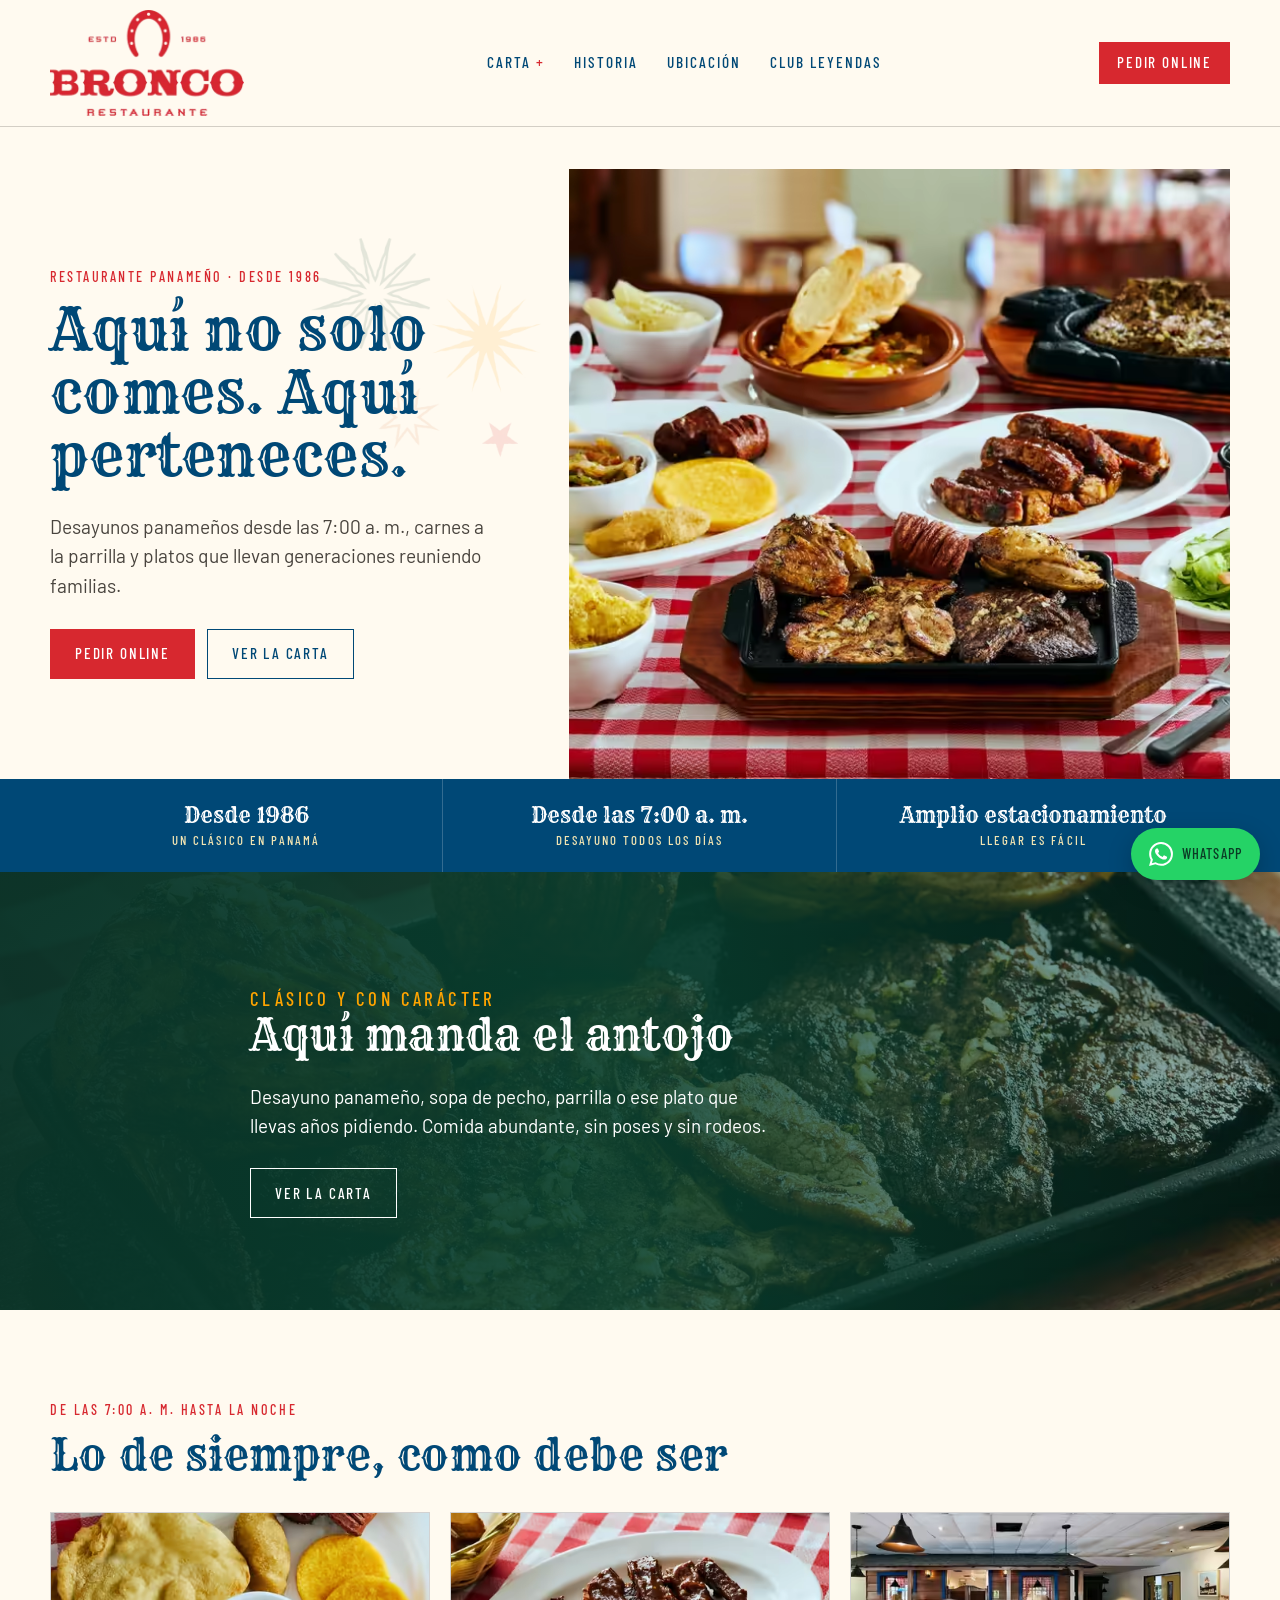
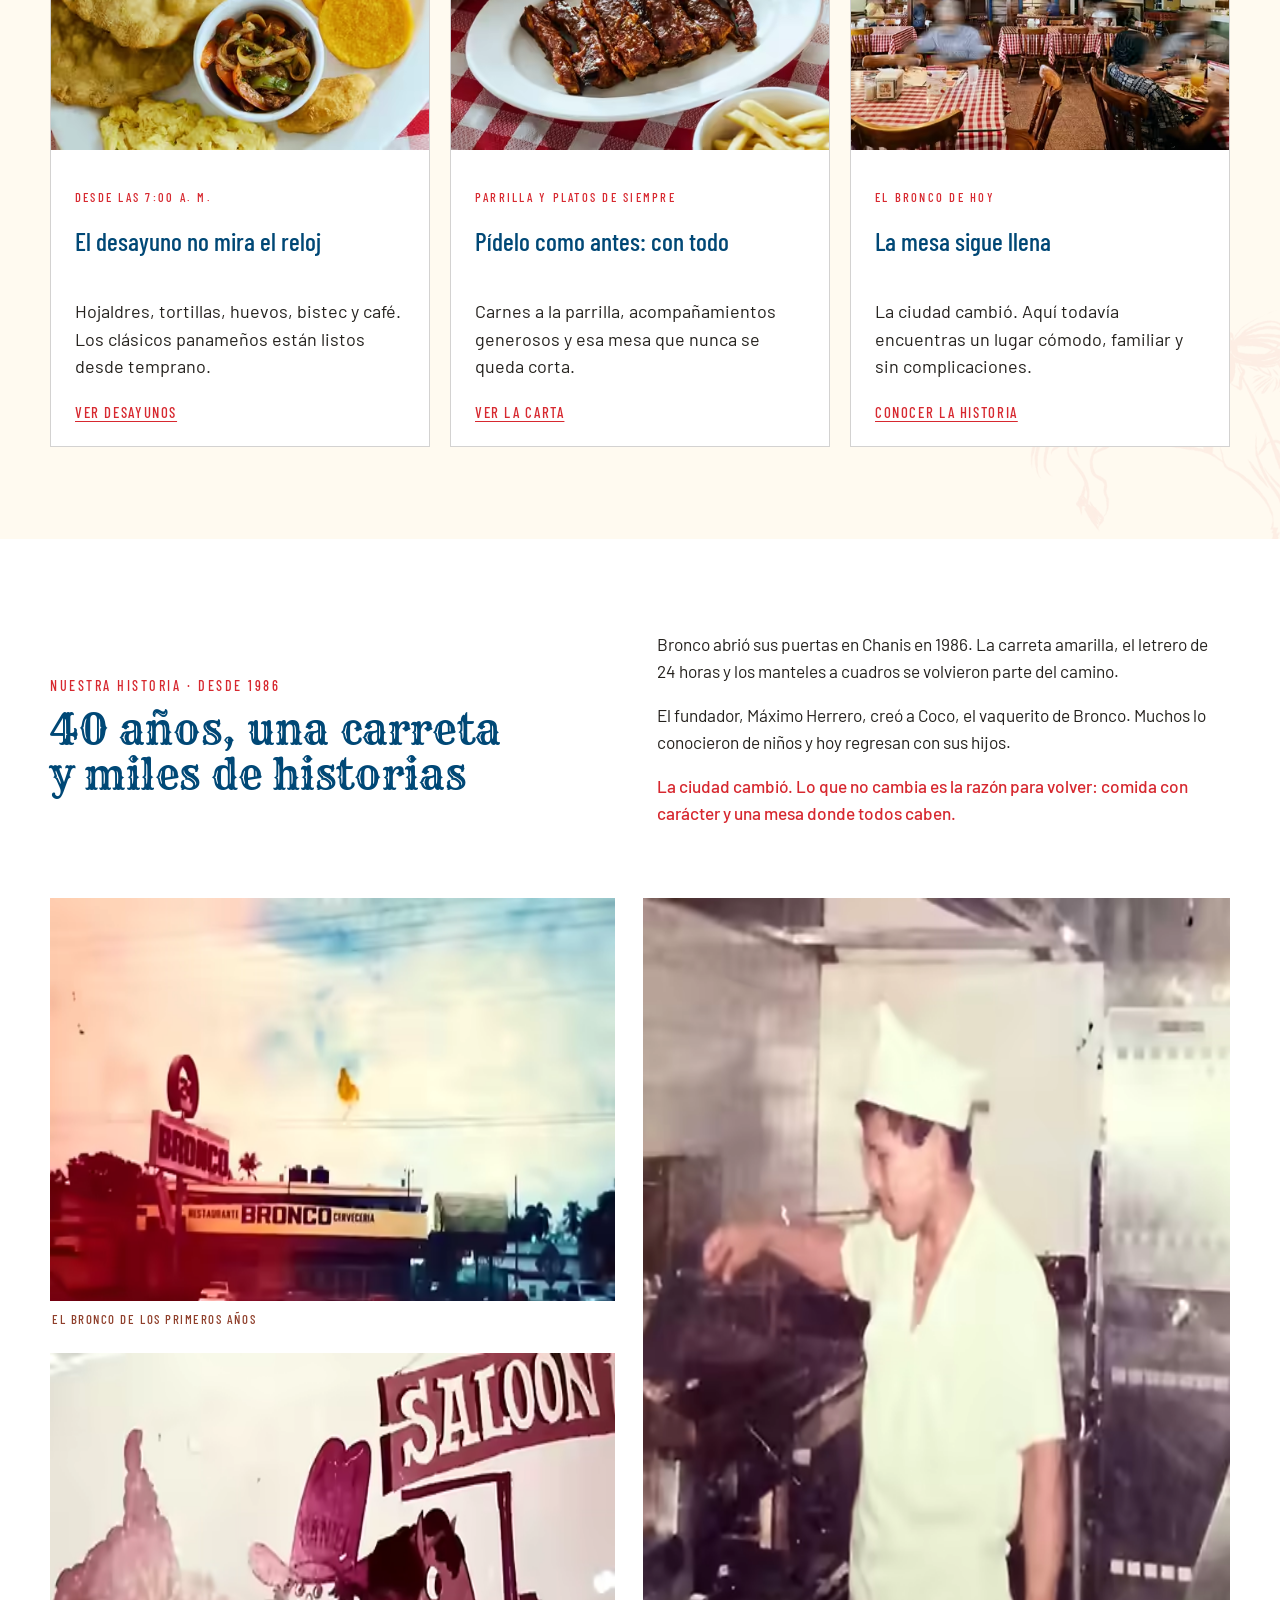
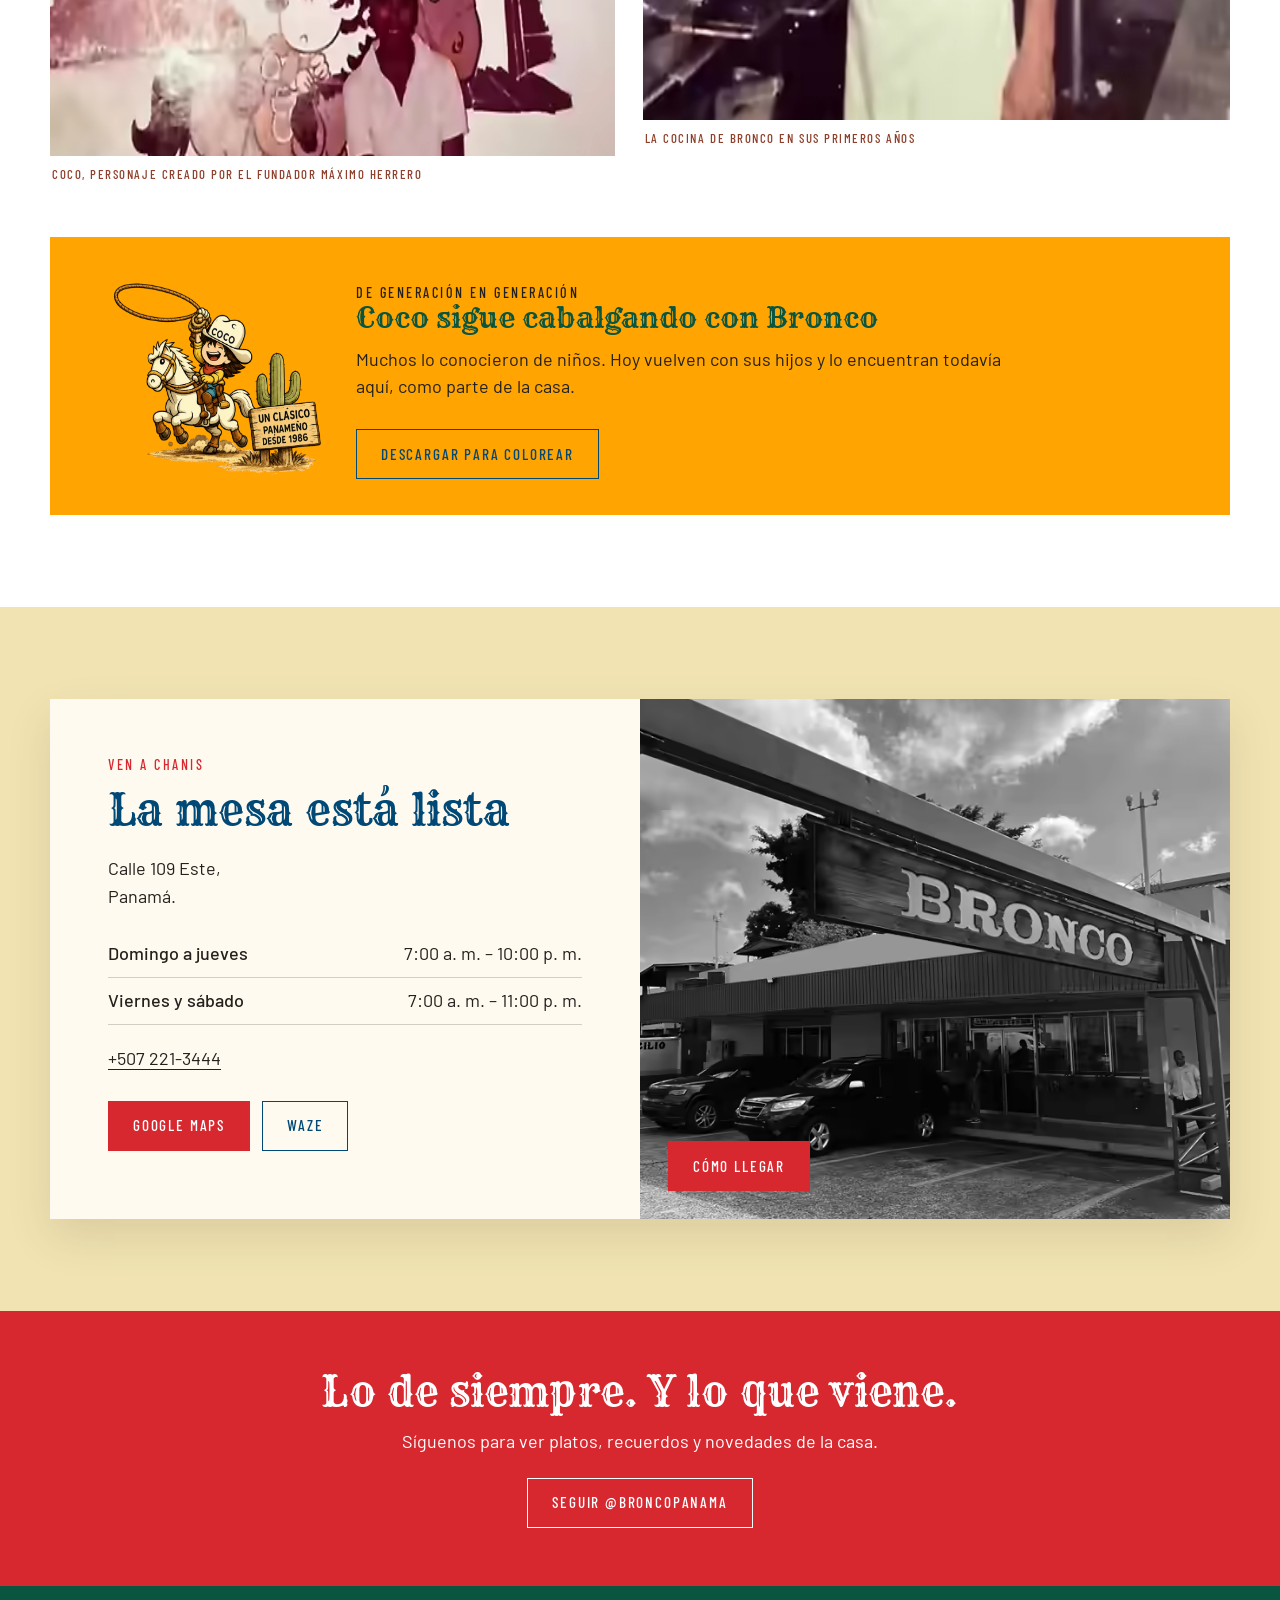
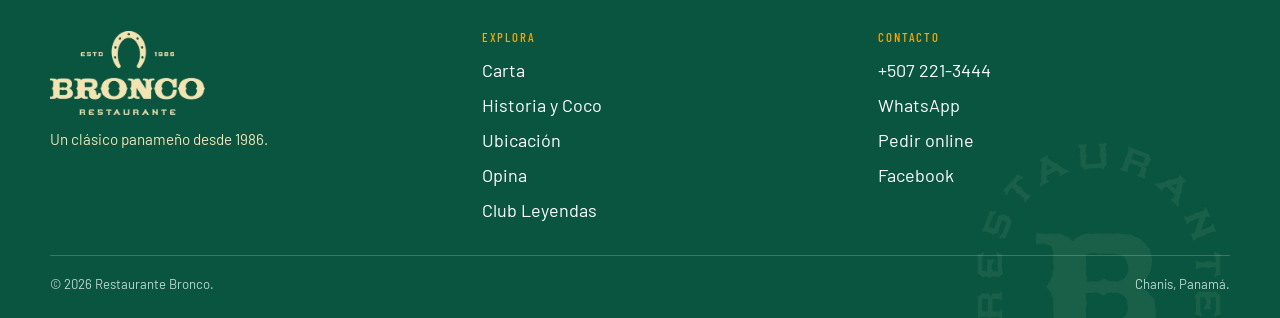
==== index.html @ 227a2999 "Update link text for Club to Club Leyendas" ====
<!doctype html>
<html lang="es">
<head>
  <meta charset="utf-8">
  <meta name="viewport" content="width=device-width,initial-scale=1">
  <title>Bronco | Restaurante panameño en Chanis desde 1986</title>
  <meta name="description" content="Desayunos panameños, carnes a la parrilla y platos de siempre en Chanis, Ciudad de Panamá. Bronco reúne generaciones desde 1986.">
  <link rel="canonical" href="https://restaurantebronco.com/">
  <meta name="theme-color" content="#d7282f">
  <meta property="og:type" content="website">
  <meta property="og:locale" content="es_PA">
  <meta property="og:title" content="Bronco | Aquí no solo comes, aquí perteneces">
  <meta property="og:description" content="Desayunos panameños, parrilla y platos de siempre en Chanis desde 1986.">
  <meta property="og:url" content="https://restaurantebronco.com/">
  <meta property="og:image" content="https://restaurantebronco.com/assets/images/og-bronco.jpg">
  <meta property="og:image:width" content="1200">
  <meta property="og:image:height" content="630">
  <meta property="og:image:alt" content="Mesa de Bronco con desayuno panameño, carnes y platos para compartir">
  <meta name="twitter:card" content="summary_large_image">
  <meta name="twitter:title" content="Bronco | Un clásico panameño desde 1986">
  <meta name="twitter:description" content="Desayunos desde temprano, carnes a la parrilla y platos de siempre en Chanis.">
  <meta name="twitter:image" content="https://restaurantebronco.com/assets/images/og-bronco.jpg">
  <meta name="twitter:image:alt" content="Mesa de Bronco con carnes, acompañamientos y platos para compartir">
  <link rel="icon" href="/favicon.ico" sizes="any">
  <link rel="icon" type="image/png" sizes="32x32" href="/assets/images/favicon.png">
  <link rel="apple-touch-icon" href="/assets/images/apple-touch-icon.png">
  <link rel="manifest" href="/site.webmanifest">
  <link rel="preload" href="/assets/fonts/barlow-400-latin.woff2" as="font" type="font/woff2" crossorigin>
  <link rel="preload" href="/assets/fonts/rye-400-latin.woff2" as="font" type="font/woff2" crossorigin><link rel="preload" href="/assets/fonts/barlow-500-latin.woff2" as="font" type="font/woff2" crossorigin><link rel="preload" href="/assets/fonts/barlow-condensed-500-latin.woff2" as="font" type="font/woff2" crossorigin>
  <link rel="stylesheet" href="/assets/style.css" media="print" onload="this.media='all'"><noscript><link rel="stylesheet" href="/assets/style.css"></noscript>
  <script type="application/ld+json">
  {
    "@context":"https://schema.org",
    "@graph":[
      {
        "@type":"Restaurant",
        "@id":"https://restaurantebronco.com/#restaurant",
        "name":"Restaurante Bronco",
        "alternateName":"Bronco",
        "url":"https://restaurantebronco.com/",
        "logo":"https://restaurantebronco.com/assets/images/logo-bronco-principal.png",
        "image":"https://restaurantebronco.com/assets/images/og-bronco.jpg",
        "description":"Restaurante panameño en Chanis con desayunos, carnes a la parrilla y platos de siempre desde 1986.",
        "servesCuisine":["Panameña","Parrillada","Desayunos"],
        "priceRange":"$$",
        "telephone":"+507 221-3444",
        "address":{
          "@type":"PostalAddress",
          "streetAddress":"Calle 109 Este",
          "addressLocality":"Panamá",
          "addressCountry":"PA"
        },
        "geo":{"@type":"GeoCoordinates","latitude":9.02522,"longitude":-79.48493},
        "hasMap":"https://www.google.com/maps/search/?api=1&query=Restaurante+Bronco+Steaks+Chanis+Panama",
        "hasMenu":"https://restaurantebronco.com/carta/",
        "openingHoursSpecification":[
          {"@type":"OpeningHoursSpecification","dayOfWeek":["Monday","Tuesday","Wednesday","Thursday"],"opens":"07:00","closes":"22:00"},
          {"@type":"OpeningHoursSpecification","dayOfWeek":["Friday","Saturday"],"opens":"07:00","closes":"23:00"},
          {"@type":"OpeningHoursSpecification","dayOfWeek":"Sunday","opens":"07:00","closes":"22:00"}
        ],
        "sameAs":["https://www.instagram.com/broncopanama/","https://www.facebook.com/broncopanama/","https://linktr.ee/broncopanama"]
      },
      {
        "@type":"WebSite",
        "@id":"https://restaurantebronco.com/#website",
        "url":"https://restaurantebronco.com/",
        "name":"Restaurante Bronco",
        "inLanguage":"es-PA",
        "publisher":{"@id":"https://restaurantebronco.com/#restaurant"}
      }
    ]
  }
  </script>
<script>window.dataLayer=window.dataLayer||[];function gtag(){dataLayer.push(arguments);}gtag('js',new Date());gtag('config','G-4363RZ4Z4T');window.addEventListener('load',function(){var s=document.createElement('script');s.async=true;s.src='https://www.googletagmanager.com/gtag/js?id=G-4363RZ4Z4T';document.head.appendChild(s);});</script></head>
<body>
  <a class="skip-link" href="#contenido">Saltar al contenido</a>
  <header class="site-header">
    <div class="shell header-inner">
      <a class="brand" href="/" aria-label="Bronco, inicio"><img src="/assets/images/logo-bronco-principal.webp" width="400" height="218" alt="Restaurante Bronco"></a>
      <button class="nav-toggle" type="button" aria-expanded="false" aria-controls="nav-principal" data-nav-toggle>Menú</button>
      <nav class="site-nav" id="nav-principal" aria-label="Navegación principal" data-site-nav>
        <details data-nav-dropdown>
          <summary>Carta</summary>
          <div class="nav-menu">
            <a href="/carta/#desayunos">Desayunos</a>
            <a href="/carta/#almuerzo-cena">Almuerzo y cena</a>
            <a href="/carta/#postres">Postres</a>
            <a href="/carta/#bebidas">Bebidas</a>
          </div>
        </details>
        <a href="/#historia">Historia</a>
        <a href="/ubicacion/">Ubicación</a>
        <a href="/club-leyendas/">Club Leyendas</a>
      </nav>
      <a class="button button-primary button-small header-cta" href="https://linktr.ee/broncopanama" target="_blank" rel="noopener">Pedir online</a>
    </div>
  </header>

  <main id="contenido">
    <section class="hero">
      <div class="shell hero-grid">
        <div class="hero-copy">
          <p class="eyebrow">Restaurante panameño · Desde 1986</p>
          <h1>Aquí no solo comes. Aquí perteneces.</h1>
          <p class="lede">Desayunos panameños desde las 7:00 a. m., carnes a la parrilla y platos que llevan generaciones reuniendo familias.</p>
          <div class="button-row">
            <a class="button button-primary" href="https://linktr.ee/broncopanama" target="_blank" rel="noopener">Pedir online</a>
            <a class="button" href="/carta/">Ver la carta</a>
          </div>
        </div>
        <div class="hero-media">
          <picture>
            <source type="image/avif" srcset="/assets/images/bronco-mesa-compartir-480.avif 480w, /assets/images/bronco-mesa-compartir-800.avif 800w, /assets/images/bronco-mesa-compartir-1600.avif 1600w" sizes="(max-width:820px) 100vw, 56vw">
            <source type="image/webp" srcset="/assets/images/bronco-mesa-compartir-480.webp 480w, /assets/images/bronco-mesa-compartir-800.webp 800w, /assets/images/bronco-mesa-compartir-1600.webp 1600w" sizes="(max-width:820px) 100vw, 56vw">
            <img src="/assets/images/bronco-mesa-compartir-800.webp" width="800" height="600" alt="Mesa de Bronco con desayuno panameño, carnes y platos para compartir" fetchpriority="high">
          </picture>
        </div>
      </div>
    </section>

    <section class="fact-strip" aria-label="Datos de Bronco">
      <div class="shell fact-grid">
        <div class="fact"><strong>Desde 1986</strong><span>Un clásico en Panamá</span></div>
        <div class="fact"><strong>Desde las 7:00 a. m.</strong><span>Desayuno todos los días</span></div>
        <div class="fact"><strong>Amplio estacionamiento</strong><span>Llegar es fácil</span></div>
      </div>
    </section>

    <section class="story-banner">
      <picture class="story-backdrop" aria-hidden="true">
        <source type="image/avif" srcset="/assets/images/bronco-parrilla-clasica-480.avif 480w, /assets/images/bronco-parrilla-clasica-800.avif 800w, /assets/images/bronco-parrilla-clasica-1600.avif 1600w" sizes="100vw">
        <source type="image/webp" srcset="/assets/images/bronco-parrilla-clasica-480.webp 480w, /assets/images/bronco-parrilla-clasica-800.webp 800w, /assets/images/bronco-parrilla-clasica-1600.webp 1600w" sizes="100vw">
        <img src="/assets/images/bronco-parrilla-clasica-1600.webp" width="1600" height="900" alt="">
      </picture>
      <div class="shell story-inner">
        <p class="eyebrow">Clásico y con carácter</p>
        <h2>Aquí manda el antojo</h2>
        <p>Desayuno panameño, sopa de pecho, parrilla o ese plato que llevas años pidiendo. Comida abundante, sin poses y sin rodeos.</p>
        <div class="button-row"><a class="button button-light" href="/carta/">Ver la carta</a></div>
      </div>
    </section>

    <section class="section features-branded">
      <div class="shell">
        <div class="section-heading">
          <p class="eyebrow">De las 7:00 a. m. hasta la noche</p>
          <h2>Lo de siempre, como debe ser</h2>
        </div>
        <div class="feature-grid">
          <article class="feature-card">
            <picture>
              <source type="image/avif" srcset="/assets/images/bronco-desayuno-panameno-480.avif 480w, /assets/images/bronco-desayuno-panameno-800.avif 800w" sizes="(max-width:820px) 100vw, 33vw">
              <source type="image/webp" srcset="/assets/images/bronco-desayuno-panameno-480.webp 480w, /assets/images/bronco-desayuno-panameno-800.webp 800w" sizes="(max-width:820px) 100vw, 33vw">
              <img src="/assets/images/bronco-desayuno-panameno-480.webp" width="480" height="300" loading="lazy" alt="Desayuno panameño con hojaldres, tortillas, huevos y bistec en Bronco">
            </picture>
            <div class="feature-body">
              <p class="eyebrow">Desde las 7:00 a. m.</p>
              <h3>El desayuno no mira el reloj</h3>
              <p>Hojaldres, tortillas, huevos, bistec y café. Los clásicos panameños están listos desde temprano.</p>
              <a class="text-link" href="/carta/#desayunos">Ver desayunos</a>
            </div>
          </article>
          <article class="feature-card">
            <picture>
              <source type="image/avif" srcset="/assets/images/bronco-costillas-parrilla-480.avif 480w, /assets/images/bronco-costillas-parrilla-800.avif 800w" sizes="(max-width:820px) 100vw, 33vw">
              <source type="image/webp" srcset="/assets/images/bronco-costillas-parrilla-480.webp 480w, /assets/images/bronco-costillas-parrilla-800.webp 800w" sizes="(max-width:820px) 100vw, 33vw">
              <img src="/assets/images/bronco-costillas-parrilla-480.webp" width="480" height="300" loading="lazy" alt="Costillas servidas con papas en Restaurante Bronco">
            </picture>
            <div class="feature-body">
              <p class="eyebrow">Parrilla y platos de siempre</p>
              <h3>Pídelo como antes: con todo</h3>
              <p>Carnes a la parrilla, acompañamientos generosos y esa mesa que nunca se queda corta.</p>
              <a class="text-link" href="/carta/#almuerzo-cena">Ver la carta</a>
            </div>
          </article>
          <article class="feature-card">
            <picture>
              <source type="image/avif" srcset="/assets/images/bronco-salon-familiar-480.avif 480w, /assets/images/bronco-salon-familiar-800.avif 800w" sizes="(max-width:820px) 100vw, 33vw">
              <source type="image/webp" srcset="/assets/images/bronco-salon-familiar-480.webp 480w, /assets/images/bronco-salon-familiar-800.webp 800w" sizes="(max-width:820px) 100vw, 33vw">
              <img src="/assets/images/bronco-salon-familiar-480.webp" width="480" height="300" loading="lazy" alt="Salón familiar de Restaurante Bronco">
            </picture>
            <div class="feature-body">
              <p class="eyebrow">El Bronco de hoy</p>
              <h3>La mesa sigue llena</h3>
              <p>La ciudad cambió. Aquí todavía encuentras un lugar cómodo, familiar y sin complicaciones.</p>
              <a class="text-link" href="/#historia">Conocer la historia</a>
            </div>
          </article>
        </div>
      </div>
    </section>

    <section class="section history-section" id="historia">
      <div class="shell">
        <div class="history-intro">
          <div>
            <p class="eyebrow">Nuestra historia · Desde 1986</p>
            <h2>40 años, una carreta y miles de historias</h2>
          </div>
          <div class="history-copy">
            <p>Bronco abrió sus puertas en Chanis en 1986. La carreta amarilla, el letrero de 24 horas y los manteles a cuadros se volvieron parte del camino.</p>
            <p>El fundador, Máximo Herrero, creó a Coco, el vaquerito de Bronco. Muchos lo conocieron de niños y hoy regresan con sus hijos.</p>
            <p class="history-closing">La ciudad cambió. Lo que no cambia es la razón para volver: comida con carácter y una mesa donde todos caben.</p>
          </div>
        </div>
        <div class="history-gallery">
          <figure>
            <picture>
              <source type="image/avif" srcset="/assets/images/bronco-fachada-historica-480.avif 480w, /assets/images/bronco-fachada-historica-800.avif 800w" sizes="(max-width:820px) 100vw, 33vw">
              <source type="image/webp" srcset="/assets/images/bronco-fachada-historica-480.webp 480w, /assets/images/bronco-fachada-historica-800.webp 800w" sizes="(max-width:820px) 100vw, 33vw">
              <img src="/assets/images/bronco-fachada-historica-800.webp" width="800" height="572" loading="lazy" alt="Fachada histórica y carreta del Restaurante Bronco">
            </picture>
            <figcaption>El Bronco de los primeros años</figcaption>
          </figure>
          <figure>
            <picture>
              <source type="image/avif" srcset="/assets/images/bronco-coco-historia-480.avif 480w, /assets/images/bronco-coco-historia-800.avif 800w" sizes="(max-width:820px) 100vw, 33vw">
              <source type="image/webp" srcset="/assets/images/bronco-coco-historia-480.webp 480w, /assets/images/bronco-coco-historia-800.webp 800w" sizes="(max-width:820px) 100vw, 33vw">
              <img src="/assets/images/bronco-coco-historia-800.webp" width="800" height="572" loading="lazy" alt="Fotografía histórica junto al mural de Coco en Restaurante Bronco">
            </picture>
            <figcaption>Coco, personaje creado por el fundador Máximo Herrero</figcaption>
          </figure>
          <figure>
            <picture>
              <source type="image/avif" srcset="/assets/images/bronco-cocina-historia-480.avif 480w, /assets/images/bronco-cocina-historia-800.avif 800w" sizes="(max-width:820px) 100vw, 33vw">
              <source type="image/webp" srcset="/assets/images/bronco-cocina-historia-480.webp 480w, /assets/images/bronco-cocina-historia-800.webp 800w" sizes="(max-width:820px) 100vw, 33vw">
              <img src="/assets/images/bronco-cocina-historia-800.webp" width="800" height="1120" loading="lazy" alt="Cocinero de Restaurante Bronco trabajando durante sus primeros años">
            </picture>
            <figcaption>La cocina de Bronco en sus primeros años</figcaption>
          </figure>
        </div>
        <div class="coco-story" id="coco">
          <img src="/assets/images/bronco-coco-800.webp" width="800" height="619" loading="lazy" alt="Coco, mascota de Restaurante Bronco">
          <div>
            <p class="eyebrow">De generación en generación</p>
            <h3>Coco sigue cabalgando con Bronco</h3>
            <p>Muchos lo conocieron de niños. Hoy vuelven con sus hijos y lo encuentran todavía aquí, como parte de la casa.</p>
            <div class="button-row"><a class="button" href="/assets/colorea-a-coco.pdf" download>Descargar para colorear</a></div>
          </div>
        </div>
      </div>
    </section>

    <section class="section location-home">
      <div class="shell location-grid">
        <div class="location-copy">
          <p class="eyebrow">Ven a Chanis</p>
          <h2>La mesa está lista</h2>
          <address class="address">Calle 109 Este,<br>Panamá.</address>
          <ul class="hours">
            <li><strong>Domingo a jueves</strong><span>7:00 a. m. – 10:00 p. m.</span></li>
            <li><strong>Viernes y sábado</strong><span>7:00 a. m. – 11:00 p. m.</span></li>
          </ul>
          <p><a href="tel:+5072213444">+507 221-3444</a></p>
          <div class="button-row">
            <a class="button button-primary" href="https://www.google.com/maps/search/?api=1&query=Restaurante+Bronco+Steaks+Chanis+Panama" target="_blank" rel="noopener">Google Maps</a>
            <a class="button" href="https://www.waze.com/ul?q=Restaurante%20Bronco%20Steaks%20Chanis%20Panama&navigate=yes" target="_blank" rel="noopener">Waze</a>
          </div>
        </div>
        <div class="location-media">
          <picture>
            <source type="image/avif" srcset="/assets/images/bronco-fachada-480.avif 480w, /assets/images/bronco-fachada-800.avif 800w, /assets/images/bronco-fachada-1600.avif 1600w" sizes="(max-width:820px) 100vw, 50vw">
            <source type="image/webp" srcset="/assets/images/bronco-fachada-480.webp 480w, /assets/images/bronco-fachada-800.webp 800w, /assets/images/bronco-fachada-1600.webp 1600w" sizes="(max-width:820px) 100vw, 50vw">
            <img src="/assets/images/bronco-fachada-800.webp" width="800" height="600" loading="lazy" alt="Entrada y letrero de Restaurante Bronco en Chanis">
          </picture>
          <div class="location-overlay"><a class="button button-primary" href="/ubicacion/">Cómo llegar</a></div>
        </div>
      </div>
    </section>

    <section class="social-cta">
      <div class="shell social-inner">
        <h2>Lo de siempre. Y lo que viene.</h2>
        <p>Síguenos para ver platos, recuerdos y novedades de la casa.</p>
        <a class="button button-light" href="https://www.instagram.com/broncopanama/" target="_blank" rel="noopener">Seguir @broncopanama</a>
      </div>
    </section>
  </main>

  <footer class="site-footer">
    <div class="shell">
      <div class="footer-grid">
        <div><img class="footer-logo" src="/assets/images/logo-bronco-simplificado-crema.png" width="760" height="415" alt="Bronco Restaurante"><p class="footer-tagline">Un clásico panameño desde 1986.</p></div>
        <div><span class="footer-title">Explora</span><div class="footer-links"><a href="/carta/">Carta</a><a href="/#historia">Historia y Coco</a><a href="/ubicacion/">Ubicación</a><a href="/opina/">Opina</a><a href="/club-leyendas/">Club Leyendas</a></div></div>
        <div><span class="footer-title">Contacto</span><div class="footer-links"><a href="tel:+5072213444">+507 221-3444</a><a href="https://wa.me/50763975964?text=Hola%20Bronco%2C%20quisiera%20informaci%C3%B3n." target="_blank" rel="noopener">WhatsApp</a><a href="https://linktr.ee/broncopanama" target="_blank" rel="noopener">Pedir online</a><a href="https://www.facebook.com/broncopanama/" target="_blank" rel="noopener">Facebook</a></div></div>
      </div>
      <div class="footer-bottom"><span>© 2026 Restaurante Bronco.</span><span>Chanis, Panamá.</span></div>
    </div>
  </footer>
  <a class="whatsapp" href="https://wa.me/50763975964?text=Hola%20Bronco%2C%20quisiera%20informaci%C3%B3n." target="_blank" rel="noopener" aria-label="Escribir a Bronco por WhatsApp"><svg viewBox="0 0 24 24" aria-hidden="true"><path fill="currentColor" d="M17.472 14.382c-.297-.149-1.758-.867-2.03-.967-.273-.099-.471-.148-.67.15-.197.297-.767.966-.94 1.164-.173.199-.347.223-.644.075-.297-.15-1.255-.463-2.39-1.475-.883-.788-1.48-1.761-1.653-2.059-.173-.297-.018-.458.13-.606.134-.133.298-.347.446-.52.149-.174.198-.298.298-.497.099-.198.05-.371-.025-.52-.075-.149-.669-1.612-.916-2.207-.242-.579-.487-.5-.669-.51-.173-.009-.371-.011-.57-.011-.198 0-.52.074-.792.372-.272.297-1.04 1.016-1.04 2.479s1.065 2.875 1.213 3.074c.149.198 2.095 3.2 5.076 4.487.709.306 1.262.489 1.693.625.712.226 1.36.194 1.872.118.571-.085 1.758-.719 2.006-1.413.248-.694.248-1.289.173-1.413-.074-.124-.272-.198-.57-.347m-5.421 7.403h-.004a9.87 9.87 0 0 1-5.031-1.378l-.361-.214-3.741.982.998-3.648-.235-.374a9.86 9.86 0 0 1-1.51-5.26C2.168 6.443 6.603 2.01 12.055 2.01a9.82 9.82 0 0 1 7.02 2.91 9.82 9.82 0 0 1 2.898 7.025c-.002 5.45-4.437 9.884-9.888 9.884m8.413-18.297A11.82 11.82 0 0 0 12.05 0C5.495 0 .16 5.335.157 11.892c0 2.096.547 4.142 1.588 5.945L.057 24l6.305-1.654a11.9 11.9 0 0 0 5.683 1.448h.005c6.554 0 11.89-5.335 11.893-11.893a11.82 11.82 0 0 0-3.48-8.413Z"/></svg><span>WhatsApp</span></a>
  <script src="/assets/site.js" defer></script>
</body>
</html>
---- assets/style.css ----
@font-face{font-family:Barlow;src:url('/assets/fonts/barlow-400-latin-ext.woff2') format('woff2');font-style:normal;font-weight:400;font-display:swap;unicode-range:U+0100-02BA,U+02BD-02C5,U+02C7-02CC,U+02CE-02D7,U+02DD-02FF,U+0304,U+0308,U+0329,U+1D00-1DBF,U+1E00-1E9F,U+1EF2-1EFF,U+2020,U+20A0-20AB,U+20AD-20C0,U+2113,U+2C60-2C7F,U+A720-A7FF}
@font-face{font-family:Barlow;src:url('/assets/fonts/barlow-400-latin.woff2') format('woff2');font-style:normal;font-weight:400;font-display:swap}
@font-face{font-family:Barlow;src:url('/assets/fonts/barlow-500-latin.woff2') format('woff2');font-style:normal;font-weight:500;font-display:swap}
@font-face{font-family:'Barlow Condensed';src:url('/assets/fonts/barlow-condensed-500-latin-ext.woff2') format('woff2');font-style:normal;font-weight:500;font-display:swap;unicode-range:U+0100-02BA,U+02BD-02C5,U+02C7-02CC,U+02CE-02D7,U+02DD-02FF,U+0304,U+0308,U+0329,U+1D00-1DBF,U+1E00-1E9F,U+1EF2-1EFF,U+2020,U+20A0-20AB,U+20AD-20C0,U+2113,U+2C60-2C7F,U+A720-A7FF}
@font-face{font-family:'Barlow Condensed';src:url('/assets/fonts/barlow-condensed-500-latin.woff2') format('woff2');font-style:normal;font-weight:500;font-display:swap}
@font-face{font-family:Rye;src:url('/assets/fonts/rye-400-latin.woff2') format('woff2');font-style:normal;font-weight:400;font-display:swap}
:root{--red:#d7282f;--brown:#8f3f2b;--orange:#df854f;--mustard:#ffa400;--cream:#f1e4b2;--paper:#fffaf0;--navy:#004876;--teal:#00afaa;--green:#095540;--tan:#c8a977;--ink:#24211d;--line:rgba(36,33,29,.2);--header-h:116px;--shadow:0 18px 42px rgba(64,34,22,.12)}
*{box-sizing:border-box}html{scroll-behavior:smooth;background:var(--paper)}body{margin:0;color:var(--ink);background:var(--paper);font:400 18px/1.55 Barlow,Arial,sans-serif;text-rendering:optimizeLegibility}img{display:block;max-width:100%}a{color:inherit;text-decoration-thickness:1px;text-underline-offset:.22em}button,summary{font:inherit}[id]{scroll-margin-top:calc(var(--header-h) + 24px)}
.skip-link{position:fixed;left:16px;top:-80px;z-index:1000;padding:10px 14px;background:#fff;color:#000}.skip-link:focus{top:16px}.shell{width:min(1180px,calc(100% - 40px));margin-inline:auto}.section{padding:92px 0}.section-compact{padding:64px 0}
.eyebrow{margin:0 0 12px;color:var(--red);font:500 .88rem/1.2 'Barlow Condensed',sans-serif;letter-spacing:.18em;text-transform:uppercase}h1,h2{font-family:Rye,Georgia,serif;font-weight:400;line-height:1.1;margin:0;color:var(--navy)}h3{font:500 clamp(1.45rem,2vw,1.85rem)/1.08 'Barlow Condensed',Arial,sans-serif;margin:0;color:var(--navy)}h1{font-size:clamp(2.45rem,4.5vw,4.25rem);letter-spacing:.005em}h2{font-size:clamp(2rem,3.35vw,3.1rem);letter-spacing:.005em}p{margin:0 0 1em}.lede{font-size:clamp(1.06rem,1.5vw,1.25rem);max-width:680px;color:#49443e}
.button{display:inline-flex;min-height:50px;align-items:center;justify-content:center;padding:12px 24px;border:1px solid currentColor;background:transparent;color:var(--navy);font:500 .95rem/1 'Barlow Condensed',sans-serif;letter-spacing:.12em;text-decoration:none;text-transform:uppercase;transition:background .2s,color .2s,transform .2s}.button:hover{transform:translateY(-1px)}.button-primary{border-color:var(--red);background:var(--red);color:#fff}.button-primary:hover{background:#b71e25}.button-light{color:#fff}.button-small{min-height:42px;padding:10px 17px}.button-row{display:flex;flex-wrap:wrap;gap:12px;margin-top:28px}.text-link{color:var(--red);font:500 .92rem/1.3 'Barlow Condensed',sans-serif;letter-spacing:.11em;text-transform:uppercase}
.site-header{position:sticky;top:0;z-index:100;background:rgba(255,250,240,.97);border-bottom:1px solid var(--line);backdrop-filter:blur(10px)}.header-inner{min-height:var(--header-h);display:grid;grid-template-columns:220px 1fr auto;gap:28px;align-items:center}.brand{display:inline-flex;align-items:center;padding:10px 0}.brand img{width:194px;height:auto}.nav-toggle{display:none;border:1px solid var(--navy);background:transparent;color:var(--navy);padding:9px 12px;font:500 .92rem/1 'Barlow Condensed',sans-serif;letter-spacing:.12em;text-transform:uppercase}
.site-nav{display:flex;justify-content:center;align-items:center;gap:29px}.site-nav>a,.site-nav summary{color:var(--navy);font:500 .96rem/1 'Barlow Condensed',sans-serif;letter-spacing:.13em;text-decoration:none;text-transform:uppercase;cursor:pointer;list-style:none}.site-nav summary::-webkit-details-marker{display:none}.site-nav details{position:relative}.site-nav summary::after{content:' +';color:var(--red)}.nav-menu{position:absolute;top:calc(100% + 18px);left:50%;min-width:210px;padding:9px;background:var(--paper);border:1px solid var(--line);box-shadow:var(--shadow);transform:translateX(-50%)}.nav-menu a{display:block;padding:10px 12px;color:var(--navy);font:500 .9rem/1.2 'Barlow Condensed',sans-serif;letter-spacing:.1em;text-decoration:none;text-transform:uppercase}.nav-menu a:hover{background:var(--cream)}
.hero{padding:42px 0 0}.hero-grid{display:grid;grid-template-columns:minmax(0,.88fr) minmax(480px,1.12fr);align-items:center;min-height:610px}.hero-copy{position:relative;isolation:isolate;padding:54px 72px 54px 0}.hero-copy::after{content:'';position:absolute;z-index:0;width:230px;aspect-ratio:1;right:28px;top:18px;background:url('/assets/images/elemento-estrellas.webp') center/contain no-repeat;opacity:.12;pointer-events:none}.hero-copy>*{position:relative;z-index:1}.hero-copy .lede{margin-top:24px}.hero-media{height:100%;min-height:610px;background:var(--cream)}.hero-media picture,.hero-media img{width:100%;height:100%}.hero-media img{object-fit:cover}
.fact-strip{background:var(--navy);color:#fff}.fact-grid{display:grid;grid-template-columns:repeat(3,1fr)}.fact{padding:24px 28px;text-align:center;border-right:1px solid rgba(255,255,255,.2)}.fact:last-child{border-right:0}.fact strong{display:block;font:400 1.3rem/1.2 Rye,Georgia,serif}.fact span{display:block;margin-top:5px;color:var(--cream);font:500 .8rem/1.2 'Barlow Condensed',sans-serif;letter-spacing:.16em;text-transform:uppercase}
.story-banner{position:relative;isolation:isolate;overflow:hidden;background:var(--green);color:#fff}.story-backdrop{position:absolute;inset:0;z-index:-2}.story-backdrop img{width:100%;height:100%;object-fit:cover}.story-banner::before{content:'';position:absolute;inset:0;background:linear-gradient(90deg,rgba(9,52,40,.97) 0%,rgba(9,65,48,.9) 48%,rgba(9,65,48,.34) 100%);z-index:-1}.story-inner{position:relative;max-width:780px;padding:92px 0}.story-banner h2{color:#fff}.story-banner .eyebrow{color:var(--mustard)}.story-banner p{font-size:1.18rem;margin:24px 0 0;max-width:650px;text-wrap:balance}
.features-branded{position:relative;overflow:hidden}.features-branded::after{content:'';position:absolute;right:-90px;bottom:-45px;width:390px;aspect-ratio:1;background:url('/assets/images/elemento-jinete.webp') center/contain no-repeat;opacity:.055;pointer-events:none}.features-branded .shell{position:relative;z-index:1}.section-heading{margin-bottom:34px}.section-heading h2{max-width:830px}.feature-grid{display:grid;grid-template-columns:repeat(3,1fr);gap:20px}.feature-card{display:flex;flex-direction:column;background:#fff;border:1px solid var(--line);min-width:0}.feature-card picture,.feature-card>img{aspect-ratio:8/5;overflow:hidden}.feature-card img{width:100%;height:100%;object-fit:cover}.feature-body{display:flex;flex:1;flex-direction:column;padding:24px}.feature-body .eyebrow{font-size:.78rem}.feature-body h3{min-height:2.15em}.feature-body p{margin:16px 0 22px}.feature-body .text-link{margin-top:auto;align-self:flex-start}
.history-section{background:#fff}.history-intro{display:grid;grid-template-columns:minmax(0,1fr) minmax(0,1.08fr);gap:clamp(42px,6vw,82px);align-items:center}.history-intro h2{max-width:540px;font-size:clamp(2.05rem,3.2vw,3.05rem);text-wrap:balance}.history-copy{max-width:620px}.history-copy p{font-size:1.08rem}.history-closing{color:var(--red);font-weight:500}.history-gallery{display:grid;grid-template-columns:minmax(0,1fr) minmax(0,1.04fr);gap:24px 28px;margin-top:54px;align-items:start}.history-gallery figure{margin:0;min-width:0}.history-gallery figure:nth-child(1){grid-column:1;grid-row:1}.history-gallery figure:nth-child(2){grid-column:1;grid-row:2}.history-gallery figure:nth-child(3){grid-column:2;grid-row:1/span 2}.history-gallery picture{display:grid;place-items:center;width:100%;overflow:hidden;background:#f3ead6}.history-gallery figure:nth-child(-n+2) picture{aspect-ratio:7/5}.history-gallery figure:nth-child(3) picture{aspect-ratio:5/7}.history-galhlery img{width:100%;height:100%;object-fit:contain;filter:saturate(.82) contrast(1.04)}.history-gallery figcaption{padding:10px 2px 0;color:var(--brown);font:500 .8rem/1.35 'Barlow Condensed',sans-serif;letter-spacing:.12em;text-transform:uppercase}.coco-story{display:grid;grid-template-columns:230px 1fr;gap:34px;align-items:center;margin-top:54px;padding:34px 42px;background:var(--mustard);overflow:hidden}.coco-story img{max-height:210px;width:auto;margin-inline:auto}.coco-story h3{color:var(--green);font-family:Rye,Georgia,serif;font-size:clamp(1.5rem,2.3vw,2rem)}.coco-story p{max-width:680px;margin:12px 0 0}.coco-story .eyebrow{color:var(--ink)}
.location-home{background:var(--cream)}.location-grid{display:grid;grid-template-columns:1fr 1fr;background:var(--paper);box-shadow:var(--shadow)}.location-copy{padding:58px}.location-copy h2{margin-bottom:22px}.address{font-style:normal;margin-bottom:18px}.hours{padding:0;margin:20px 0;list-style:none}.hours li{display:flex;justify-content:space-between;gap:20px;padding:9px 0;border-bottom:1px solid var(--line)}.hours strong{font-weight:500}.location-media{position:relative;min-height:520px}.location-media picture,.location-media img{width:100%;height:100%}.location-media img{object-fit:cover;filter:grayscale(1)}.location-overlay{position:absolute;inset:auto 28px 28px;display:flex;flex-wrap:wrap;gap:10px}
.social-cta{text-align:center;background:var(--red);color:#fff;padding:58px 20px}.social-inner{display:grid;justify-items:center}.social-cta h2{max-width:760px;color:#fff;font-size:clamp(1.8rem,3.2vw,3rem);text-wrap:balance}.social-cta p{max-width:620px;margin:14px auto 22px}.social-cta .button{width:auto;max-width:100%;text-align:center;white-space:normal}
.site-footer{position:relative;isolation:isolate;overflow:hidden;padding:44px 0 24px;background:var(--green);color:#fff}.site-footer::after{content:'';position:absolute;z-index:-1;right:4vw;bottom:-85px;width:260px;aspect-ratio:1;background:url('/assets/images/sello-bronco-b-crema.png') center/contain no-repeat;opacity:.075}.footer-grid{display:grid;grid-template-columns:1.1fr 1fr 1fr;gap:45px;align-items:start}.footer-logo{width:155px;max-height:86px;object-fit:contain;object-position:left center}.footer-tagline{margin:12px 0 0;color:var(--cream);font-size:.95rem}.footer-title{display:block;margin-bottom:12px;color:var(--mustard);font:500 .8rem/1.2 'Barlow Condensed',sans-serif;letter-spacing:.14em;text-transform:uppercase}.footer-links{display:grid;gap:7px}.footer-links a{color:#fff;text-decoration:none}.footer-bottom{display:flex;justify-content:space-between;gap:20px;margin-top:30px;padding-top:18px;border-top:1px solid rgba(255,255,255,.2);font-size:.82rem;color:rgba(255,255,255,.75)}.whatsapp{position:fixed;right:20px;bottom:20px;z-index:90;display:inline-flex;align-items:center;gap:9px;min-height:52px;padding:0 18px;border-radius:30px;background:#25d366;color:#0b3b25;box-shadow:0 8px 24px rgba(0,0,0,.22);font:500 .9rem/1 'Barlow Condensed',sans-serif;letter-spacing:.08em;text-decoration:none;text-transform:uppercase}.whatsapp svg{width:24px;height:24px;color:#fff}.whatsapp:hover{background:#20bd5a}
.page-hero{padding:70px 0 52px;background:var(--cream);border-bottom:1px solid var(--line)}.page-hero .lede{margin-top:18px}.breadcrumbs{margin:0 0 18px;font:500 .8rem/1.2 'Barlow Condensed',sans-serif;letter-spacing:.1em;text-transform:uppercase}.breadcrumbs a{color:var(--red)}.template-note{padding:16px 20px;background:#fff;border-left:5px solid var(--mustard);font-size:.95rem;margin-top:28px;max-width:790px}
.menu-tabs-wrap{position:sticky;top:var(--header-h);z-index:70;background:var(--paper);border-bottom:1px solid var(--line)}.menu-tabs{display:flex;gap:4px;overflow-x:auto;padding:12px 0;scrollbar-width:thin}.menu-tabs a{flex:none;padding:10px 17px;background:var(--cream);color:var(--navy);font:500 .82rem/1 'Barlow Condensed',sans-serif;letter-spacing:.1em;text-decoration:none;text-transform:uppercase}.menu-tabs a:hover{background:var(--navy);color:#fff}.menu-page{padding:50px 0 90px}.menu-section{padding:44px 0;scroll-margin-top:calc(var(--header-h) + 68px);border-bottom:1px solid var(--line)}.menu-section:first-child{padding-top:12px}.menu-heading{display:grid;grid-template-columns:.5fr 1.5fr;gap:40px;margin-bottom:26px}.menu-heading p{max-width:600px}.menu-list{display:grid;grid-template-columns:1fr 1fr;gap:0 55px}.menu-item{display:grid;grid-template-columns:1fr auto;gap:6px 18px;padding:18px 0;border-top:1px solid var(--line)}.menu-item h3{font-family:Barlow,sans-serif;font-size:1.18rem;font-weight:500;color:var(--ink)}.menu-item p{grid-column:1/-1;margin:0;color:#615b54;font-size:.95rem}.menu-price{font-weight:500;color:var(--red)}.menu-subhead{grid-column:1/-1;margin:28px 0 2px;padding-top:16px;border-top:2px solid var(--red);font:500 1rem/1 'Barlow Condensed',sans-serif;letter-spacing:.09em;text-transform:uppercase;color:var(--red)}.menu-list>.menu-subhead:first-child{margin-top:0;padding-top:0;border-top:0}.menu-cta{margin-top:50px;padding:34px;background:var(--navy);color:#fff;text-align:center}.menu-cta h2{font-family:Rye,Georgia,serif;font-weight:400;color:#fff;font-size:2rem}.menu-cta p{margin:12px auto 20px}
.location-page-grid{display:grid;grid-template-columns:.9fr 1.1fr;gap:58px;align-items:start}.location-page-media{position:sticky;top:calc(var(--header-h) + 30px)}.location-page-media picture,.location-page-media img{width:100%;aspect-ratio:4/3}.location-page-media img{object-fit:cover;filter:grayscale(1)}.location-cards{display:grid;gap:14px;margin-top:28px}.location-card{padding:20px;border:1px solid var(--line);background:#fff}.location-card h3{font-family:Barlow,sans-serif;font-weight:500;font-size:1.15rem}.location-card p{margin:7px 0 0}
.review-main{display:grid;place-items:center;min-height:calc(100vh - var(--header-h) - 250px);padding:90px 20px;text-align:center}.review-inner{max-width:720px}.review-inner h1{font-size:clamp(2.5rem,5vw,4.8rem)}.review-inner .lede{margin:22px auto}.review-options{display:flex;justify-content:center;flex-wrap:wrap;gap:12px;margin-top:28px}.not-found{display:grid;place-items:center;min-height:calc(100vh - var(--header-h));padding:80px 20px;text-align:center;background:var(--cream)}.not-found img{width:110px;margin:0 auto 20px}.not-found p{max-width:540px;margin:20px auto}
@media(max-width:1040px){.header-inner{grid-template-columns:185px 1fr auto;gap:16px}.brand img{width:170px}.site-nav{gap:18px}.hero-grid{grid-template-columns:1fr 1fr}.hero-copy{padding-right:36px}.history-intro{gap:42px}.location-copy{padding:40px}}
@media(max-width:820px){:root{--header-h:86px}.shell{width:min(100% - 28px,680px)}.section{padding:64px 0}.header-inner{min-height:var(--header-h);grid-template-columns:1fr auto}.brand{padding:7px 0}.brand img{width:145px}.nav-toggle{display:block}.header-cta{display:none}.site-nav{display:none;position:absolute;left:0;right:0;top:100%;align-items:stretch;flex-direction:column;gap:0;padding:16px 20px 22px;background:var(--paper);border-bottom:1px solid var(--line);box-shadow:var(--shadow)}.site-nav.is-open{display:flex}.site-nav>a,.site-nav summary{display:block;padding:12px 4px}.nav-menu{position:static;transform:none;box-shadow:none;margin:0 0 6px;padding:0 0 0 15px;border:0;background:transparent}.nav-menu a{padding:9px}.hero{padding-top:0}.hero-grid{grid-template-columns:1fr}.hero-copy{padding:48px 0 38px}.hero-copy::after{width:160px;right:-15px;top:18px;opacity:.09}.hero-media{min-height:0;aspect-ratio:4/3}.fact-grid{grid-template-columns:1fr}.fact{border-right:0;border-bottom:1px solid rgba(255,255,255,.2);padding:17px}.fact:last-child{border-bottom:0}.story-banner::before{background:linear-gradient(90deg,rgba(9,52,40,.95),rgba(9,65,48,.68))}.feature-grid{grid-template-columns:1fr}.feature-body h3{min-height:0}.history-intro,.location-page-grid{grid-template-columns:1fr}.history-intro h2{max-width:620px}.history-copy{max-width:620px}.history-gallery{grid-template-columns:1fr;gap:30px;margin-top:42px}.history-gallery figure:nth-child(n){grid-column:auto;grid-row:auto}.history-gallery figure:nth-child(3){width:min(100%,430px);margin-inline:auto}.coco-story{grid-template-columns:170px 1fr;padding:28px}.location-grid{grid-template-columns:1fr}.location-media{min-height:410px}.location-copy{padding:34px 24px}.menu-heading{grid-template-columns:1fr;gap:12px}.menu-list{grid-template-columns:1fr}.location-page-media{position:static}.footer-grid{grid-template-columns:1fr 1fr}.footer-grid>div:first-child{grid-column:1/-1}.whatsapp{right:12px;bottom:12px}.page-hero{padding:54px 0 40px}}
@media(max-width:520px){body{font-size:17px}.shell{width:calc(100% - 24px)}h1{font-size:2.38rem}h2{font-size:1.92rem}.button{width:100%}.button-row{display:grid}.history-intro{gap:24px}.history-intro h2{font-size:2rem}.history-gallery figure:nth-child(3){width:min(100%,360px)}.history-gallery figcaption{font-size:.75rem}.coco-story{grid-template-columns:1fr;text-align:center;padding:28px 22px}.coco-story img{max-height:180px}.coco-story .button-row{justify-items:center}.hours li{display:grid;gap:0}.location-overlay{inset:auto 14px 14px}.location-overlay .button{width:auto}.social-cta{padding:48px 12px}.social-cta .shell{width:100%}.social-cta .button{width:auto;min-width:min(100%,250px);padding-inline:18px}.footer-grid{grid-template-columns:1fr;gap:28px}.footer-grid>div:first-child{grid-column:auto}.footer-bottom{display:grid}.menu-tabs{margin-inline:-12px;padding-inline:12px}.review-options{display:grid}.review-options .button{width:100%}.whatsapp{width:52px;padding:0;justify-content:center}.whatsapp span{position:absolute;width:1px;height:1px;overflow:hidden;clip:rect(0 0 0 0);white-space:nowrap}}
@media(prefers-reduced-motion:reduce){html{scroll-behavior:auto}*,*::before,*::after{animation-duration:.01ms!important;transition-duration:.01ms!important}}.map-shell{background:var(--navy);min-height:380px;overflow:hidden;position:relative}.map-poster{inset:0;position:absolute}.map-poster,.map-poster img{height:100%;width:100%}.map-poster img{object-fit:cover}.map-shell::after{background:linear-gradient(90deg,rgba(8,42,74,.88),rgba(8,42,74,.38));content:'';inset:0;pointer-events:none;position:absolute}.map-poster-overlay{align-items:flex-start;display:flex;flex-direction:column;inset:0;justify-content:center;padding:clamp(1.5rem,5vw,3.25rem);position:absolute;z-index:1}.map-poster-overlay .eyebrow,.map-poster-overlay p{color:#fff}.map-poster-overlay h3{color:#fff;font-size:clamp(2rem,4vw,3rem);max-width:420px}.map-poster-overlay .button{margin-top:.35rem}.map-shell>.map{inset:0;position:absolute;z-index:2}
---- assets/style.css ----
@font-face{font-family:Barlow;src:url('/assets/fonts/barlow-400-latin-ext.woff2') format('woff2');font-style:normal;font-weight:400;font-display:swap;unicode-range:U+0100-02BA,U+02BD-02C5,U+02C7-02CC,U+02CE-02D7,U+02DD-02FF,U+0304,U+0308,U+0329,U+1D00-1DBF,U+1E00-1E9F,U+1EF2-1EFF,U+2020,U+20A0-20AB,U+20AD-20C0,U+2113,U+2C60-2C7F,U+A720-A7FF}
@font-face{font-family:Barlow;src:url('/assets/fonts/barlow-400-latin.woff2') format('woff2');font-style:normal;font-weight:400;font-display:swap}
@font-face{font-family:Barlow;src:url('/assets/fonts/barlow-500-latin.woff2') format('woff2');font-style:normal;font-weight:500;font-display:swap}
@font-face{font-family:'Barlow Condensed';src:url('/assets/fonts/barlow-condensed-500-latin-ext.woff2') format('woff2');font-style:normal;font-weight:500;font-display:swap;unicode-range:U+0100-02BA,U+02BD-02C5,U+02C7-02CC,U+02CE-02D7,U+02DD-02FF,U+0304,U+0308,U+0329,U+1D00-1DBF,U+1E00-1E9F,U+1EF2-1EFF,U+2020,U+20A0-20AB,U+20AD-20C0,U+2113,U+2C60-2C7F,U+A720-A7FF}
@font-face{font-family:'Barlow Condensed';src:url('/assets/fonts/barlow-condensed-500-latin.woff2') format('woff2');font-style:normal;font-weight:500;font-display:swap}
@font-face{font-family:Rye;src:url('/assets/fonts/rye-400-latin.woff2') format('woff2');font-style:normal;font-weight:400;font-display:swap}
:root{--red:#d7282f;--brown:#8f3f2b;--orange:#df854f;--mustard:#ffa400;--cream:#f1e4b2;--paper:#fffaf0;--navy:#004876;--teal:#00afaa;--green:#095540;--tan:#c8a977;--ink:#24211d;--line:rgba(36,33,29,.2);--header-h:116px;--shadow:0 18px 42px rgba(64,34,22,.12)}
*{box-sizing:border-box}html{scroll-behavior:smooth;background:var(--paper)}body{margin:0;color:var(--ink);background:var(--paper);font:400 18px/1.55 Barlow,Arial,sans-serif;text-rendering:optimizeLegibility}img{display:block;max-width:100%}a{color:inherit;text-decoration-thickness:1px;text-underline-offset:.22em}button,summary{font:inherit}[id]{scroll-margin-top:calc(var(--header-h) + 24px)}
.skip-link{position:fixed;left:16px;top:-80px;z-index:1000;padding:10px 14px;background:#fff;color:#000}.skip-link:focus{top:16px}.shell{width:min(1180px,calc(100% - 40px));margin-inline:auto}.section{padding:92px 0}.section-compact{padding:64px 0}
.eyebrow{margin:0 0 12px;color:var(--red);font:500 .88rem/1.2 'Barlow Condensed',sans-serif;letter-spacing:.18em;text-transform:uppercase}h1,h2{font-family:Rye,Georgia,serif;font-weight:400;line-height:1.1;margin:0;color:var(--navy)}h3{font:500 clamp(1.45rem,2vw,1.85rem)/1.08 'Barlow Condensed',Arial,sans-serif;margin:0;color:var(--navy)}h1{font-size:clamp(2.45rem,4.5vw,4.25rem);letter-spacing:.005em}h2{font-size:clamp(2rem,3.35vw,3.1rem);letter-spacing:.005em}p{margin:0 0 1em}.lede{font-size:clamp(1.06rem,1.5vw,1.25rem);max-width:680px;color:#49443e}
.button{display:inline-flex;min-height:50px;align-items:center;justify-content:center;padding:12px 24px;border:1px solid currentColor;background:transparent;color:var(--navy);font:500 .95rem/1 'Barlow Condensed',sans-serif;letter-spacing:.12em;text-decoration:none;text-transform:uppercase;transition:background .2s,color .2s,transform .2s}.button:hover{transform:translateY(-1px)}.button-primary{border-color:var(--red);background:var(--red);color:#fff}.button-primary:hover{background:#b71e25}.button-light{color:#fff}.button-small{min-height:42px;padding:10px 17px}.button-row{display:flex;flex-wrap:wrap;gap:12px;margin-top:28px}.text-link{color:var(--red);font:500 .92rem/1.3 'Barlow Condensed',sans-serif;letter-spacing:.11em;text-transform:uppercase}
.site-header{position:sticky;top:0;z-index:100;background:rgba(255,250,240,.97);border-bottom:1px solid var(--line);backdrop-filter:blur(10px)}.header-inner{min-height:var(--header-h);display:grid;grid-template-columns:220px 1fr auto;gap:28px;align-items:center}.brand{display:inline-flex;align-items:center;padding:10px 0}.brand img{width:194px;height:auto}.nav-toggle{display:none;border:1px solid var(--navy);background:transparent;color:var(--navy);padding:9px 12px;font:500 .92rem/1 'Barlow Condensed',sans-serif;letter-spacing:.12em;text-transform:uppercase}
.site-nav{display:flex;justify-content:center;align-items:center;gap:29px}.site-nav>a,.site-nav summary{color:var(--navy);font:500 .96rem/1 'Barlow Condensed',sans-serif;letter-spacing:.13em;text-decoration:none;text-transform:uppercase;cursor:pointer;list-style:none}.site-nav summary::-webkit-details-marker{display:none}.site-nav details{position:relative}.site-nav summary::after{content:' +';color:var(--red)}.nav-menu{position:absolute;top:calc(100% + 18px);left:50%;min-width:210px;padding:9px;background:var(--paper);border:1px solid var(--line);box-shadow:var(--shadow);transform:translateX(-50%)}.nav-menu a{display:block;padding:10px 12px;color:var(--navy);font:500 .9rem/1.2 'Barlow Condensed',sans-serif;letter-spacing:.1em;text-decoration:none;text-transform:uppercase}.nav-menu a:hover{background:var(--cream)}
.hero{padding:42px 0 0}.hero-grid{display:grid;grid-template-columns:minmax(0,.88fr) minmax(480px,1.12fr);align-items:center;min-height:610px}.hero-copy{position:relative;isolation:isolate;padding:54px 72px 54px 0}.hero-copy::after{content:'';position:absolute;z-index:0;width:230px;aspect-ratio:1;right:28px;top:18px;background:url('/assets/images/elemento-estrellas.webp') center/contain no-repeat;opacity:.12;pointer-events:none}.hero-copy>*{position:relative;z-index:1}.hero-copy .lede{margin-top:24px}.hero-media{height:100%;min-height:610px;background:var(--cream)}.hero-media picture,.hero-media img{width:100%;height:100%}.hero-media img{object-fit:cover}
.fact-strip{background:var(--navy);color:#fff}.fact-grid{display:grid;grid-template-columns:repeat(3,1fr)}.fact{padding:24px 28px;text-align:center;border-right:1px solid rgba(255,255,255,.2)}.fact:last-child{border-right:0}.fact strong{display:block;font:400 1.3rem/1.2 Rye,Georgia,serif}.fact span{display:block;margin-top:5px;color:var(--cream);font:500 .8rem/1.2 'Barlow Condensed',sans-serif;letter-spacing:.16em;text-transform:uppercase}
.story-banner{position:relative;isolation:isolate;overflow:hidden;background:var(--green);color:#fff}.story-backdrop{position:absolute;inset:0;z-index:-2}.story-backdrop img{width:100%;height:100%;object-fit:cover}.story-banner::before{content:'';position:absolute;inset:0;background:linear-gradient(90deg,rgba(9,52,40,.97) 0%,rgba(9,65,48,.9) 48%,rgba(9,65,48,.34) 100%);z-index:-1}.story-inner{position:relative;max-width:780px;padding:92px 0}.story-banner h2{color:#fff}.story-banner .eyebrow{color:var(--mustard)}.story-banner p{font-size:1.18rem;margin:24px 0 0;max-width:650px;text-wrap:balance}
.features-branded{position:relative;overflow:hidden}.features-branded::after{content:'';position:absolute;right:-90px;bottom:-45px;width:390px;aspect-ratio:1;background:url('/assets/images/elemento-jinete.webp') center/contain no-repeat;opacity:.055;pointer-events:none}.features-branded .shell{position:relative;z-index:1}.section-heading{margin-bottom:34px}.section-heading h2{max-width:830px}.feature-grid{display:grid;grid-template-columns:repeat(3,1fr);gap:20px}.feature-card{display:flex;flex-direction:column;background:#fff;border:1px solid var(--line);min-width:0}.feature-card picture,.feature-card>img{aspect-ratio:8/5;overflow:hidden}.feature-card img{width:100%;height:100%;object-fit:cover}.feature-body{display:flex;flex:1;flex-direction:column;padding:24px}.feature-body .eyebrow{font-size:.78rem}.feature-body h3{min-height:2.15em}.feature-body p{margin:16px 0 22px}.feature-body .text-link{margin-top:auto;align-self:flex-start}
.history-section{background:#fff}.history-intro{display:grid;grid-template-columns:minmax(0,1fr) minmax(0,1.08fr);gap:clamp(42px,6vw,82px);align-items:center}.history-intro h2{max-width:540px;font-size:clamp(2.05rem,3.2vw,3.05rem);text-wrap:balance}.history-copy{max-width:620px}.history-copy p{font-size:1.08rem}.history-closing{color:var(--red);font-weight:500}.history-gallery{display:grid;grid-template-columns:minmax(0,1fr) minmax(0,1.04fr);gap:24px 28px;margin-top:54px;align-items:start}.history-gallery figure{margin:0;min-width:0}.history-gallery figure:nth-child(1){grid-column:1;grid-row:1}.history-gallery figure:nth-child(2){grid-column:1;grid-row:2}.history-gallery figure:nth-child(3){grid-column:2;grid-row:1/span 2}.history-gallery picture{display:grid;place-items:center;width:100%;overflow:hidden;background:#f3ead6}.history-gallery figure:nth-child(-n+2) picture{aspect-ratio:7/5}.history-gallery figure:nth-child(3) picture{aspect-ratio:5/7}.history-galhlery img{width:100%;height:100%;object-fit:contain;filter:saturate(.82) contrast(1.04)}.history-gallery figcaption{padding:10px 2px 0;color:var(--brown);font:500 .8rem/1.35 'Barlow Condensed',sans-serif;letter-spacing:.12em;text-transform:uppercase}.coco-story{display:grid;grid-template-columns:230px 1fr;gap:34px;align-items:center;margin-top:54px;padding:34px 42px;background:var(--mustard);overflow:hidden}.coco-story img{max-height:210px;width:auto;margin-inline:auto}.coco-story h3{color:var(--green);font-family:Rye,Georgia,serif;font-size:clamp(1.5rem,2.3vw,2rem)}.coco-story p{max-width:680px;margin:12px 0 0}.coco-story .eyebrow{color:var(--ink)}
.location-home{background:var(--cream)}.location-grid{display:grid;grid-template-columns:1fr 1fr;background:var(--paper);box-shadow:var(--shadow)}.location-copy{padding:58px}.location-copy h2{margin-bottom:22px}.address{font-style:normal;margin-bottom:18px}.hours{padding:0;margin:20px 0;list-style:none}.hours li{display:flex;justify-content:space-between;gap:20px;padding:9px 0;border-bottom:1px solid var(--line)}.hours strong{font-weight:500}.location-media{position:relative;min-height:520px}.location-media picture,.location-media img{width:100%;height:100%}.location-media img{object-fit:cover;filter:grayscale(1)}.location-overlay{position:absolute;inset:auto 28px 28px;display:flex;flex-wrap:wrap;gap:10px}
.social-cta{text-align:center;background:var(--red);color:#fff;padding:58px 20px}.social-inner{display:grid;justify-items:center}.social-cta h2{max-width:760px;color:#fff;font-size:clamp(1.8rem,3.2vw,3rem);text-wrap:balance}.social-cta p{max-width:620px;margin:14px auto 22px}.social-cta .button{width:auto;max-width:100%;text-align:center;white-space:normal}
.site-footer{position:relative;isolation:isolate;overflow:hidden;padding:44px 0 24px;background:var(--green);color:#fff}.site-footer::after{content:'';position:absolute;z-index:-1;right:4vw;bottom:-85px;width:260px;aspect-ratio:1;background:url('/assets/images/sello-bronco-b-crema.png') center/contain no-repeat;opacity:.075}.footer-grid{display:grid;grid-template-columns:1.1fr 1fr 1fr;gap:45px;align-items:start}.footer-logo{width:155px;max-height:86px;object-fit:contain;object-position:left center}.footer-tagline{margin:12px 0 0;color:var(--cream);font-size:.95rem}.footer-title{display:block;margin-bottom:12px;color:var(--mustard);font:500 .8rem/1.2 'Barlow Condensed',sans-serif;letter-spacing:.14em;text-transform:uppercase}.footer-links{display:grid;gap:7px}.footer-links a{color:#fff;text-decoration:none}.footer-bottom{display:flex;justify-content:space-between;gap:20px;margin-top:30px;padding-top:18px;border-top:1px solid rgba(255,255,255,.2);font-size:.82rem;color:rgba(255,255,255,.75)}.whatsapp{position:fixed;right:20px;bottom:20px;z-index:90;display:inline-flex;align-items:center;gap:9px;min-height:52px;padding:0 18px;border-radius:30px;background:#25d366;color:#0b3b25;box-shadow:0 8px 24px rgba(0,0,0,.22);font:500 .9rem/1 'Barlow Condensed',sans-serif;letter-spacing:.08em;text-decoration:none;text-transform:uppercase}.whatsapp svg{width:24px;height:24px;color:#fff}.whatsapp:hover{background:#20bd5a}
.page-hero{padding:70px 0 52px;background:var(--cream);border-bottom:1px solid var(--line)}.page-hero .lede{margin-top:18px}.breadcrumbs{margin:0 0 18px;font:500 .8rem/1.2 'Barlow Condensed',sans-serif;letter-spacing:.1em;text-transform:uppercase}.breadcrumbs a{color:var(--red)}.template-note{padding:16px 20px;background:#fff;border-left:5px solid var(--mustard);font-size:.95rem;margin-top:28px;max-width:790px}
.menu-tabs-wrap{position:sticky;top:var(--header-h);z-index:70;background:var(--paper);border-bottom:1px solid var(--line)}.menu-tabs{display:flex;gap:4px;overflow-x:auto;padding:12px 0;scrollbar-width:thin}.menu-tabs a{flex:none;padding:10px 17px;background:var(--cream);color:var(--navy);font:500 .82rem/1 'Barlow Condensed',sans-serif;letter-spacing:.1em;text-decoration:none;text-transform:uppercase}.menu-tabs a:hover{background:var(--navy);color:#fff}.menu-page{padding:50px 0 90px}.menu-section{padding:44px 0;scroll-margin-top:calc(var(--header-h) + 68px);border-bottom:1px solid var(--line)}.menu-section:first-child{padding-top:12px}.menu-heading{display:grid;grid-template-columns:.5fr 1.5fr;gap:40px;margin-bottom:26px}.menu-heading p{max-width:600px}.menu-list{display:grid;grid-template-columns:1fr 1fr;gap:0 55px}.menu-item{display:grid;grid-template-columns:1fr auto;gap:6px 18px;padding:18px 0;border-top:1px solid var(--line)}.menu-item h3{font-family:Barlow,sans-serif;font-size:1.18rem;font-weight:500;color:var(--ink)}.menu-item p{grid-column:1/-1;margin:0;color:#615b54;font-size:.95rem}.menu-price{font-weight:500;color:var(--red)}.menu-subhead{grid-column:1/-1;margin:28px 0 2px;padding-top:16px;border-top:2px solid var(--red);font:500 1rem/1 'Barlow Condensed',sans-serif;letter-spacing:.09em;text-transform:uppercase;color:var(--red)}.menu-list>.menu-subhead:first-child{margin-top:0;padding-top:0;border-top:0}.menu-cta{margin-top:50px;padding:34px;background:var(--navy);color:#fff;text-align:center}.menu-cta h2{font-family:Rye,Georgia,serif;font-weight:400;color:#fff;font-size:2rem}.menu-cta p{margin:12px auto 20px}
.location-page-grid{display:grid;grid-template-columns:.9fr 1.1fr;gap:58px;align-items:start}.location-page-media{position:sticky;top:calc(var(--header-h) + 30px)}.location-page-media picture,.location-page-media img{width:100%;aspect-ratio:4/3}.location-page-media img{object-fit:cover;filter:grayscale(1)}.location-cards{display:grid;gap:14px;margin-top:28px}.location-card{padding:20px;border:1px solid var(--line);background:#fff}.location-card h3{font-family:Barlow,sans-serif;font-weight:500;font-size:1.15rem}.location-card p{margin:7px 0 0}
.review-main{display:grid;place-items:center;min-height:calc(100vh - var(--header-h) - 250px);padding:90px 20px;text-align:center}.review-inner{max-width:720px}.review-inner h1{font-size:clamp(2.5rem,5vw,4.8rem)}.review-inner .lede{margin:22px auto}.review-options{display:flex;justify-content:center;flex-wrap:wrap;gap:12px;margin-top:28px}.not-found{display:grid;place-items:center;min-height:calc(100vh - var(--header-h));padding:80px 20px;text-align:center;background:var(--cream)}.not-found img{width:110px;margin:0 auto 20px}.not-found p{max-width:540px;margin:20px auto}
@media(max-width:1040px){.header-inner{grid-template-columns:185px 1fr auto;gap:16px}.brand img{width:170px}.site-nav{gap:18px}.hero-grid{grid-template-columns:1fr 1fr}.hero-copy{padding-right:36px}.history-intro{gap:42px}.location-copy{padding:40px}}
@media(max-width:820px){:root{--header-h:86px}.shell{width:min(100% - 28px,680px)}.section{padding:64px 0}.header-inner{min-height:var(--header-h);grid-template-columns:1fr auto}.brand{padding:7px 0}.brand img{width:145px}.nav-toggle{display:block}.header-cta{display:none}.site-nav{display:none;position:absolute;left:0;right:0;top:100%;align-items:stretch;flex-direction:column;gap:0;padding:16px 20px 22px;background:var(--paper);border-bottom:1px solid var(--line);box-shadow:var(--shadow)}.site-nav.is-open{display:flex}.site-nav>a,.site-nav summary{display:block;padding:12px 4px}.nav-menu{position:static;transform:none;box-shadow:none;margin:0 0 6px;padding:0 0 0 15px;border:0;background:transparent}.nav-menu a{padding:9px}.hero{padding-top:0}.hero-grid{grid-template-columns:1fr}.hero-copy{padding:48px 0 38px}.hero-copy::after{width:160px;right:-15px;top:18px;opacity:.09}.hero-media{min-height:0;aspect-ratio:4/3}.fact-grid{grid-template-columns:1fr}.fact{border-right:0;border-bottom:1px solid rgba(255,255,255,.2);padding:17px}.fact:last-child{border-bottom:0}.story-banner::before{background:linear-gradient(90deg,rgba(9,52,40,.95),rgba(9,65,48,.68))}.feature-grid{grid-template-columns:1fr}.feature-body h3{min-height:0}.history-intro,.location-page-grid{grid-template-columns:1fr}.history-intro h2{max-width:620px}.history-copy{max-width:620px}.history-gallery{grid-template-columns:1fr;gap:30px;margin-top:42px}.history-gallery figure:nth-child(n){grid-column:auto;grid-row:auto}.history-gallery figure:nth-child(3){width:min(100%,430px);margin-inline:auto}.coco-story{grid-template-columns:170px 1fr;padding:28px}.location-grid{grid-template-columns:1fr}.location-media{min-height:410px}.location-copy{padding:34px 24px}.menu-heading{grid-template-columns:1fr;gap:12px}.menu-list{grid-template-columns:1fr}.location-page-media{position:static}.footer-grid{grid-template-columns:1fr 1fr}.footer-grid>div:first-child{grid-column:1/-1}.whatsapp{right:12px;bottom:12px}.page-hero{padding:54px 0 40px}}
@media(max-width:520px){body{font-size:17px}.shell{width:calc(100% - 24px)}h1{font-size:2.38rem}h2{font-size:1.92rem}.button{width:100%}.button-row{display:grid}.history-intro{gap:24px}.history-intro h2{font-size:2rem}.history-gallery figure:nth-child(3){width:min(100%,360px)}.history-gallery figcaption{font-size:.75rem}.coco-story{grid-template-columns:1fr;text-align:center;padding:28px 22px}.coco-story img{max-height:180px}.coco-story .button-row{justify-items:center}.hours li{display:grid;gap:0}.location-overlay{inset:auto 14px 14px}.location-overlay .button{width:auto}.social-cta{padding:48px 12px}.social-cta .shell{width:100%}.social-cta .button{width:auto;min-width:min(100%,250px);padding-inline:18px}.footer-grid{grid-template-columns:1fr;gap:28px}.footer-grid>div:first-child{grid-column:auto}.footer-bottom{display:grid}.menu-tabs{margin-inline:-12px;padding-inline:12px}.review-options{display:grid}.review-options .button{width:100%}.whatsapp{width:52px;padding:0;justify-content:center}.whatsapp span{position:absolute;width:1px;height:1px;overflow:hidden;clip:rect(0 0 0 0);white-space:nowrap}}
@media(prefers-reduced-motion:reduce){html{scroll-behavior:auto}*,*::before,*::after{animation-duration:.01ms!important;transition-duration:.01ms!important}}.map-shell{background:var(--navy);min-height:380px;overflow:hidden;position:relative}.map-poster{inset:0;position:absolute}.map-poster,.map-poster img{height:100%;width:100%}.map-poster img{object-fit:cover}.map-shell::after{background:linear-gradient(90deg,rgba(8,42,74,.88),rgba(8,42,74,.38));content:'';inset:0;pointer-events:none;position:absolute}.map-poster-overlay{align-items:flex-start;display:flex;flex-direction:column;inset:0;justify-content:center;padding:clamp(1.5rem,5vw,3.25rem);position:absolute;z-index:1}.map-poster-overlay .eyebrow,.map-poster-overlay p{color:#fff}.map-poster-overlay h3{color:#fff;font-size:clamp(2rem,4vw,3rem);max-width:420px}.map-poster-overlay .button{margin-top:.35rem}.map-shell>.map{inset:0;position:absolute;z-index:2}
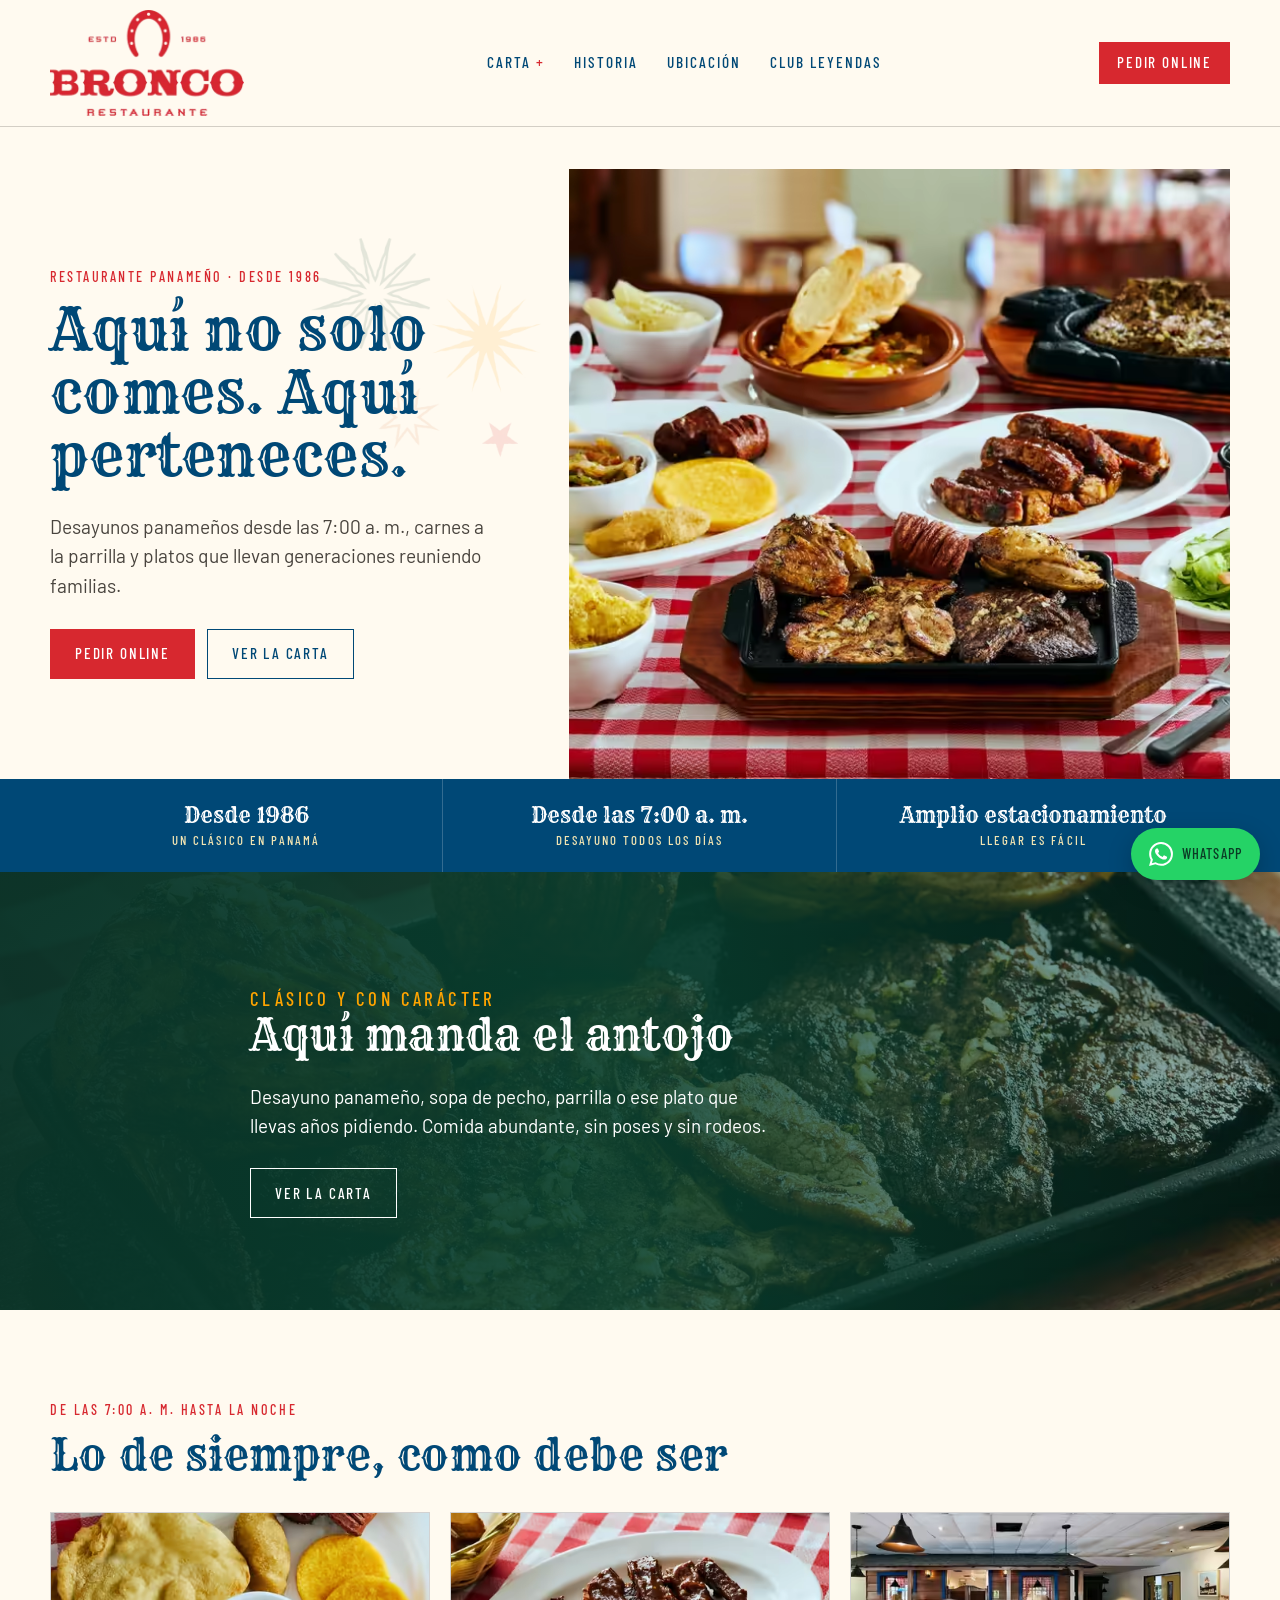
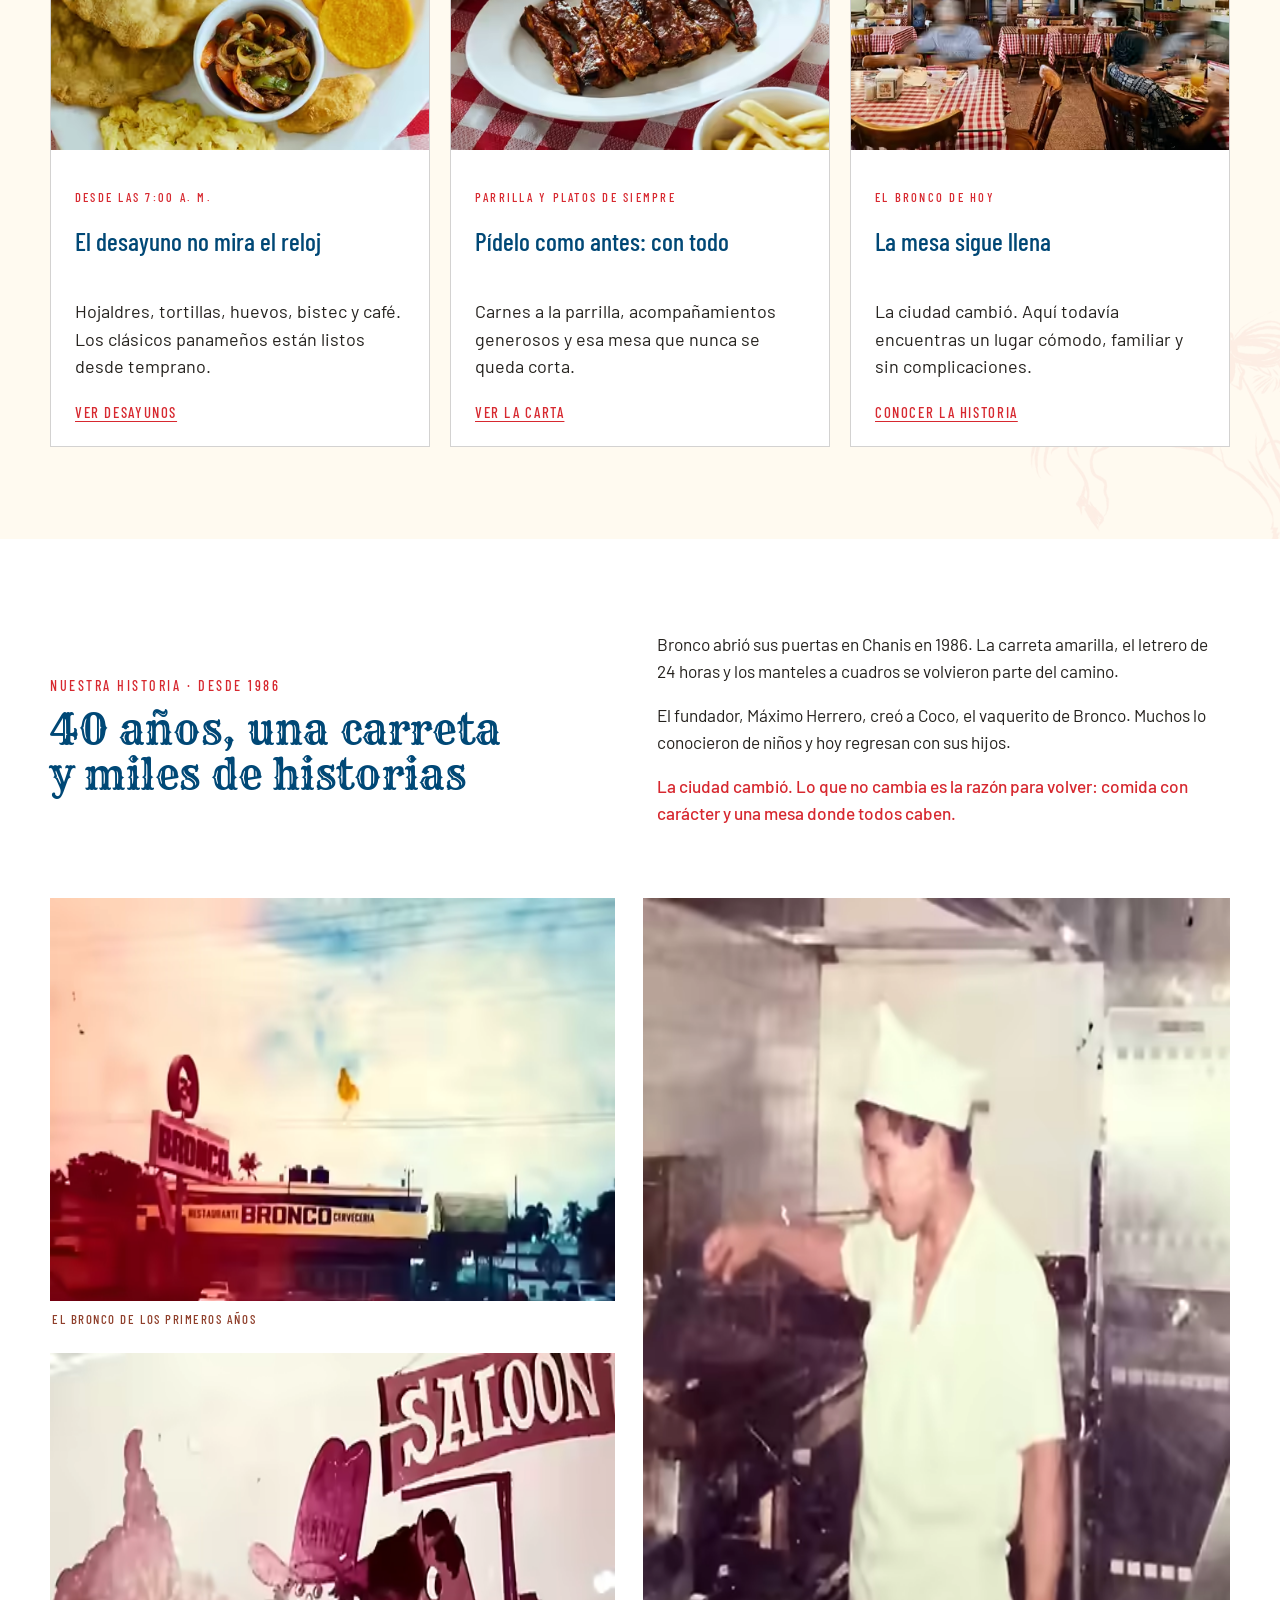
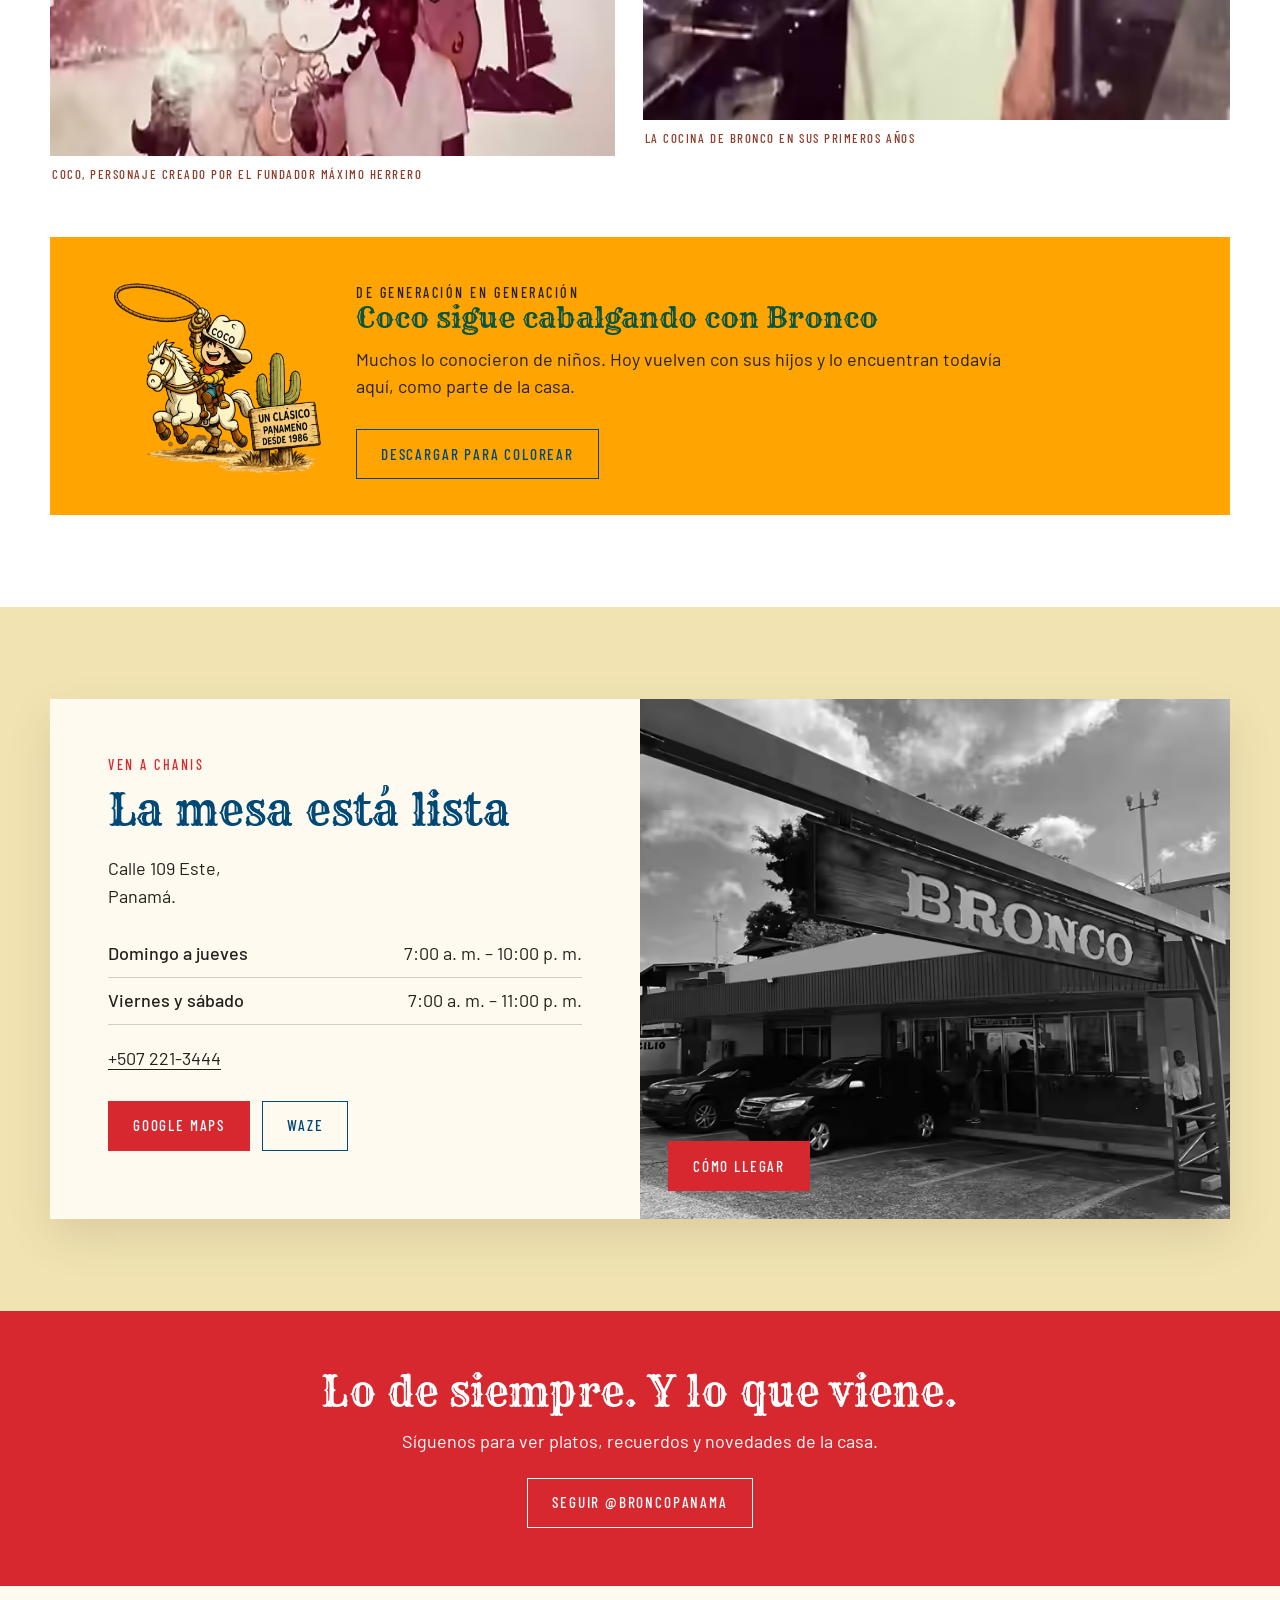
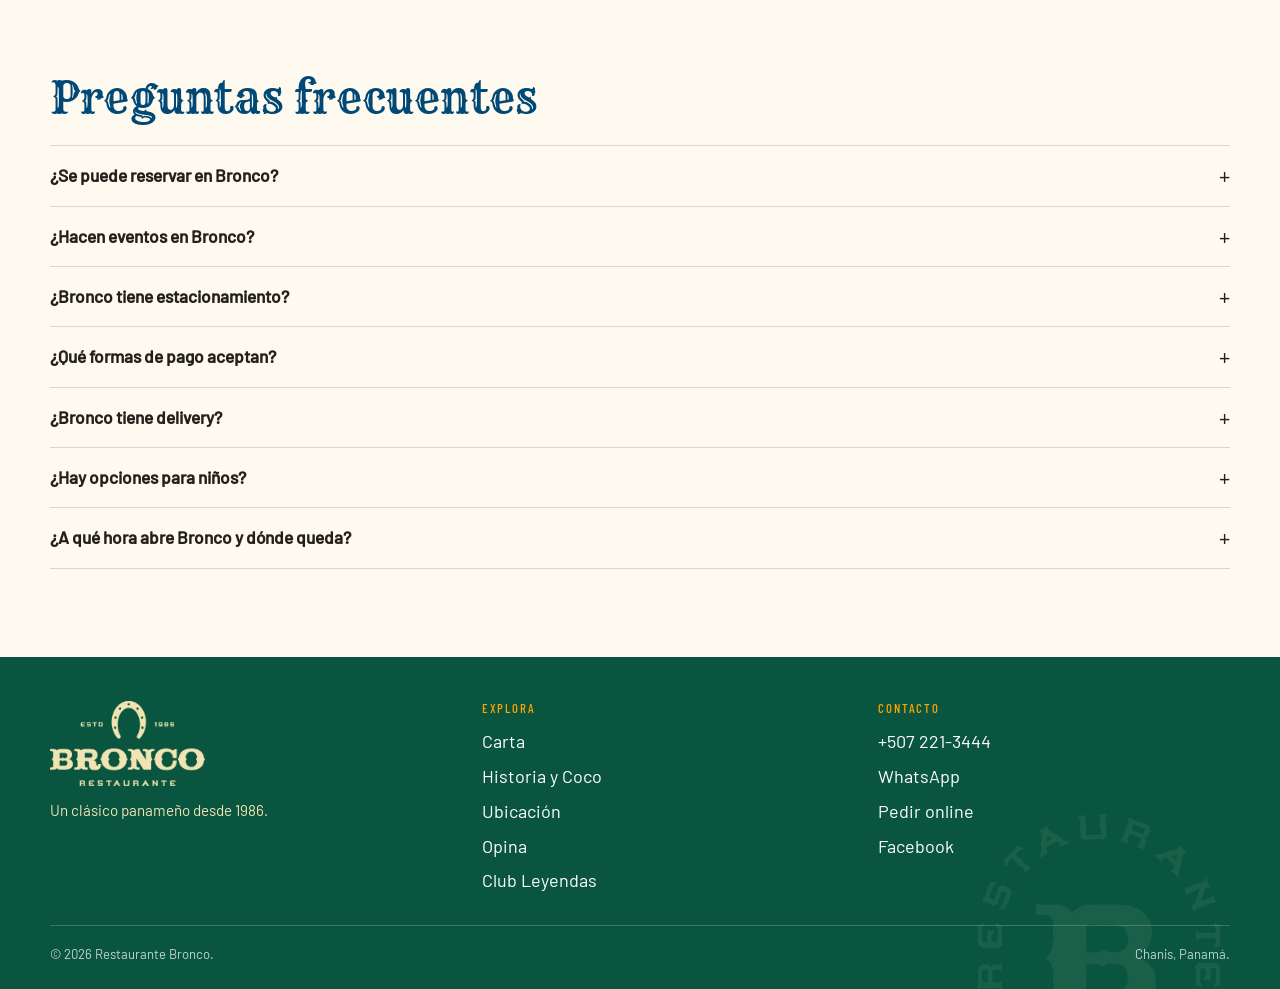
==== commit c77cead1: "AEO: preguntas frecuentes con schema FAQPage en la portada" ====
--- a/index.html
+++ b/index.html
@@ -38,6 +38,7 @@
         "name":"Restaurante Bronco",
         "alternateName":"Bronco",
         "url":"https://restaurantebronco.com/",
+        "foundingDate":"1986",
         "logo":"https://restaurantebronco.com/assets/images/logo-bronco-principal.png",
         "image":"https://restaurantebronco.com/assets/images/og-bronco.jpg",
         "description":"Restaurante panameño en Chanis con desayunos, carnes a la parrilla y platos de siempre desde 1986.",
@@ -51,14 +52,15 @@
           "addressCountry":"PA"
         },
         "geo":{"@type":"GeoCoordinates","latitude":9.02522,"longitude":-79.48493},
-        "hasMap":"https://www.google.com/maps/search/?api=1&query=Restaurante+Bronco+Steaks+Chanis+Panama",
+        "hasMap":"https://maps.google.com/maps?cid=11656737389368719343",
         "hasMenu":"https://restaurantebronco.com/carta/",
         "openingHoursSpecification":[
           {"@type":"OpeningHoursSpecification","dayOfWeek":["Monday","Tuesday","Wednesday","Thursday"],"opens":"07:00","closes":"22:00"},
           {"@type":"OpeningHoursSpecification","dayOfWeek":["Friday","Saturday"],"opens":"07:00","closes":"23:00"},
           {"@type":"OpeningHoursSpecification","dayOfWeek":"Sunday","opens":"07:00","closes":"22:00"}
         ],
-        "sameAs":["https://www.instagram.com/broncopanama/","https://www.facebook.com/broncopanama/","https://linktr.ee/broncopanama"]
+        "sameAs":["https://www.instagram.com/broncopanama/","https://www.facebook.com/broncopanama/","https://linktr.ee/broncopanama","https://maps.google.com/maps?cid=11656737389368719343"],
+        "parentOrganization":{"@type":"Organization","name":"Grupo Herrero"}
       },
       {
         "@type":"WebSite",
@@ -100,8 +102,7 @@
     <section class="hero">
       <div class="shell hero-grid">
         <div class="hero-copy">
-          <p class="eyebrow">Restaurante panameño · Desde 1986</p>
-          <h1>Aquí no solo comes. Aquí perteneces.</h1>
+          <h1><span class="eyebrow" style="display:block">Restaurante panameño · Desde 1986</span>Aquí no solo comes. Aquí perteneces.</h1>
           <p class="lede">Desayunos panameños desde las 7:00 a. m., carnes a la parrilla y platos que llevan generaciones reuniendo familias.</p>
           <div class="button-row">
             <a class="button button-primary" href="https://linktr.ee/broncopanama" target="_blank" rel="noopener">Pedir online</a>
@@ -275,6 +276,7 @@
         <a class="button button-light" href="https://www.instagram.com/broncopanama/" target="_blank" rel="noopener">Seguir @broncopanama</a>
       </div>
     </section>
+  <!-- FAQ --><style>.faq-gh{padding:clamp(48px,7vw,88px) 0}.faq-gh h2{margin:0 0 24px}.faq-gh details{border-top:1px solid rgba(0,0,0,.14);padding:18px 0}.faq-gh details:last-of-type{border-bottom:1px solid rgba(0,0,0,.14)}.faq-gh summary{cursor:pointer;font-weight:700;font-size:1.08rem;line-height:1.35;list-style:none;display:flex;justify-content:space-between;gap:20px}.faq-gh summary::-webkit-details-marker{display:none}.faq-gh summary::after{content:"+";font-weight:400;font-size:1.4rem;line-height:1}.faq-gh details[open] summary::after{content:"\2013"}.faq-gh details p{margin:12px 0 0;max-width:780px}</style><section class="faq-gh" id="preguntas-frecuentes" aria-labelledby="faq-title"><div class="shell"><h2 id="faq-title">Preguntas frecuentes</h2><details><summary>¿Se puede reservar en Bronco?</summary><p>Por lo general no tomamos reservas. Si es para una ocasión especial, escríbenos por WhatsApp al +507 6397-5964. <a href="https://wa.me/50763975964" target="_blank" rel="noopener">Escribir por WhatsApp</a></p></details><details><summary>¿Hacen eventos en Bronco?</summary><p>Sí. Tenemos un salón semicerrado para eventos, con menús especiales para este tipo de celebraciones.</p></details><details><summary>¿Bronco tiene estacionamiento?</summary><p>Sí, tenemos estacionamientos en el local.</p></details><details><summary>¿Qué formas de pago aceptan?</summary><p>Aceptamos Visa, Mastercard, American Express, Yappy y efectivo.</p></details><details><summary>¿Bronco tiene delivery?</summary><p>Sí. Puedes pedir Bronco por PedidosYa y Uber Eats. <a href="https://linktr.ee/broncopanama" target="_blank" rel="noopener">Pedir online</a></p></details><details><summary>¿Hay opciones para niños?</summary><p>No tenemos un menú infantil como tal, pero en la carta hay platos para niños, como los tenders de pollo y los deditos de corvina. <a href="/carta/">Ver la carta</a></p></details><details><summary>¿A qué hora abre Bronco y dónde queda?</summary><p>Abrimos todos los días desde las 7:00 a. m. con desayunos panameños. Cerramos a las 10:00 p. m. de domingo a jueves y a las 11:00 p. m. viernes y sábado. Estamos en la Calle 109 Este, Chanis, Ciudad de Panamá. <a href="/ubicacion/">Cómo llegar</a></p></details></div><script type="application/ld+json">{"@context":"https://schema.org","@type":"FAQPage","mainEntity":[{"@type":"Question","name":"¿Se puede reservar en Bronco?","acceptedAnswer":{"@type":"Answer","text":"Por lo general no tomamos reservas. Si es para una ocasión especial, escríbenos por WhatsApp al +507 6397-5964."}},{"@type":"Question","name":"¿Hacen eventos en Bronco?","acceptedAnswer":{"@type":"Answer","text":"Sí. Tenemos un salón semicerrado para eventos, con menús especiales para este tipo de celebraciones."}},{"@type":"Question","name":"¿Bronco tiene estacionamiento?","acceptedAnswer":{"@type":"Answer","text":"Sí, tenemos estacionamientos en el local."}},{"@type":"Question","name":"¿Qué formas de pago aceptan?","acceptedAnswer":{"@type":"Answer","text":"Aceptamos Visa, Mastercard, American Express, Yappy y efectivo."}},{"@type":"Question","name":"¿Bronco tiene delivery?","acceptedAnswer":{"@type":"Answer","text":"Sí. Puedes pedir Bronco por PedidosYa y Uber Eats."}},{"@type":"Question","name":"¿Hay opciones para niños?","acceptedAnswer":{"@type":"Answer","text":"No tenemos un menú infantil como tal, pero en la carta hay platos para niños, como los tenders de pollo y los deditos de corvina."}},{"@type":"Question","name":"¿A qué hora abre Bronco y dónde queda?","acceptedAnswer":{"@type":"Answer","text":"Abrimos todos los días desde las 7:00 a. m. con desayunos panameños. Cerramos a las 10:00 p. m. de domingo a jueves y a las 11:00 p. m. viernes y sábado. Estamos en la Calle 109 Este, Chanis, Ciudad de Panamá."}}]}</script></section><!-- /FAQ -->
   </main>
 
   <footer class="site-footer">
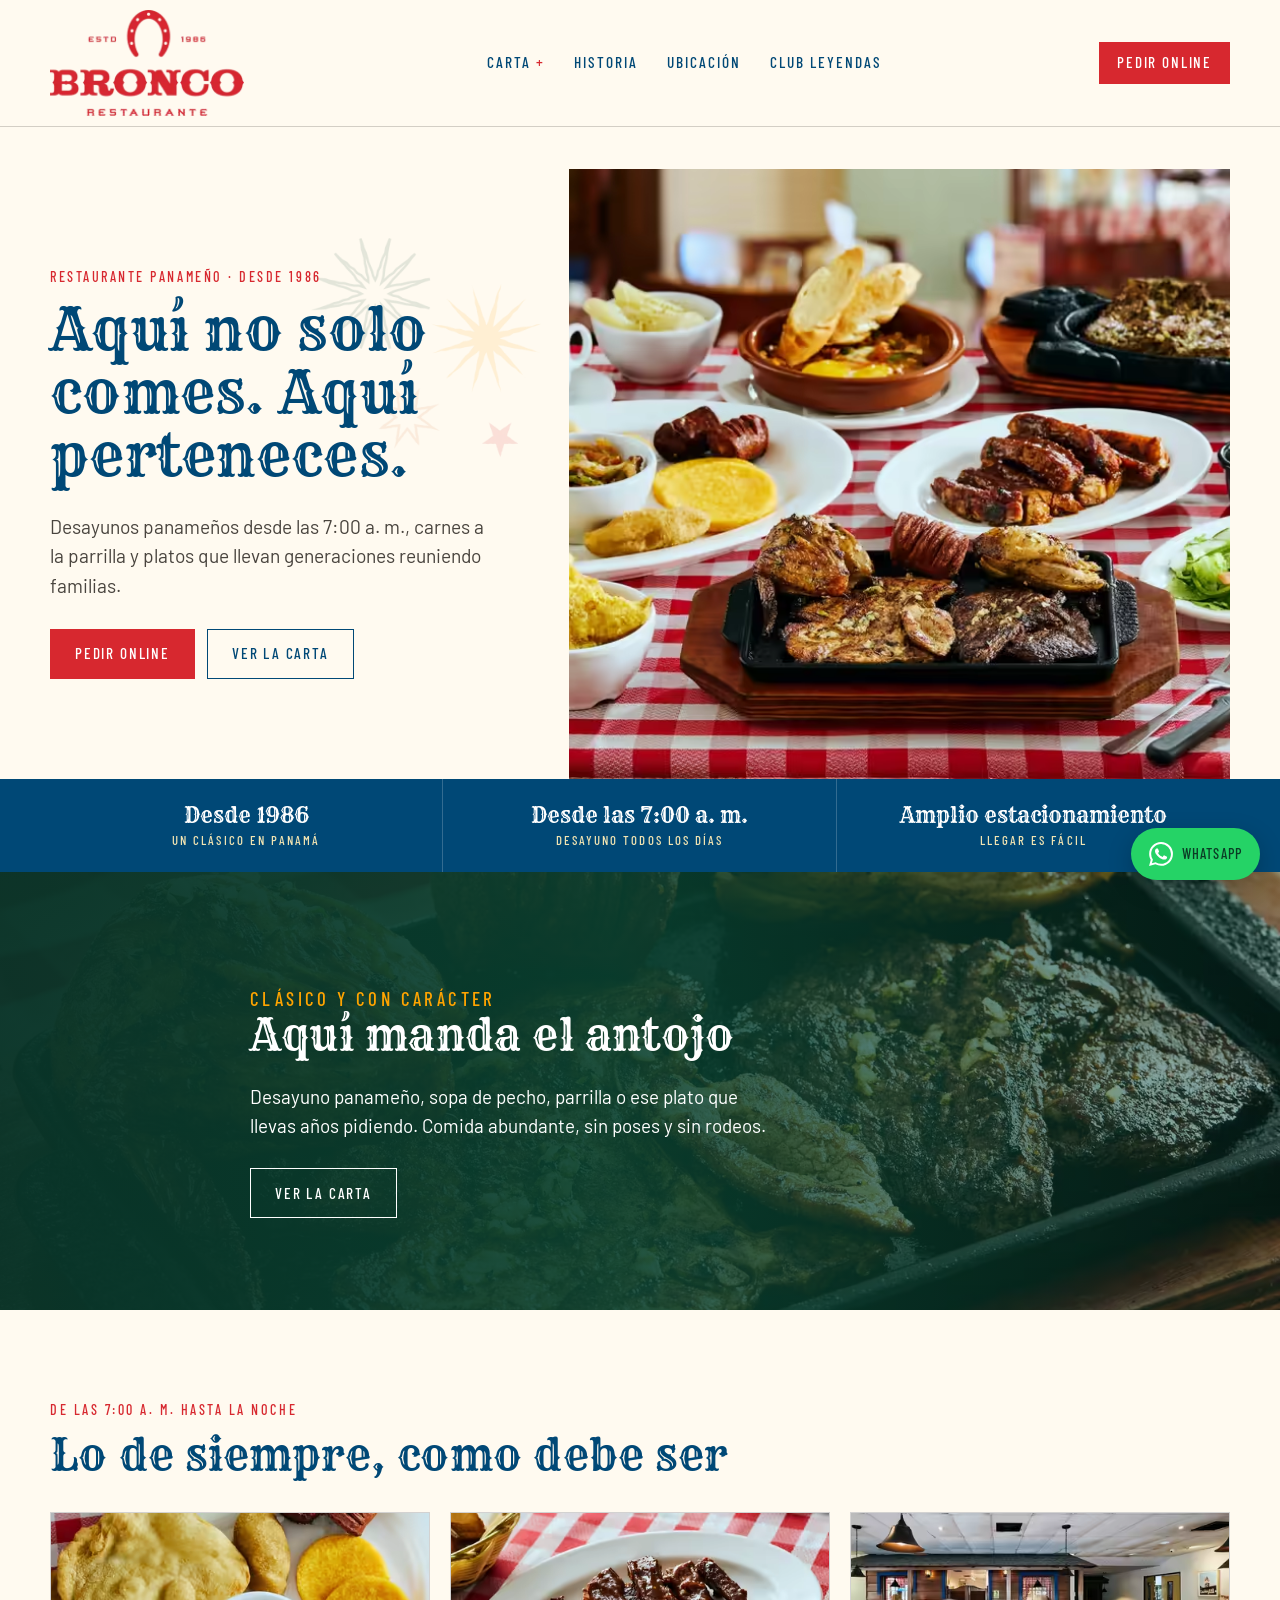
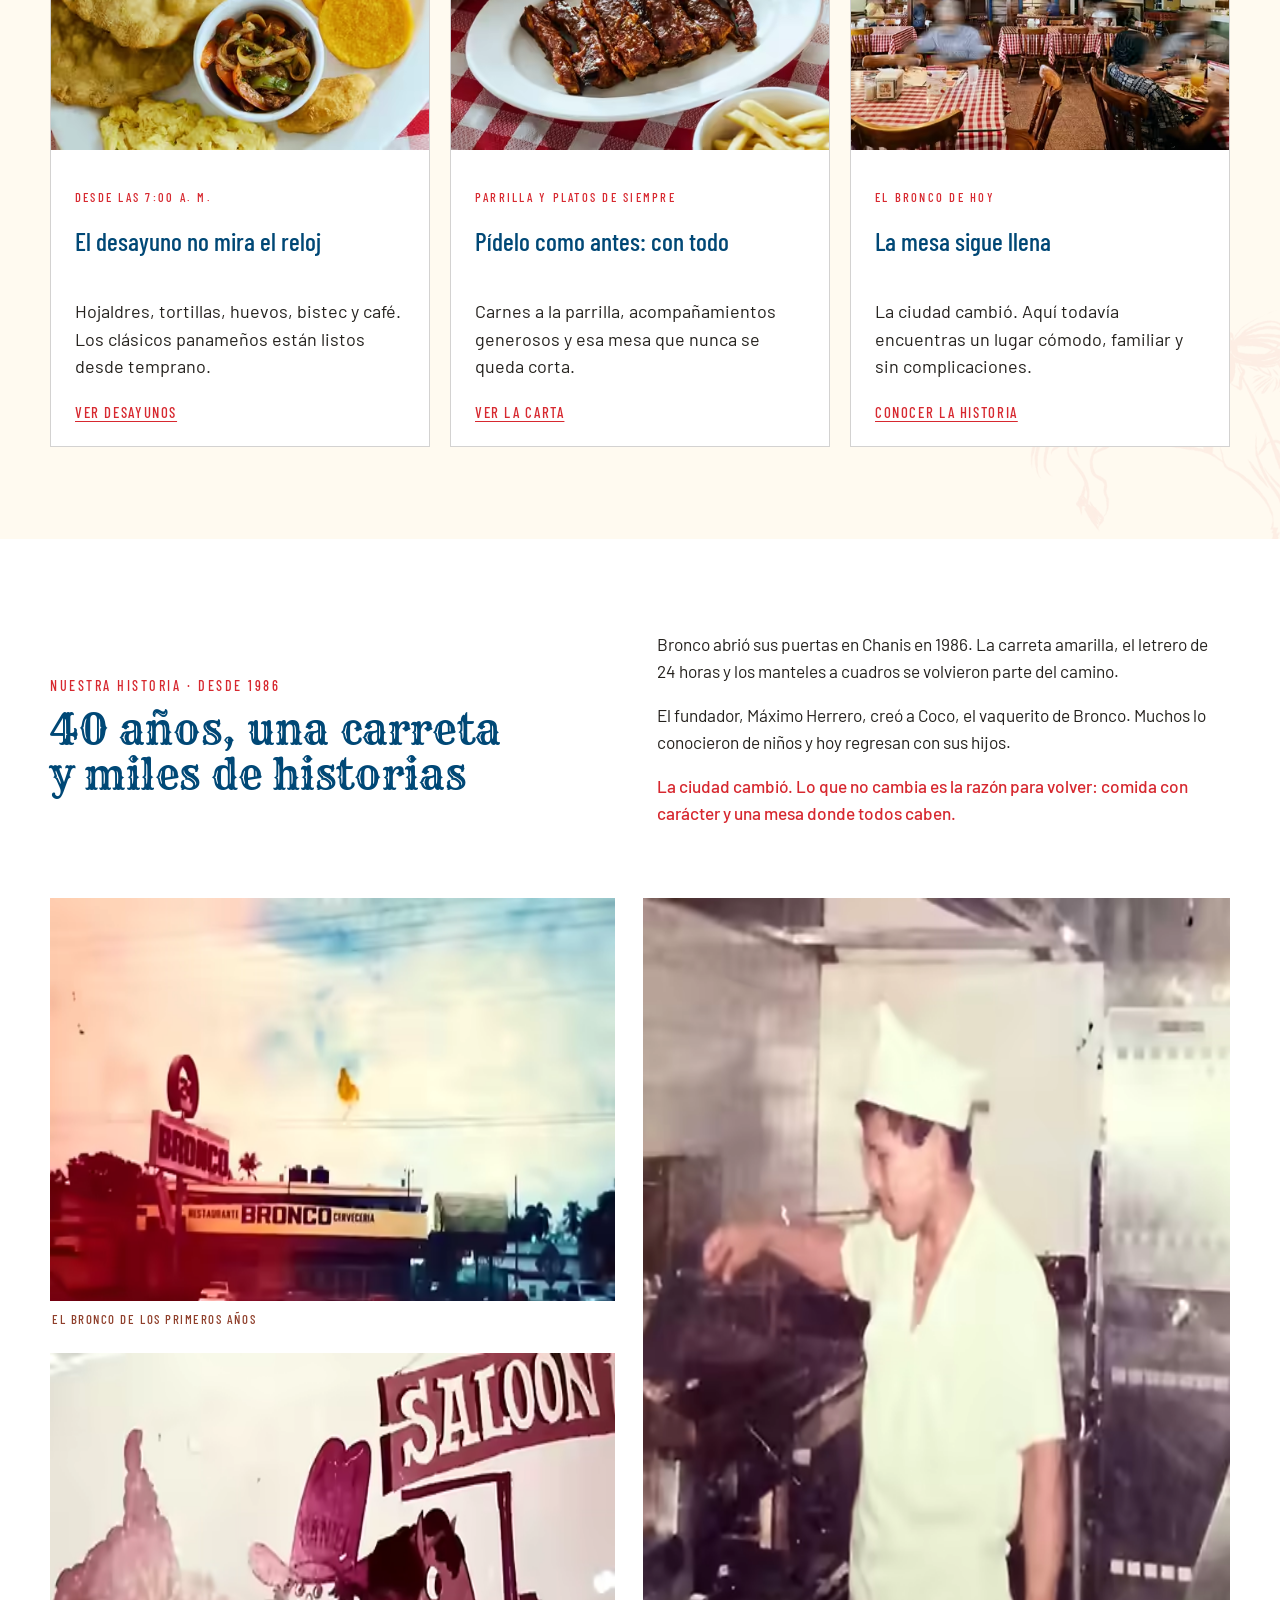
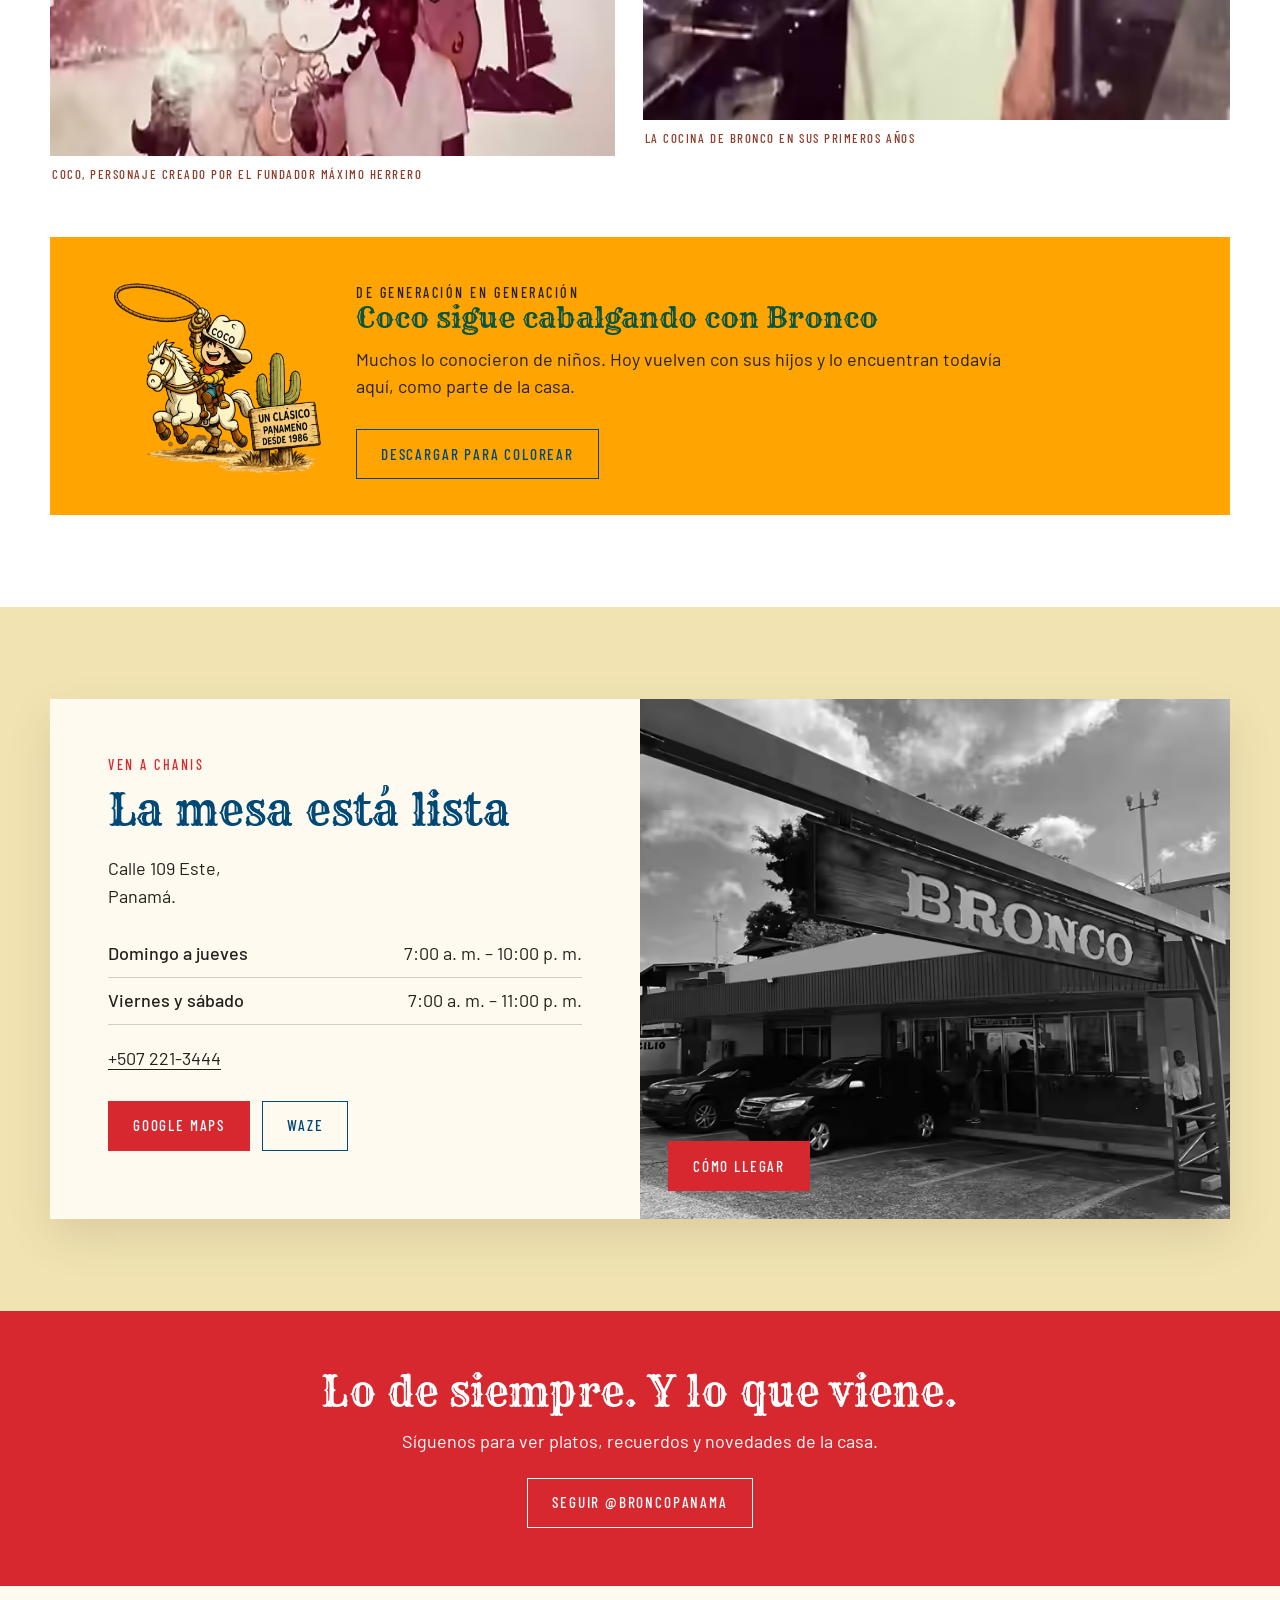
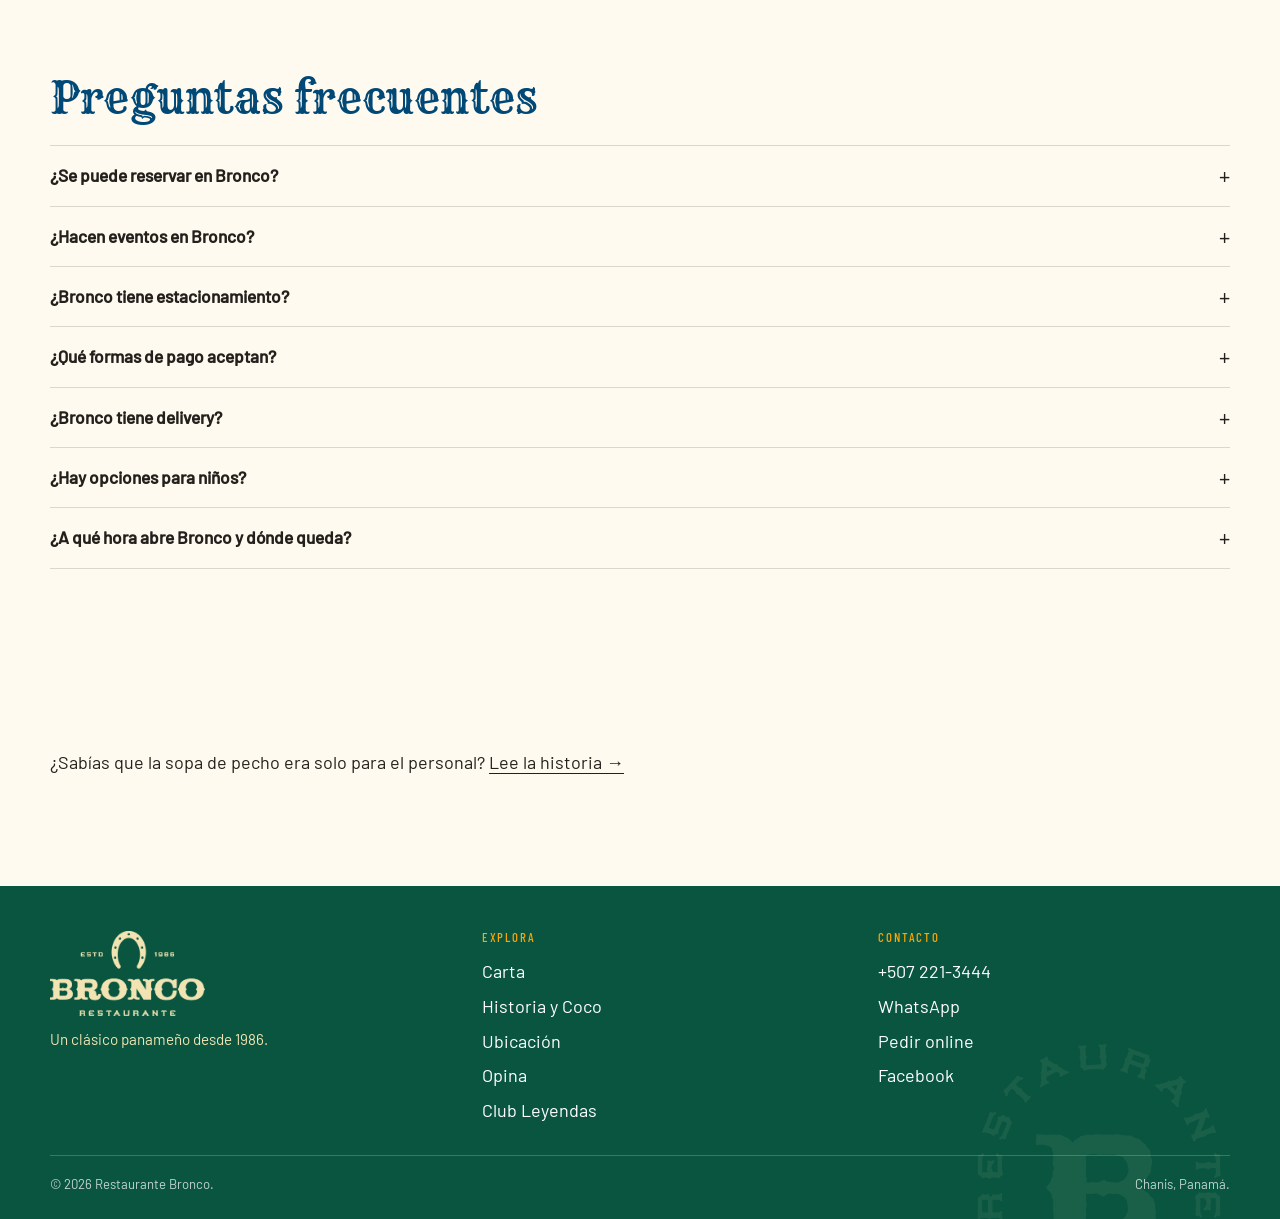
==== commit 4181defc: "Contenido: enlace, sitemap y llms.txt de la sopa de pecho" ====
--- a/index.html
+++ b/index.html
@@ -27,7 +27,7 @@
   <link rel="manifest" href="/site.webmanifest">
   <link rel="preload" href="/assets/fonts/barlow-400-latin.woff2" as="font" type="font/woff2" crossorigin>
   <link rel="preload" href="/assets/fonts/rye-400-latin.woff2" as="font" type="font/woff2" crossorigin><link rel="preload" href="/assets/fonts/barlow-500-latin.woff2" as="font" type="font/woff2" crossorigin><link rel="preload" href="/assets/fonts/barlow-condensed-500-latin.woff2" as="font" type="font/woff2" crossorigin>
-  <link rel="stylesheet" href="/assets/style.css" media="print" onload="this.media='all'"><noscript><link rel="stylesheet" href="/assets/style.css"></noscript>
+  <link rel="stylesheet" href="/assets/style.css">
   <script type="application/ld+json">
   {
     "@context":"https://schema.org",
@@ -276,7 +276,7 @@
         <a class="button button-light" href="https://www.instagram.com/broncopanama/" target="_blank" rel="noopener">Seguir @broncopanama</a>
       </div>
     </section>
-  <!-- FAQ --><style>.faq-gh{padding:clamp(48px,7vw,88px) 0}.faq-gh h2{margin:0 0 24px}.faq-gh details{border-top:1px solid rgba(0,0,0,.14);padding:18px 0}.faq-gh details:last-of-type{border-bottom:1px solid rgba(0,0,0,.14)}.faq-gh summary{cursor:pointer;font-weight:700;font-size:1.08rem;line-height:1.35;list-style:none;display:flex;justify-content:space-between;gap:20px}.faq-gh summary::-webkit-details-marker{display:none}.faq-gh summary::after{content:"+";font-weight:400;font-size:1.4rem;line-height:1}.faq-gh details[open] summary::after{content:"\2013"}.faq-gh details p{margin:12px 0 0;max-width:780px}</style><section class="faq-gh" id="preguntas-frecuentes" aria-labelledby="faq-title"><div class="shell"><h2 id="faq-title">Preguntas frecuentes</h2><details><summary>¿Se puede reservar en Bronco?</summary><p>Por lo general no tomamos reservas. Si es para una ocasión especial, escríbenos por WhatsApp al +507 6397-5964. <a href="https://wa.me/50763975964" target="_blank" rel="noopener">Escribir por WhatsApp</a></p></details><details><summary>¿Hacen eventos en Bronco?</summary><p>Sí. Tenemos un salón semicerrado para eventos, con menús especiales para este tipo de celebraciones.</p></details><details><summary>¿Bronco tiene estacionamiento?</summary><p>Sí, tenemos estacionamientos en el local.</p></details><details><summary>¿Qué formas de pago aceptan?</summary><p>Aceptamos Visa, Mastercard, American Express, Yappy y efectivo.</p></details><details><summary>¿Bronco tiene delivery?</summary><p>Sí. Puedes pedir Bronco por PedidosYa y Uber Eats. <a href="https://linktr.ee/broncopanama" target="_blank" rel="noopener">Pedir online</a></p></details><details><summary>¿Hay opciones para niños?</summary><p>No tenemos un menú infantil como tal, pero en la carta hay platos para niños, como los tenders de pollo y los deditos de corvina. <a href="/carta/">Ver la carta</a></p></details><details><summary>¿A qué hora abre Bronco y dónde queda?</summary><p>Abrimos todos los días desde las 7:00 a. m. con desayunos panameños. Cerramos a las 10:00 p. m. de domingo a jueves y a las 11:00 p. m. viernes y sábado. Estamos en la Calle 109 Este, Chanis, Ciudad de Panamá. <a href="/ubicacion/">Cómo llegar</a></p></details></div><script type="application/ld+json">{"@context":"https://schema.org","@type":"FAQPage","mainEntity":[{"@type":"Question","name":"¿Se puede reservar en Bronco?","acceptedAnswer":{"@type":"Answer","text":"Por lo general no tomamos reservas. Si es para una ocasión especial, escríbenos por WhatsApp al +507 6397-5964."}},{"@type":"Question","name":"¿Hacen eventos en Bronco?","acceptedAnswer":{"@type":"Answer","text":"Sí. Tenemos un salón semicerrado para eventos, con menús especiales para este tipo de celebraciones."}},{"@type":"Question","name":"¿Bronco tiene estacionamiento?","acceptedAnswer":{"@type":"Answer","text":"Sí, tenemos estacionamientos en el local."}},{"@type":"Question","name":"¿Qué formas de pago aceptan?","acceptedAnswer":{"@type":"Answer","text":"Aceptamos Visa, Mastercard, American Express, Yappy y efectivo."}},{"@type":"Question","name":"¿Bronco tiene delivery?","acceptedAnswer":{"@type":"Answer","text":"Sí. Puedes pedir Bronco por PedidosYa y Uber Eats."}},{"@type":"Question","name":"¿Hay opciones para niños?","acceptedAnswer":{"@type":"Answer","text":"No tenemos un menú infantil como tal, pero en la carta hay platos para niños, como los tenders de pollo y los deditos de corvina."}},{"@type":"Question","name":"¿A qué hora abre Bronco y dónde queda?","acceptedAnswer":{"@type":"Answer","text":"Abrimos todos los días desde las 7:00 a. m. con desayunos panameños. Cerramos a las 10:00 p. m. de domingo a jueves y a las 11:00 p. m. viernes y sábado. Estamos en la Calle 109 Este, Chanis, Ciudad de Panamá."}}]}</script></section><!-- /FAQ -->
+  <!-- FAQ --><style>.faq-gh{padding:clamp(48px,7vw,88px) 0}.faq-gh h2{margin:0 0 24px}.faq-gh details{border-top:1px solid rgba(0,0,0,.14);padding:18px 0}.faq-gh details:last-of-type{border-bottom:1px solid rgba(0,0,0,.14)}.faq-gh summary{cursor:pointer;font-weight:700;font-size:1.08rem;line-height:1.35;list-style:none;display:flex;justify-content:space-between;gap:20px}.faq-gh summary::-webkit-details-marker{display:none}.faq-gh summary::after{content:"+";font-weight:400;font-size:1.4rem;line-height:1}.faq-gh details[open] summary::after{content:"\2013"}.faq-gh details p{margin:12px 0 0;max-width:780px}</style><section class="faq-gh" id="preguntas-frecuentes" aria-labelledby="faq-title"><div class="shell"><h2 id="faq-title">Preguntas frecuentes</h2><details><summary>¿Se puede reservar en Bronco?</summary><p>Por lo general no tomamos reservas. Si es para una ocasión especial, escríbenos por WhatsApp al +507 6397-5964. <a href="https://wa.me/50763975964" target="_blank" rel="noopener">Escribir por WhatsApp</a></p></details><details><summary>¿Hacen eventos en Bronco?</summary><p>Sí. Tenemos un salón semicerrado para eventos, con menús especiales para este tipo de celebraciones.</p></details><details><summary>¿Bronco tiene estacionamiento?</summary><p>Sí, tenemos estacionamientos en el local.</p></details><details><summary>¿Qué formas de pago aceptan?</summary><p>Aceptamos Visa, Mastercard, American Express, Yappy y efectivo.</p></details><details><summary>¿Bronco tiene delivery?</summary><p>Sí. Puedes pedir Bronco por PedidosYa y Uber Eats. <a href="https://linktr.ee/broncopanama" target="_blank" rel="noopener">Pedir online</a></p></details><details><summary>¿Hay opciones para niños?</summary><p>No tenemos un menú infantil como tal, pero en la carta hay platos para niños, como los tenders de pollo y los deditos de corvina. <a href="/carta/">Ver la carta</a></p></details><details><summary>¿A qué hora abre Bronco y dónde queda?</summary><p>Abrimos todos los días desde las 7:00 a. m. con desayunos panameños. Cerramos a las 10:00 p. m. de domingo a jueves y a las 11:00 p. m. viernes y sábado. Estamos en la Calle 109 Este, Chanis, Ciudad de Panamá. <a href="/ubicacion/">Cómo llegar</a></p></details></div><script type="application/ld+json">{"@context":"https://schema.org","@type":"FAQPage","mainEntity":[{"@type":"Question","name":"¿Se puede reservar en Bronco?","acceptedAnswer":{"@type":"Answer","text":"Por lo general no tomamos reservas. Si es para una ocasión especial, escríbenos por WhatsApp al +507 6397-5964."}},{"@type":"Question","name":"¿Hacen eventos en Bronco?","acceptedAnswer":{"@type":"Answer","text":"Sí. Tenemos un salón semicerrado para eventos, con menús especiales para este tipo de celebraciones."}},{"@type":"Question","name":"¿Bronco tiene estacionamiento?","acceptedAnswer":{"@type":"Answer","text":"Sí, tenemos estacionamientos en el local."}},{"@type":"Question","name":"¿Qué formas de pago aceptan?","acceptedAnswer":{"@type":"Answer","text":"Aceptamos Visa, Mastercard, American Express, Yappy y efectivo."}},{"@type":"Question","name":"¿Bronco tiene delivery?","acceptedAnswer":{"@type":"Answer","text":"Sí. Puedes pedir Bronco por PedidosYa y Uber Eats."}},{"@type":"Question","name":"¿Hay opciones para niños?","acceptedAnswer":{"@type":"Answer","text":"No tenemos un menú infantil como tal, pero en la carta hay platos para niños, como los tenders de pollo y los deditos de corvina."}},{"@type":"Question","name":"¿A qué hora abre Bronco y dónde queda?","acceptedAnswer":{"@type":"Answer","text":"Abrimos todos los días desde las 7:00 a. m. con desayunos panameños. Cerramos a las 10:00 p. m. de domingo a jueves y a las 11:00 p. m. viernes y sábado. Estamos en la Calle 109 Este, Chanis, Ciudad de Panamá."}}]}</script></section><!-- /FAQ --><section class="section"><div class="shell"><p>¿Sabías que la sopa de pecho era solo para el personal? <a href="/sopa-de-pecho/">Lee la historia →</a></p></div></section>
   </main>
 
   <footer class="site-footer">
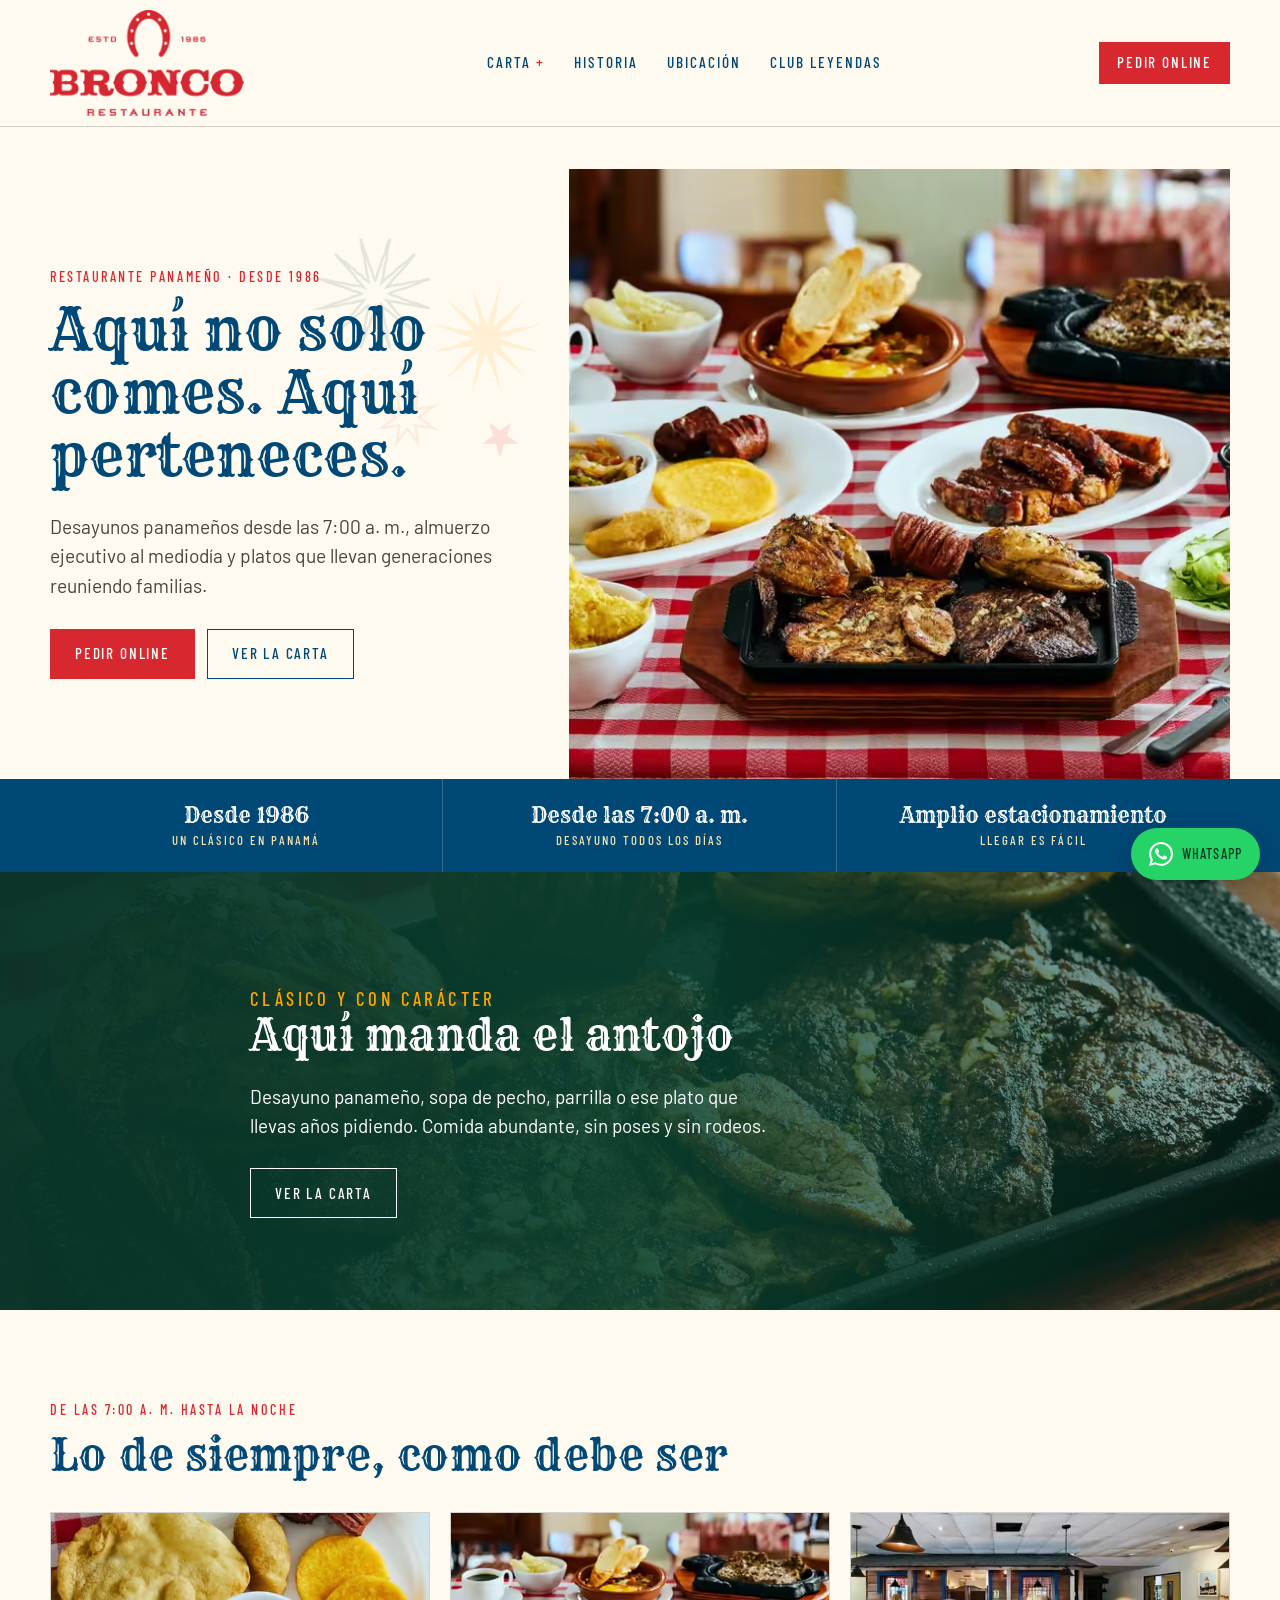
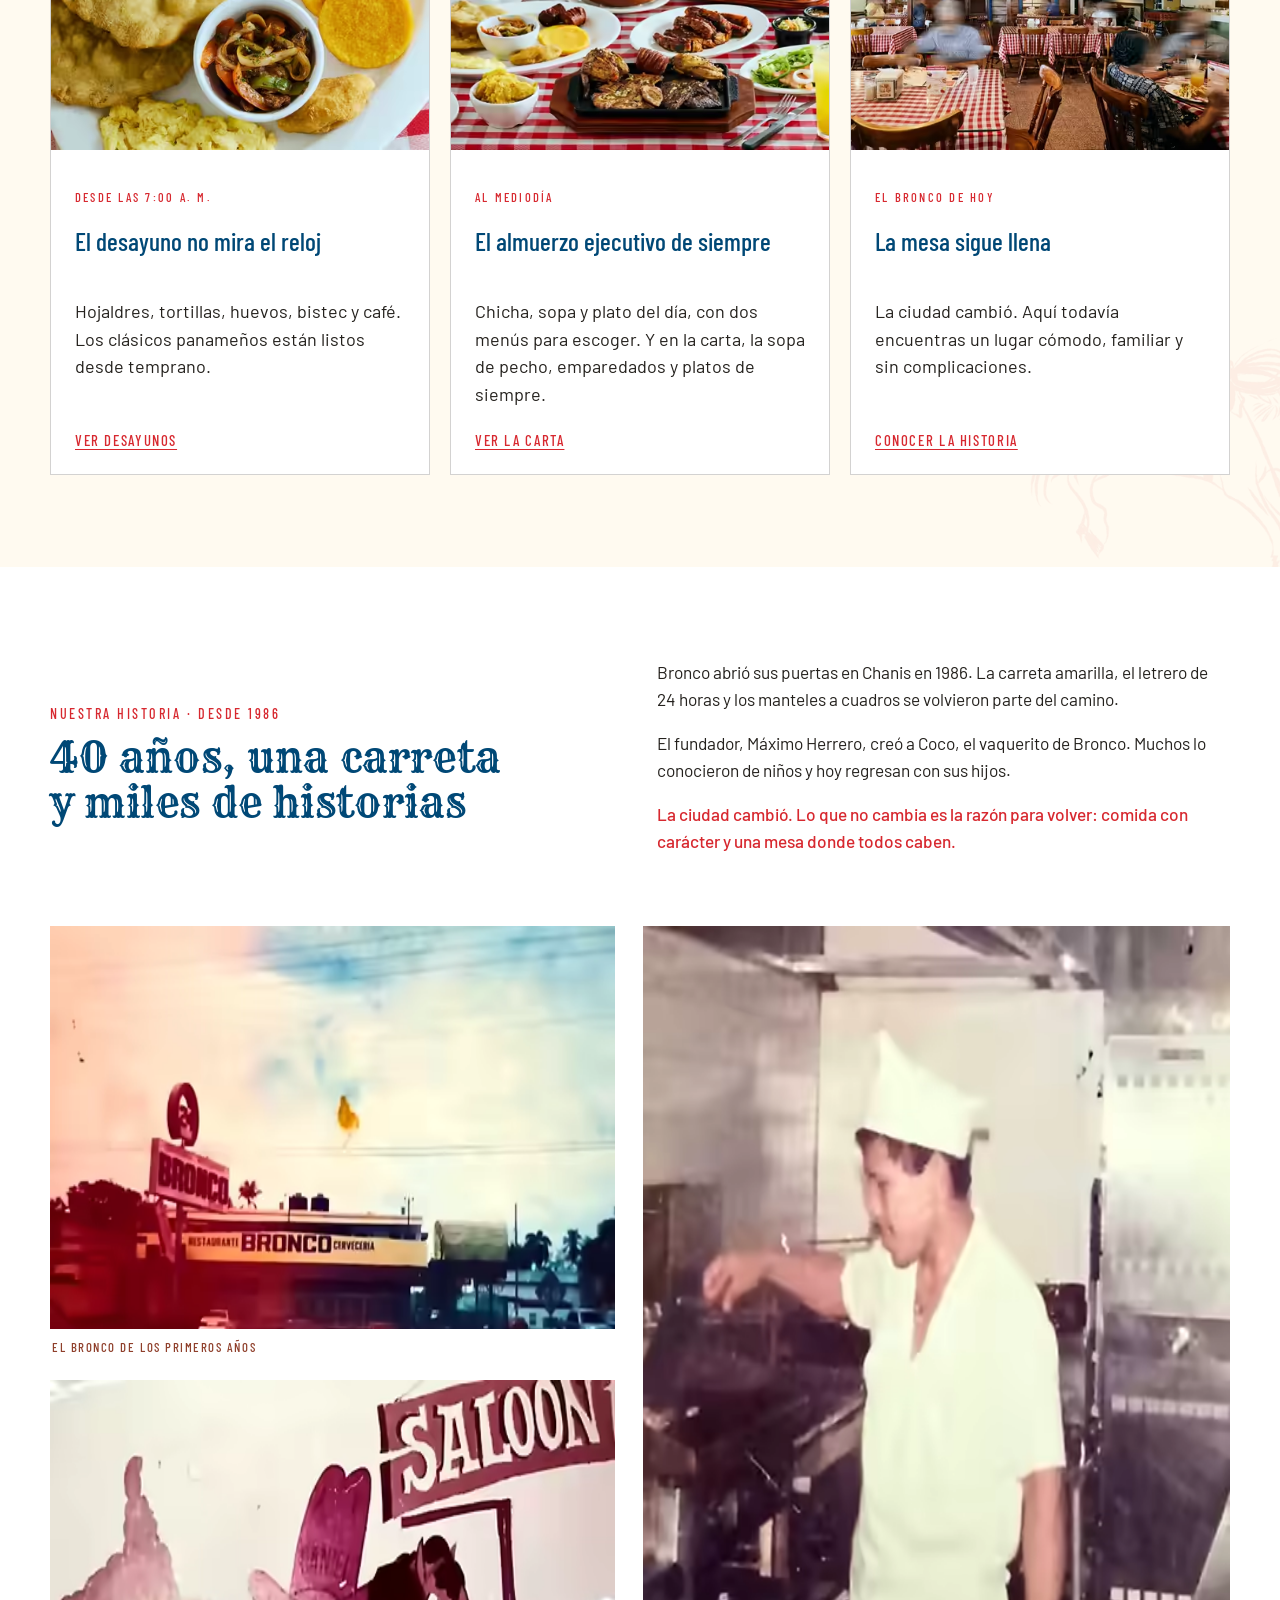
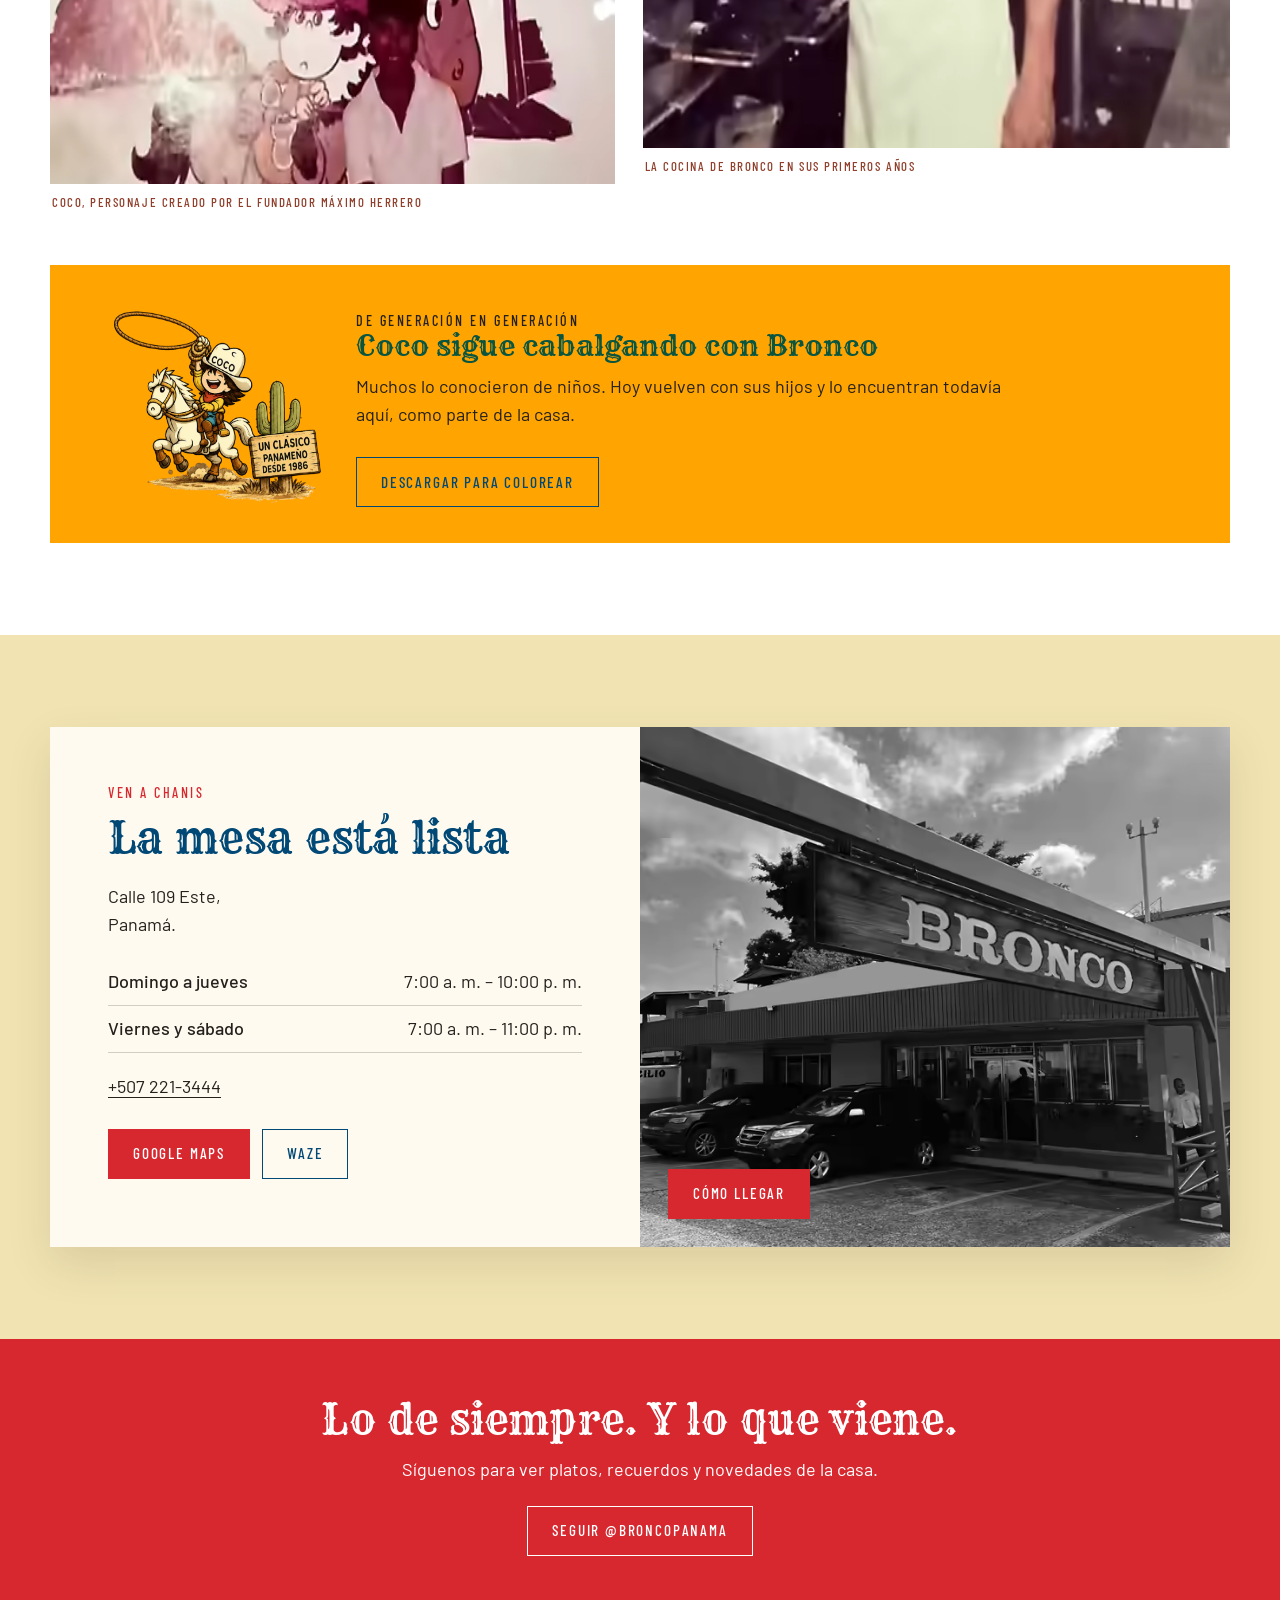
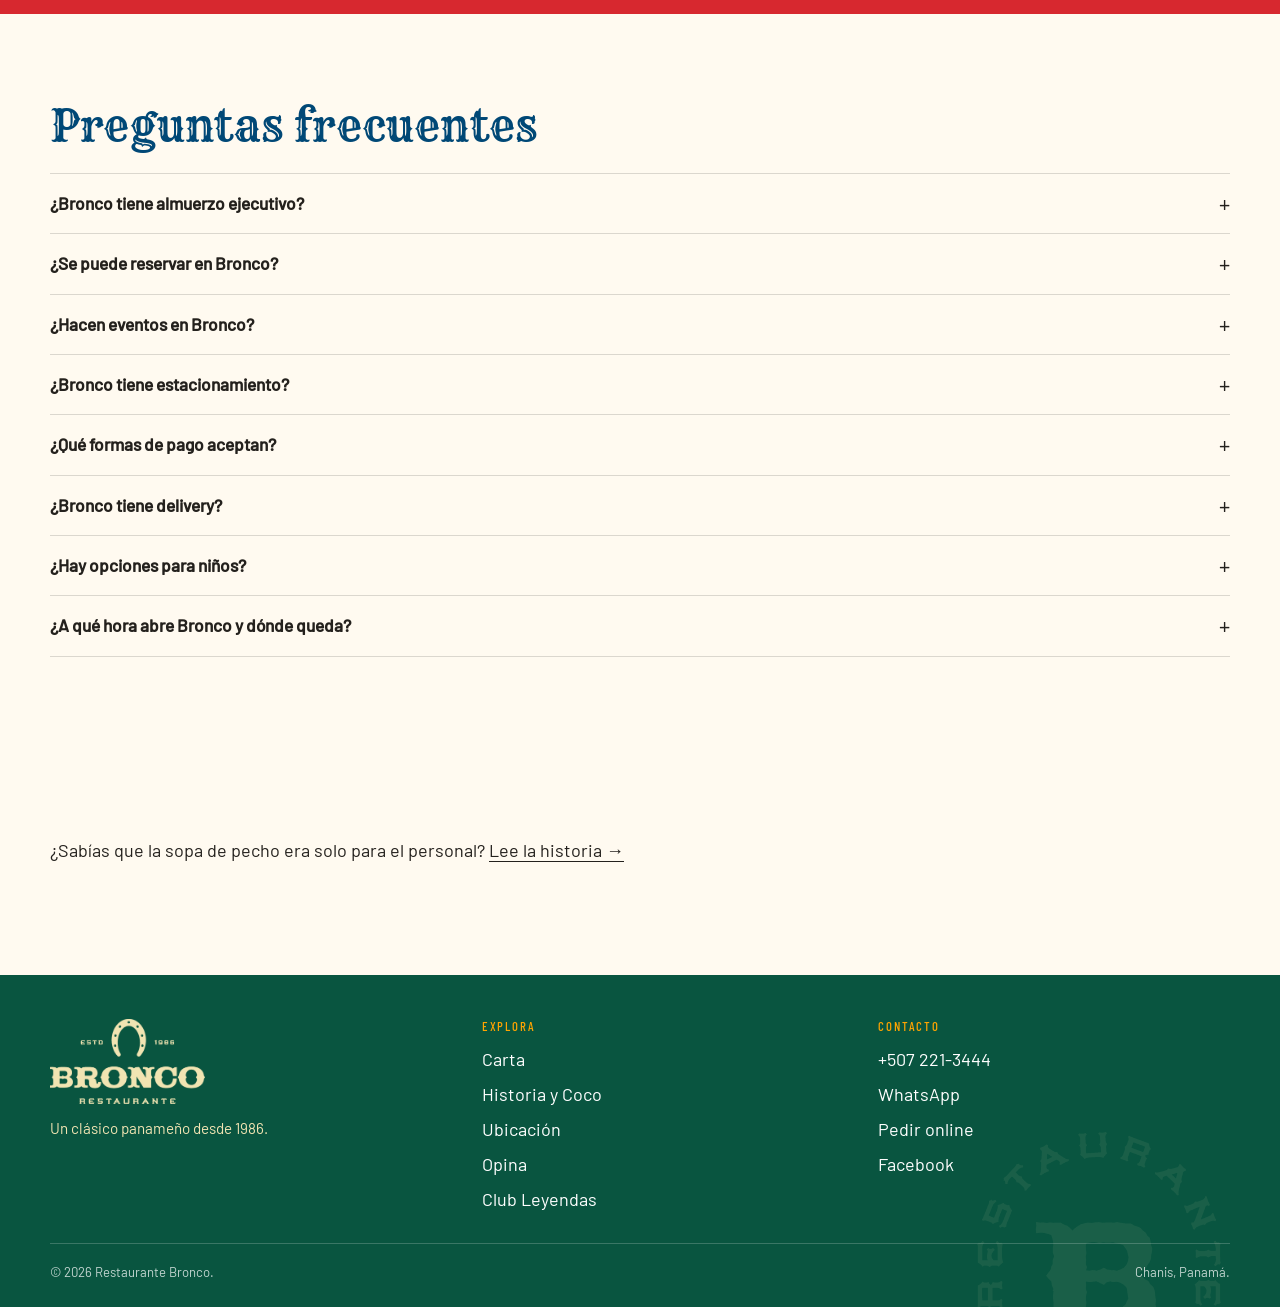
==== commit 8cb6e124: "Bronco: posicionar almuerzo ejecutivo en la home (meta, schema, FAQ, llms.txt)" ====
--- a/index.html
+++ b/index.html
@@ -4,13 +4,13 @@
   <meta charset="utf-8">
   <meta name="viewport" content="width=device-width,initial-scale=1">
   <title>Bronco | Restaurante panameño en Chanis desde 1986</title>
-  <meta name="description" content="Desayunos panameños, carnes a la parrilla y platos de siempre en Chanis, Ciudad de Panamá. Bronco reúne generaciones desde 1986.">
+  <meta name="description" content="Almuerzo ejecutivo con chicha, sopa y plato del día, desayunos panameños desde las 7:00 a. m. y platos de siempre en Chanis, Ciudad de Panamá. Desde 1986.">
   <link rel="canonical" href="https://restaurantebronco.com/">
   <meta name="theme-color" content="#d7282f">
   <meta property="og:type" content="website">
   <meta property="og:locale" content="es_PA">
   <meta property="og:title" content="Bronco | Aquí no solo comes, aquí perteneces">
-  <meta property="og:description" content="Desayunos panameños, parrilla y platos de siempre en Chanis desde 1986.">
+  <meta property="og:description" content="Almuerzo ejecutivo, desayunos panameños y platos de siempre en Chanis desde 1986.">
   <meta property="og:url" content="https://restaurantebronco.com/">
   <meta property="og:image" content="https://restaurantebronco.com/assets/images/og-bronco.jpg">
   <meta property="og:image:width" content="1200">
@@ -18,7 +18,7 @@
   <meta property="og:image:alt" content="Mesa de Bronco con desayuno panameño, carnes y platos para compartir">
   <meta name="twitter:card" content="summary_large_image">
   <meta name="twitter:title" content="Bronco | Un clásico panameño desde 1986">
-  <meta name="twitter:description" content="Desayunos desde temprano, carnes a la parrilla y platos de siempre en Chanis.">
+  <meta name="twitter:description" content="Desayunos desde temprano, almuerzo ejecutivo y platos de siempre en Chanis.">
   <meta name="twitter:image" content="https://restaurantebronco.com/assets/images/og-bronco.jpg">
   <meta name="twitter:image:alt" content="Mesa de Bronco con carnes, acompañamientos y platos para compartir">
   <link rel="icon" href="/favicon.ico" sizes="any">
@@ -41,8 +41,8 @@
         "foundingDate":"1986",
         "logo":"https://restaurantebronco.com/assets/images/logo-bronco-principal.png",
         "image":"https://restaurantebronco.com/assets/images/og-bronco.jpg",
-        "description":"Restaurante panameño en Chanis con desayunos, carnes a la parrilla y platos de siempre desde 1986.",
-        "servesCuisine":["Panameña","Parrillada","Desayunos"],
+        "description":"Restaurante panameño en Chanis con desayunos, almuerzo ejecutivo, sopas de la casa y platos de siempre desde 1986.",
+        "servesCuisine":["Panameña","Desayunos"],
         "priceRange":"$$",
         "telephone":"+507 221-3444",
         "address":{
@@ -103,7 +103,7 @@
       <div class="shell hero-grid">
         <div class="hero-copy">
           <h1><span class="eyebrow" style="display:block">Restaurante panameño · Desde 1986</span>Aquí no solo comes. Aquí perteneces.</h1>
-          <p class="lede">Desayunos panameños desde las 7:00 a. m., carnes a la parrilla y platos que llevan generaciones reuniendo familias.</p>
+          <p class="lede">Desayunos panameños desde las 7:00 a. m., almuerzo ejecutivo al mediodía y platos que llevan generaciones reuniendo familias.</p>
           <div class="button-row">
             <a class="button button-primary" href="https://linktr.ee/broncopanama" target="_blank" rel="noopener">Pedir online</a>
             <a class="button" href="/carta/">Ver la carta</a>
@@ -163,14 +163,14 @@
           </article>
           <article class="feature-card">
             <picture>
-              <source type="image/avif" srcset="/assets/images/bronco-costillas-parrilla-480.avif 480w, /assets/images/bronco-costillas-parrilla-800.avif 800w" sizes="(max-width:820px) 100vw, 33vw">
-              <source type="image/webp" srcset="/assets/images/bronco-costillas-parrilla-480.webp 480w, /assets/images/bronco-costillas-parrilla-800.webp 800w" sizes="(max-width:820px) 100vw, 33vw">
-              <img src="/assets/images/bronco-costillas-parrilla-480.webp" width="480" height="300" loading="lazy" alt="Costillas servidas con papas en Restaurante Bronco">
+              <source type="image/avif" srcset="/assets/images/bronco-mesa-actual-480.avif 480w, /assets/images/bronco-mesa-actual-800.avif 800w" sizes="(max-width:820px) 100vw, 33vw">
+              <source type="image/webp" srcset="/assets/images/bronco-mesa-actual-480.webp 480w, /assets/images/bronco-mesa-actual-800.webp 800w" sizes="(max-width:820px) 100vw, 33vw">
+              <img src="/assets/images/bronco-mesa-actual-480.webp" width="480" height="300" loading="lazy" alt="Mesa de Bronco con platos de la casa">
             </picture>
             <div class="feature-body">
-              <p class="eyebrow">Parrilla y platos de siempre</p>
-              <h3>Pídelo como antes: con todo</h3>
-              <p>Carnes a la parrilla, acompañamientos generosos y esa mesa que nunca se queda corta.</p>
+              <p class="eyebrow">Al mediodía</p>
+              <h3>El almuerzo ejecutivo de siempre</h3>
+              <p>Chicha, sopa y plato del día, con dos menús para escoger. Y en la carta, la sopa de pecho, emparedados y platos de siempre.</p>
               <a class="text-link" href="/carta/#almuerzo-cena">Ver la carta</a>
             </div>
           </article>
@@ -276,7 +276,7 @@
         <a class="button button-light" href="https://www.instagram.com/broncopanama/" target="_blank" rel="noopener">Seguir @broncopanama</a>
       </div>
     </section>
-  <!-- FAQ --><style>.faq-gh{padding:clamp(48px,7vw,88px) 0}.faq-gh h2{margin:0 0 24px}.faq-gh details{border-top:1px solid rgba(0,0,0,.14);padding:18px 0}.faq-gh details:last-of-type{border-bottom:1px solid rgba(0,0,0,.14)}.faq-gh summary{cursor:pointer;font-weight:700;font-size:1.08rem;line-height:1.35;list-style:none;display:flex;justify-content:space-between;gap:20px}.faq-gh summary::-webkit-details-marker{display:none}.faq-gh summary::after{content:"+";font-weight:400;font-size:1.4rem;line-height:1}.faq-gh details[open] summary::after{content:"\2013"}.faq-gh details p{margin:12px 0 0;max-width:780px}</style><section class="faq-gh" id="preguntas-frecuentes" aria-labelledby="faq-title"><div class="shell"><h2 id="faq-title">Preguntas frecuentes</h2><details><summary>¿Se puede reservar en Bronco?</summary><p>Por lo general no tomamos reservas. Si es para una ocasión especial, escríbenos por WhatsApp al +507 6397-5964. <a href="https://wa.me/50763975964" target="_blank" rel="noopener">Escribir por WhatsApp</a></p></details><details><summary>¿Hacen eventos en Bronco?</summary><p>Sí. Tenemos un salón semicerrado para eventos, con menús especiales para este tipo de celebraciones.</p></details><details><summary>¿Bronco tiene estacionamiento?</summary><p>Sí, tenemos estacionamientos en el local.</p></details><details><summary>¿Qué formas de pago aceptan?</summary><p>Aceptamos Visa, Mastercard, American Express, Yappy y efectivo.</p></details><details><summary>¿Bronco tiene delivery?</summary><p>Sí. Puedes pedir Bronco por PedidosYa y Uber Eats. <a href="https://linktr.ee/broncopanama" target="_blank" rel="noopener">Pedir online</a></p></details><details><summary>¿Hay opciones para niños?</summary><p>No tenemos un menú infantil como tal, pero en la carta hay platos para niños, como los tenders de pollo y los deditos de corvina. <a href="/carta/">Ver la carta</a></p></details><details><summary>¿A qué hora abre Bronco y dónde queda?</summary><p>Abrimos todos los días desde las 7:00 a. m. con desayunos panameños. Cerramos a las 10:00 p. m. de domingo a jueves y a las 11:00 p. m. viernes y sábado. Estamos en la Calle 109 Este, Chanis, Ciudad de Panamá. <a href="/ubicacion/">Cómo llegar</a></p></details></div><script type="application/ld+json">{"@context":"https://schema.org","@type":"FAQPage","mainEntity":[{"@type":"Question","name":"¿Se puede reservar en Bronco?","acceptedAnswer":{"@type":"Answer","text":"Por lo general no tomamos reservas. Si es para una ocasión especial, escríbenos por WhatsApp al +507 6397-5964."}},{"@type":"Question","name":"¿Hacen eventos en Bronco?","acceptedAnswer":{"@type":"Answer","text":"Sí. Tenemos un salón semicerrado para eventos, con menús especiales para este tipo de celebraciones."}},{"@type":"Question","name":"¿Bronco tiene estacionamiento?","acceptedAnswer":{"@type":"Answer","text":"Sí, tenemos estacionamientos en el local."}},{"@type":"Question","name":"¿Qué formas de pago aceptan?","acceptedAnswer":{"@type":"Answer","text":"Aceptamos Visa, Mastercard, American Express, Yappy y efectivo."}},{"@type":"Question","name":"¿Bronco tiene delivery?","acceptedAnswer":{"@type":"Answer","text":"Sí. Puedes pedir Bronco por PedidosYa y Uber Eats."}},{"@type":"Question","name":"¿Hay opciones para niños?","acceptedAnswer":{"@type":"Answer","text":"No tenemos un menú infantil como tal, pero en la carta hay platos para niños, como los tenders de pollo y los deditos de corvina."}},{"@type":"Question","name":"¿A qué hora abre Bronco y dónde queda?","acceptedAnswer":{"@type":"Answer","text":"Abrimos todos los días desde las 7:00 a. m. con desayunos panameños. Cerramos a las 10:00 p. m. de domingo a jueves y a las 11:00 p. m. viernes y sábado. Estamos en la Calle 109 Este, Chanis, Ciudad de Panamá."}}]}</script></section><!-- /FAQ --><section class="section"><div class="shell"><p>¿Sabías que la sopa de pecho era solo para el personal? <a href="/sopa-de-pecho/">Lee la historia →</a></p></div></section>
+  <!-- FAQ --><style>.faq-gh{padding:clamp(48px,7vw,88px) 0}.faq-gh h2{margin:0 0 24px}.faq-gh details{border-top:1px solid rgba(0,0,0,.14);padding:18px 0}.faq-gh details:last-of-type{border-bottom:1px solid rgba(0,0,0,.14)}.faq-gh summary{cursor:pointer;font-weight:700;font-size:1.08rem;line-height:1.35;list-style:none;display:flex;justify-content:space-between;gap:20px}.faq-gh summary::-webkit-details-marker{display:none}.faq-gh summary::after{content:"+";font-weight:400;font-size:1.4rem;line-height:1}.faq-gh details[open] summary::after{content:"\2013"}.faq-gh details p{margin:12px 0 0;max-width:780px}</style><section class="faq-gh" id="preguntas-frecuentes" aria-labelledby="faq-title"><div class="shell"><h2 id="faq-title">Preguntas frecuentes</h2><details><summary>¿Bronco tiene almuerzo ejecutivo?</summary><p>Sí. Al mediodía, el almuerzo ejecutivo trae chicha, sopa y plato del día, con dos menús para escoger.</p></details><details><summary>¿Se puede reservar en Bronco?</summary><p>Por lo general no tomamos reservas. Si es para una ocasión especial, escríbenos por WhatsApp al +507 6397-5964. <a href="https://wa.me/50763975964" target="_blank" rel="noopener">Escribir por WhatsApp</a></p></details><details><summary>¿Hacen eventos en Bronco?</summary><p>Sí. Tenemos un salón semicerrado para eventos, con menús especiales para este tipo de celebraciones.</p></details><details><summary>¿Bronco tiene estacionamiento?</summary><p>Sí, tenemos estacionamientos en el local.</p></details><details><summary>¿Qué formas de pago aceptan?</summary><p>Aceptamos Visa, Mastercard, American Express, Yappy y efectivo.</p></details><details><summary>¿Bronco tiene delivery?</summary><p>Sí. Puedes pedir Bronco por PedidosYa y Uber Eats. <a href="https://linktr.ee/broncopanama" target="_blank" rel="noopener">Pedir online</a></p></details><details><summary>¿Hay opciones para niños?</summary><p>No tenemos un menú infantil como tal, pero en la carta hay platos para niños, como los tenders de pollo y los deditos de corvina. <a href="/carta/">Ver la carta</a></p></details><details><summary>¿A qué hora abre Bronco y dónde queda?</summary><p>Abrimos todos los días desde las 7:00 a. m. con desayunos panameños. Cerramos a las 10:00 p. m. de domingo a jueves y a las 11:00 p. m. viernes y sábado. Estamos en la Calle 109 Este, Chanis, Ciudad de Panamá. <a href="/ubicacion/">Cómo llegar</a></p></details></div><script type="application/ld+json">{"@context":"https://schema.org","@type":"FAQPage","mainEntity":[{"@type":"Question","name":"¿Bronco tiene almuerzo ejecutivo?","acceptedAnswer":{"@type":"Answer","text":"Sí. Al mediodía, el almuerzo ejecutivo trae chicha, sopa y plato del día, con dos menús para escoger."}},{"@type":"Question","name":"¿Se puede reservar en Bronco?","acceptedAnswer":{"@type":"Answer","text":"Por lo general no tomamos reservas. Si es para una ocasión especial, escríbenos por WhatsApp al +507 6397-5964."}},{"@type":"Question","name":"¿Hacen eventos en Bronco?","acceptedAnswer":{"@type":"Answer","text":"Sí. Tenemos un salón semicerrado para eventos, con menús especiales para este tipo de celebraciones."}},{"@type":"Question","name":"¿Bronco tiene estacionamiento?","acceptedAnswer":{"@type":"Answer","text":"Sí, tenemos estacionamientos en el local."}},{"@type":"Question","name":"¿Qué formas de pago aceptan?","acceptedAnswer":{"@type":"Answer","text":"Aceptamos Visa, Mastercard, American Express, Yappy y efectivo."}},{"@type":"Question","name":"¿Bronco tiene delivery?","acceptedAnswer":{"@type":"Answer","text":"Sí. Puedes pedir Bronco por PedidosYa y Uber Eats."}},{"@type":"Question","name":"¿Hay opciones para niños?","acceptedAnswer":{"@type":"Answer","text":"No tenemos un menú infantil como tal, pero en la carta hay platos para niños, como los tenders de pollo y los deditos de corvina."}},{"@type":"Question","name":"¿A qué hora abre Bronco y dónde queda?","acceptedAnswer":{"@type":"Answer","text":"Abrimos todos los días desde las 7:00 a. m. con desayunos panameños. Cerramos a las 10:00 p. m. de domingo a jueves y a las 11:00 p. m. viernes y sábado. Estamos en la Calle 109 Este, Chanis, Ciudad de Panamá."}}]}</script></section><!-- /FAQ --><section class="section"><div class="shell"><p>¿Sabías que la sopa de pecho era solo para el personal? <a href="/sopa-de-pecho/">Lee la historia →</a></p></div></section>
   </main>
 
   <footer class="site-footer">
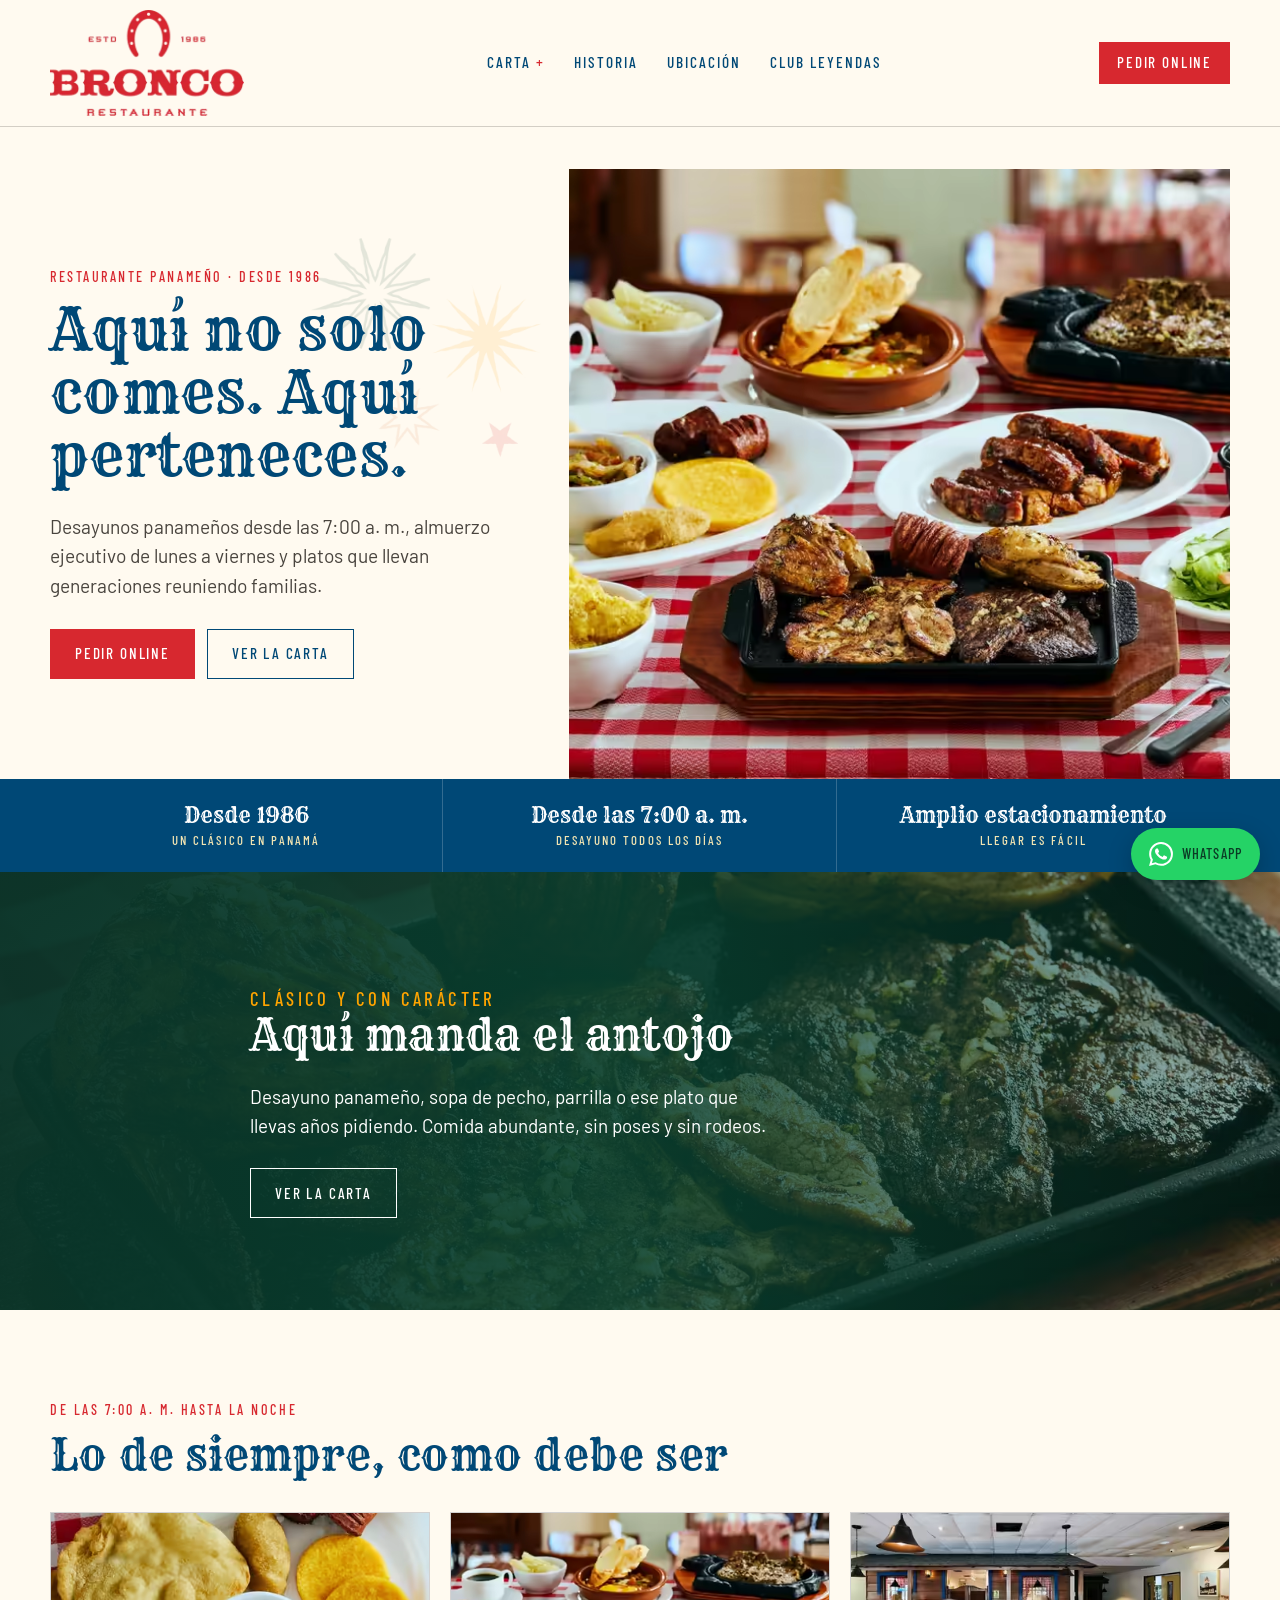
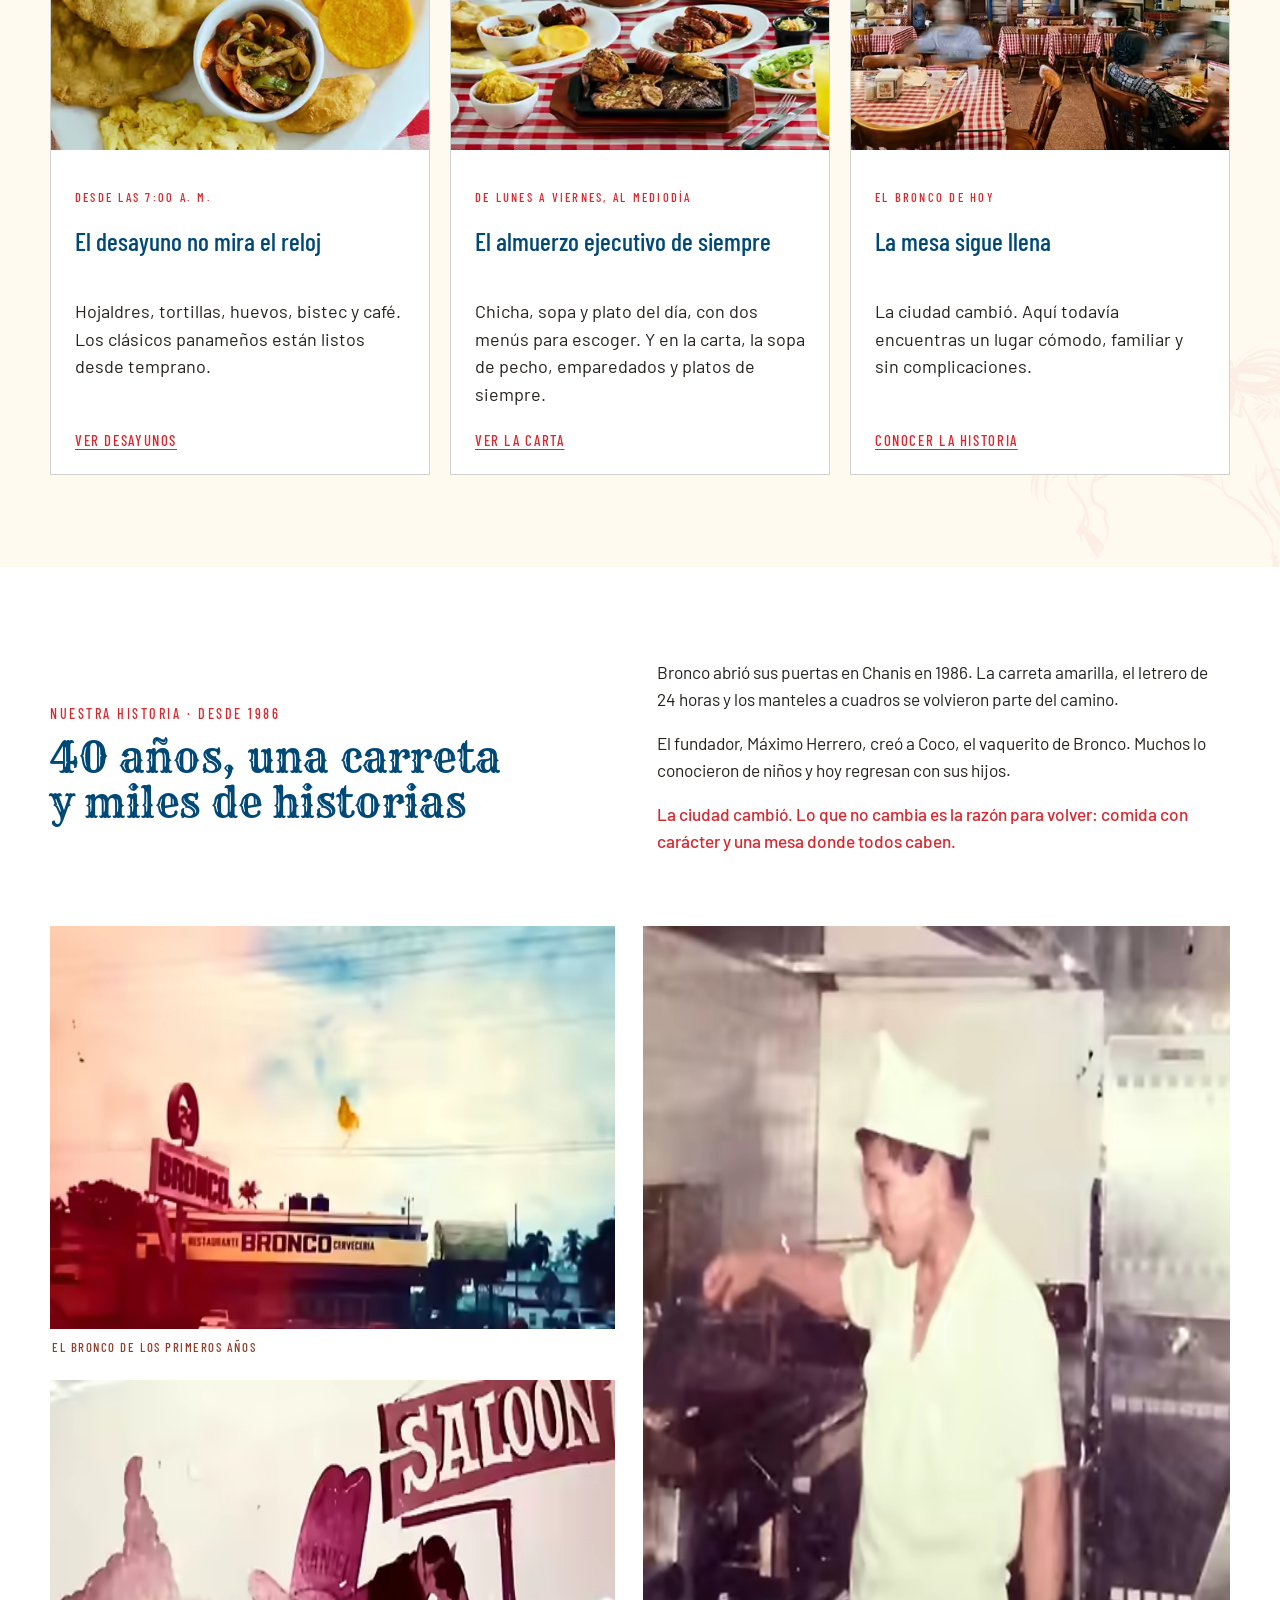
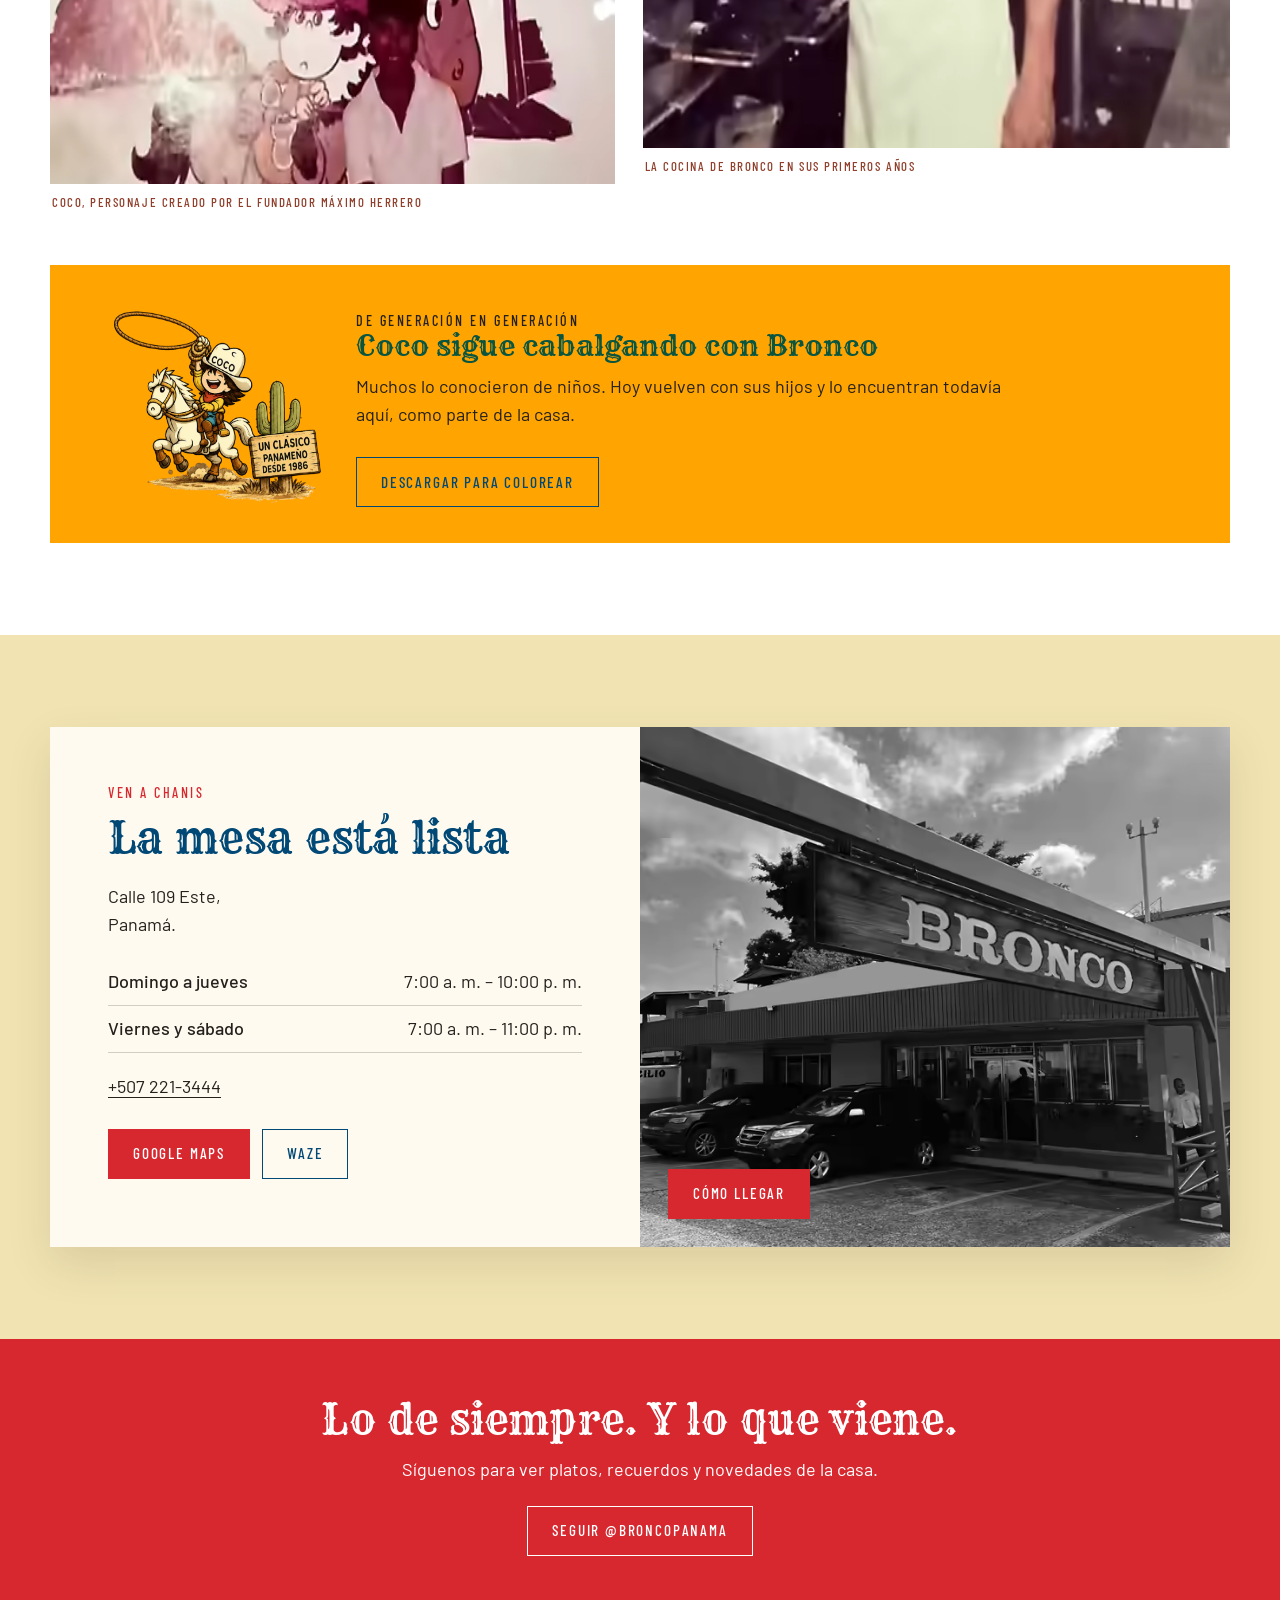
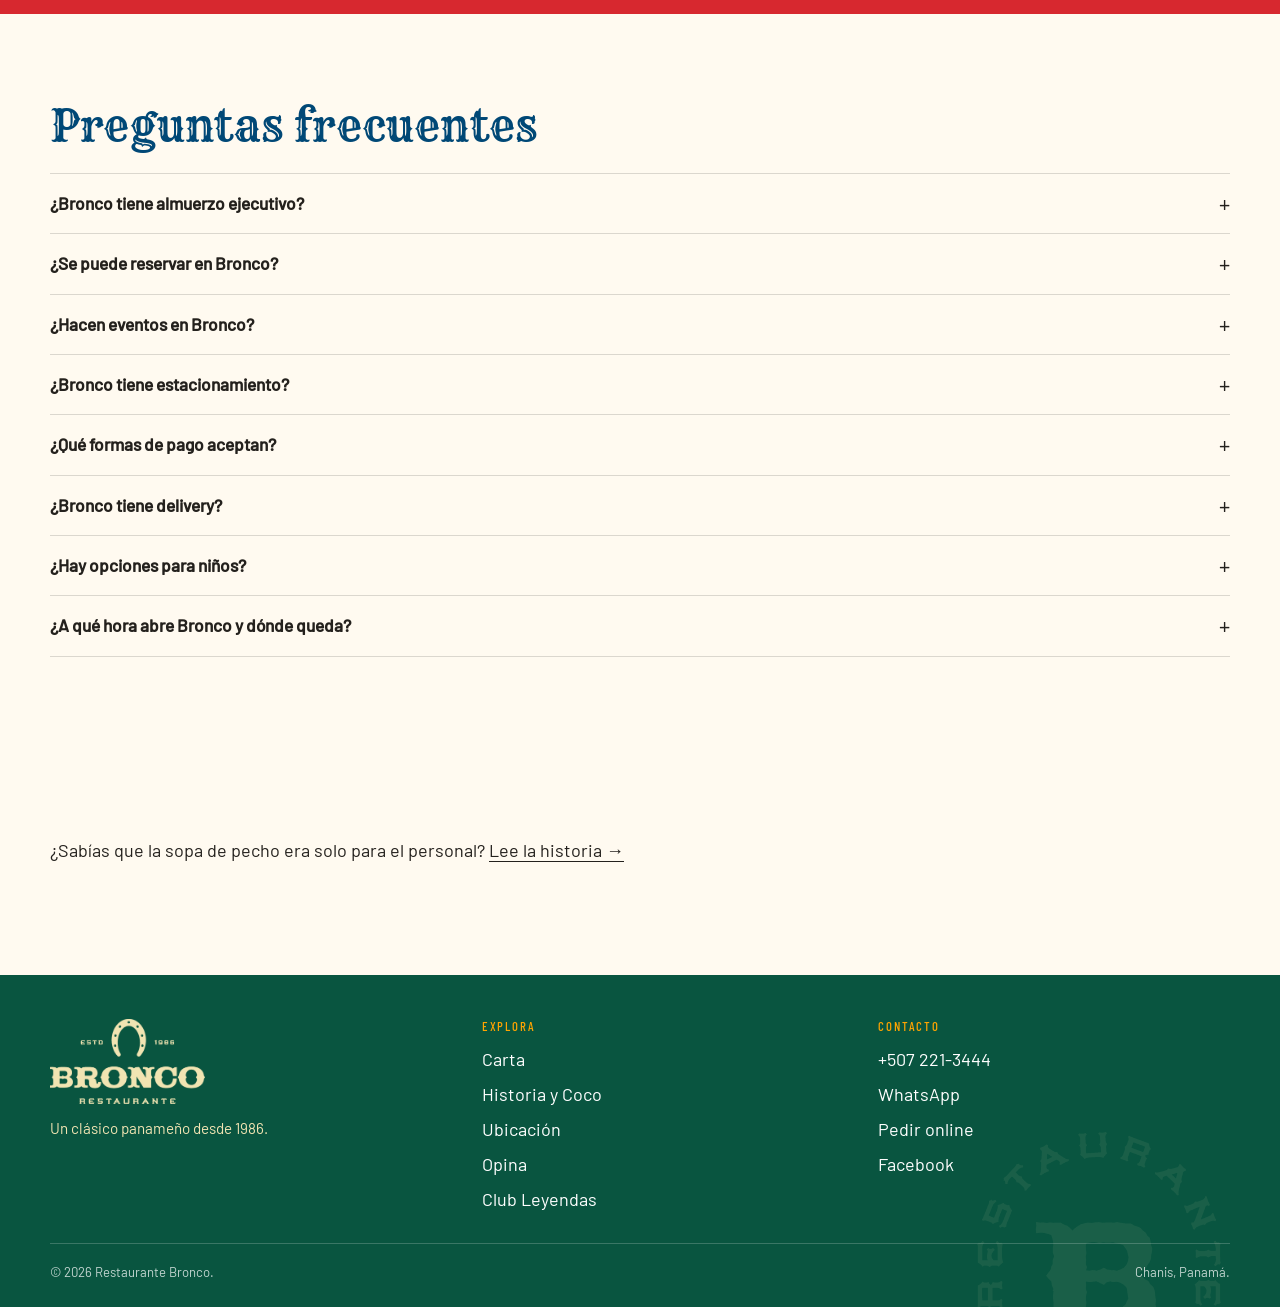
==== commit 6869f61c: "Bronco: almuerzo ejecutivo de lunes a viernes" ====
--- a/index.html
+++ b/index.html
@@ -4,7 +4,7 @@
   <meta charset="utf-8">
   <meta name="viewport" content="width=device-width,initial-scale=1">
   <title>Bronco | Restaurante panameño en Chanis desde 1986</title>
-  <meta name="description" content="Almuerzo ejecutivo con chicha, sopa y plato del día, desayunos panameños desde las 7:00 a. m. y platos de siempre en Chanis, Ciudad de Panamá. Desde 1986.">
+  <meta name="description" content="Almuerzo ejecutivo de lunes a viernes con chicha, sopa y plato del día, y desayunos panameños desde las 7:00 a. m. en Chanis, Ciudad de Panamá. Desde 1986.">
   <link rel="canonical" href="https://restaurantebronco.com/">
   <meta name="theme-color" content="#d7282f">
   <meta property="og:type" content="website">
@@ -103,7 +103,7 @@
       <div class="shell hero-grid">
         <div class="hero-copy">
           <h1><span class="eyebrow" style="display:block">Restaurante panameño · Desde 1986</span>Aquí no solo comes. Aquí perteneces.</h1>
-          <p class="lede">Desayunos panameños desde las 7:00 a. m., almuerzo ejecutivo al mediodía y platos que llevan generaciones reuniendo familias.</p>
+          <p class="lede">Desayunos panameños desde las 7:00 a. m., almuerzo ejecutivo de lunes a viernes y platos que llevan generaciones reuniendo familias.</p>
           <div class="button-row">
             <a class="button button-primary" href="https://linktr.ee/broncopanama" target="_blank" rel="noopener">Pedir online</a>
             <a class="button" href="/carta/">Ver la carta</a>
@@ -168,7 +168,7 @@
               <img src="/assets/images/bronco-mesa-actual-480.webp" width="480" height="300" loading="lazy" alt="Mesa de Bronco con platos de la casa">
             </picture>
             <div class="feature-body">
-              <p class="eyebrow">Al mediodía</p>
+              <p class="eyebrow">De lunes a viernes, al mediodía</p>
               <h3>El almuerzo ejecutivo de siempre</h3>
               <p>Chicha, sopa y plato del día, con dos menús para escoger. Y en la carta, la sopa de pecho, emparedados y platos de siempre.</p>
               <a class="text-link" href="/carta/#almuerzo-cena">Ver la carta</a>
@@ -276,7 +276,7 @@
         <a class="button button-light" href="https://www.instagram.com/broncopanama/" target="_blank" rel="noopener">Seguir @broncopanama</a>
       </div>
     </section>
-  <!-- FAQ --><style>.faq-gh{padding:clamp(48px,7vw,88px) 0}.faq-gh h2{margin:0 0 24px}.faq-gh details{border-top:1px solid rgba(0,0,0,.14);padding:18px 0}.faq-gh details:last-of-type{border-bottom:1px solid rgba(0,0,0,.14)}.faq-gh summary{cursor:pointer;font-weight:700;font-size:1.08rem;line-height:1.35;list-style:none;display:flex;justify-content:space-between;gap:20px}.faq-gh summary::-webkit-details-marker{display:none}.faq-gh summary::after{content:"+";font-weight:400;font-size:1.4rem;line-height:1}.faq-gh details[open] summary::after{content:"\2013"}.faq-gh details p{margin:12px 0 0;max-width:780px}</style><section class="faq-gh" id="preguntas-frecuentes" aria-labelledby="faq-title"><div class="shell"><h2 id="faq-title">Preguntas frecuentes</h2><details><summary>¿Bronco tiene almuerzo ejecutivo?</summary><p>Sí. Al mediodía, el almuerzo ejecutivo trae chicha, sopa y plato del día, con dos menús para escoger.</p></details><details><summary>¿Se puede reservar en Bronco?</summary><p>Por lo general no tomamos reservas. Si es para una ocasión especial, escríbenos por WhatsApp al +507 6397-5964. <a href="https://wa.me/50763975964" target="_blank" rel="noopener">Escribir por WhatsApp</a></p></details><details><summary>¿Hacen eventos en Bronco?</summary><p>Sí. Tenemos un salón semicerrado para eventos, con menús especiales para este tipo de celebraciones.</p></details><details><summary>¿Bronco tiene estacionamiento?</summary><p>Sí, tenemos estacionamientos en el local.</p></details><details><summary>¿Qué formas de pago aceptan?</summary><p>Aceptamos Visa, Mastercard, American Express, Yappy y efectivo.</p></details><details><summary>¿Bronco tiene delivery?</summary><p>Sí. Puedes pedir Bronco por PedidosYa y Uber Eats. <a href="https://linktr.ee/broncopanama" target="_blank" rel="noopener">Pedir online</a></p></details><details><summary>¿Hay opciones para niños?</summary><p>No tenemos un menú infantil como tal, pero en la carta hay platos para niños, como los tenders de pollo y los deditos de corvina. <a href="/carta/">Ver la carta</a></p></details><details><summary>¿A qué hora abre Bronco y dónde queda?</summary><p>Abrimos todos los días desde las 7:00 a. m. con desayunos panameños. Cerramos a las 10:00 p. m. de domingo a jueves y a las 11:00 p. m. viernes y sábado. Estamos en la Calle 109 Este, Chanis, Ciudad de Panamá. <a href="/ubicacion/">Cómo llegar</a></p></details></div><script type="application/ld+json">{"@context":"https://schema.org","@type":"FAQPage","mainEntity":[{"@type":"Question","name":"¿Bronco tiene almuerzo ejecutivo?","acceptedAnswer":{"@type":"Answer","text":"Sí. Al mediodía, el almuerzo ejecutivo trae chicha, sopa y plato del día, con dos menús para escoger."}},{"@type":"Question","name":"¿Se puede reservar en Bronco?","acceptedAnswer":{"@type":"Answer","text":"Por lo general no tomamos reservas. Si es para una ocasión especial, escríbenos por WhatsApp al +507 6397-5964."}},{"@type":"Question","name":"¿Hacen eventos en Bronco?","acceptedAnswer":{"@type":"Answer","text":"Sí. Tenemos un salón semicerrado para eventos, con menús especiales para este tipo de celebraciones."}},{"@type":"Question","name":"¿Bronco tiene estacionamiento?","acceptedAnswer":{"@type":"Answer","text":"Sí, tenemos estacionamientos en el local."}},{"@type":"Question","name":"¿Qué formas de pago aceptan?","acceptedAnswer":{"@type":"Answer","text":"Aceptamos Visa, Mastercard, American Express, Yappy y efectivo."}},{"@type":"Question","name":"¿Bronco tiene delivery?","acceptedAnswer":{"@type":"Answer","text":"Sí. Puedes pedir Bronco por PedidosYa y Uber Eats."}},{"@type":"Question","name":"¿Hay opciones para niños?","acceptedAnswer":{"@type":"Answer","text":"No tenemos un menú infantil como tal, pero en la carta hay platos para niños, como los tenders de pollo y los deditos de corvina."}},{"@type":"Question","name":"¿A qué hora abre Bronco y dónde queda?","acceptedAnswer":{"@type":"Answer","text":"Abrimos todos los días desde las 7:00 a. m. con desayunos panameños. Cerramos a las 10:00 p. m. de domingo a jueves y a las 11:00 p. m. viernes y sábado. Estamos en la Calle 109 Este, Chanis, Ciudad de Panamá."}}]}</script></section><!-- /FAQ --><section class="section"><div class="shell"><p>¿Sabías que la sopa de pecho era solo para el personal? <a href="/sopa-de-pecho/">Lee la historia →</a></p></div></section>
+  <!-- FAQ --><style>.faq-gh{padding:clamp(48px,7vw,88px) 0}.faq-gh h2{margin:0 0 24px}.faq-gh details{border-top:1px solid rgba(0,0,0,.14);padding:18px 0}.faq-gh details:last-of-type{border-bottom:1px solid rgba(0,0,0,.14)}.faq-gh summary{cursor:pointer;font-weight:700;font-size:1.08rem;line-height:1.35;list-style:none;display:flex;justify-content:space-between;gap:20px}.faq-gh summary::-webkit-details-marker{display:none}.faq-gh summary::after{content:"+";font-weight:400;font-size:1.4rem;line-height:1}.faq-gh details[open] summary::after{content:"\2013"}.faq-gh details p{margin:12px 0 0;max-width:780px}</style><section class="faq-gh" id="preguntas-frecuentes" aria-labelledby="faq-title"><div class="shell"><h2 id="faq-title">Preguntas frecuentes</h2><details><summary>¿Bronco tiene almuerzo ejecutivo?</summary><p>Sí. De lunes a viernes al mediodía, el almuerzo ejecutivo trae chicha, sopa y plato del día, con dos menús para escoger.</p></details><details><summary>¿Se puede reservar en Bronco?</summary><p>Por lo general no tomamos reservas. Si es para una ocasión especial, escríbenos por WhatsApp al +507 6397-5964. <a href="https://wa.me/50763975964" target="_blank" rel="noopener">Escribir por WhatsApp</a></p></details><details><summary>¿Hacen eventos en Bronco?</summary><p>Sí. Tenemos un salón semicerrado para eventos, con menús especiales para este tipo de celebraciones.</p></details><details><summary>¿Bronco tiene estacionamiento?</summary><p>Sí, tenemos estacionamientos en el local.</p></details><details><summary>¿Qué formas de pago aceptan?</summary><p>Aceptamos Visa, Mastercard, American Express, Yappy y efectivo.</p></details><details><summary>¿Bronco tiene delivery?</summary><p>Sí. Puedes pedir Bronco por PedidosYa y Uber Eats. <a href="https://linktr.ee/broncopanama" target="_blank" rel="noopener">Pedir online</a></p></details><details><summary>¿Hay opciones para niños?</summary><p>No tenemos un menú infantil como tal, pero en la carta hay platos para niños, como los tenders de pollo y los deditos de corvina. <a href="/carta/">Ver la carta</a></p></details><details><summary>¿A qué hora abre Bronco y dónde queda?</summary><p>Abrimos todos los días desde las 7:00 a. m. con desayunos panameños. Cerramos a las 10:00 p. m. de domingo a jueves y a las 11:00 p. m. viernes y sábado. Estamos en la Calle 109 Este, Chanis, Ciudad de Panamá. <a href="/ubicacion/">Cómo llegar</a></p></details></div><script type="application/ld+json">{"@context":"https://schema.org","@type":"FAQPage","mainEntity":[{"@type":"Question","name":"¿Bronco tiene almuerzo ejecutivo?","acceptedAnswer":{"@type":"Answer","text":"Sí. De lunes a viernes al mediodía, el almuerzo ejecutivo trae chicha, sopa y plato del día, con dos menús para escoger."}},{"@type":"Question","name":"¿Se puede reservar en Bronco?","acceptedAnswer":{"@type":"Answer","text":"Por lo general no tomamos reservas. Si es para una ocasión especial, escríbenos por WhatsApp al +507 6397-5964."}},{"@type":"Question","name":"¿Hacen eventos en Bronco?","acceptedAnswer":{"@type":"Answer","text":"Sí. Tenemos un salón semicerrado para eventos, con menús especiales para este tipo de celebraciones."}},{"@type":"Question","name":"¿Bronco tiene estacionamiento?","acceptedAnswer":{"@type":"Answer","text":"Sí, tenemos estacionamientos en el local."}},{"@type":"Question","name":"¿Qué formas de pago aceptan?","acceptedAnswer":{"@type":"Answer","text":"Aceptamos Visa, Mastercard, American Express, Yappy y efectivo."}},{"@type":"Question","name":"¿Bronco tiene delivery?","acceptedAnswer":{"@type":"Answer","text":"Sí. Puedes pedir Bronco por PedidosYa y Uber Eats."}},{"@type":"Question","name":"¿Hay opciones para niños?","acceptedAnswer":{"@type":"Answer","text":"No tenemos un menú infantil como tal, pero en la carta hay platos para niños, como los tenders de pollo y los deditos de corvina."}},{"@type":"Question","name":"¿A qué hora abre Bronco y dónde queda?","acceptedAnswer":{"@type":"Answer","text":"Abrimos todos los días desde las 7:00 a. m. con desayunos panameños. Cerramos a las 10:00 p. m. de domingo a jueves y a las 11:00 p. m. viernes y sábado. Estamos en la Calle 109 Este, Chanis, Ciudad de Panamá."}}]}</script></section><!-- /FAQ --><section class="section"><div class="shell"><p>¿Sabías que la sopa de pecho era solo para el personal? <a href="/sopa-de-pecho/">Lee la historia →</a></p></div></section>
   </main>
 
   <footer class="site-footer">
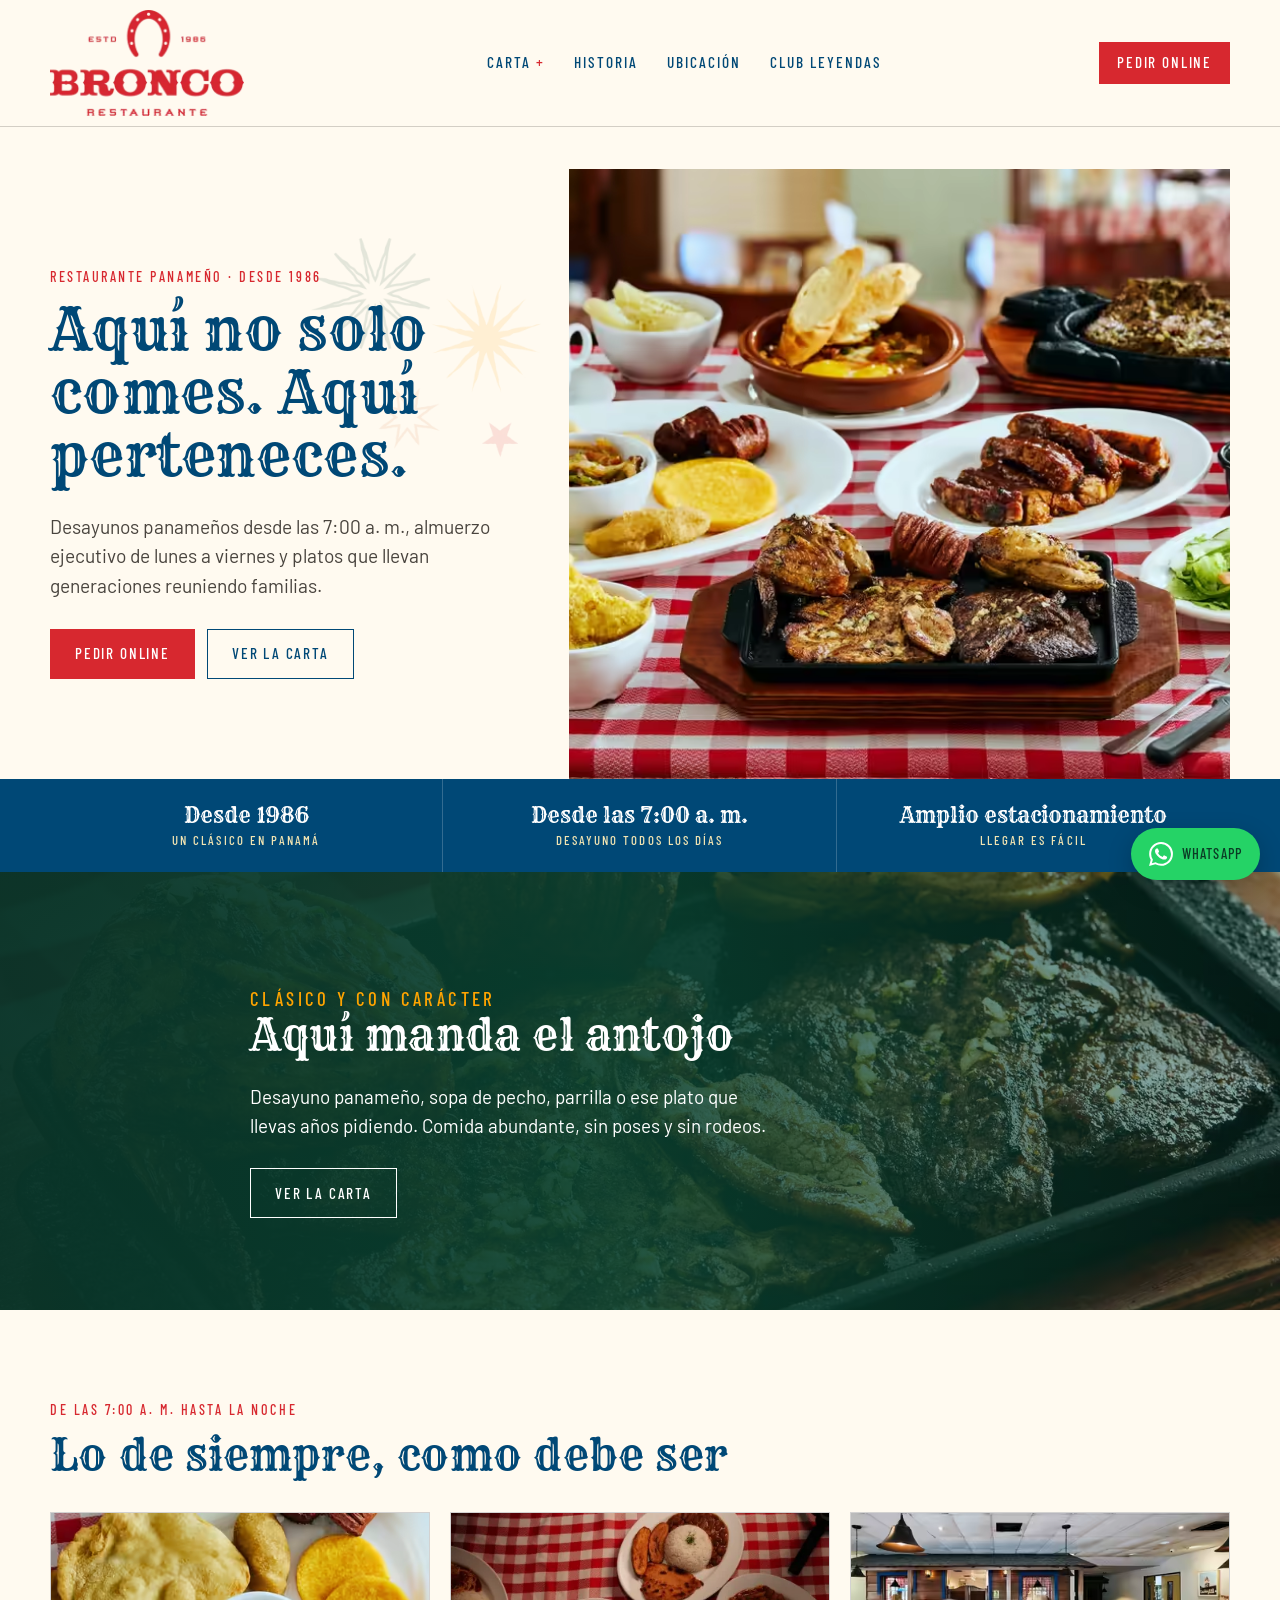
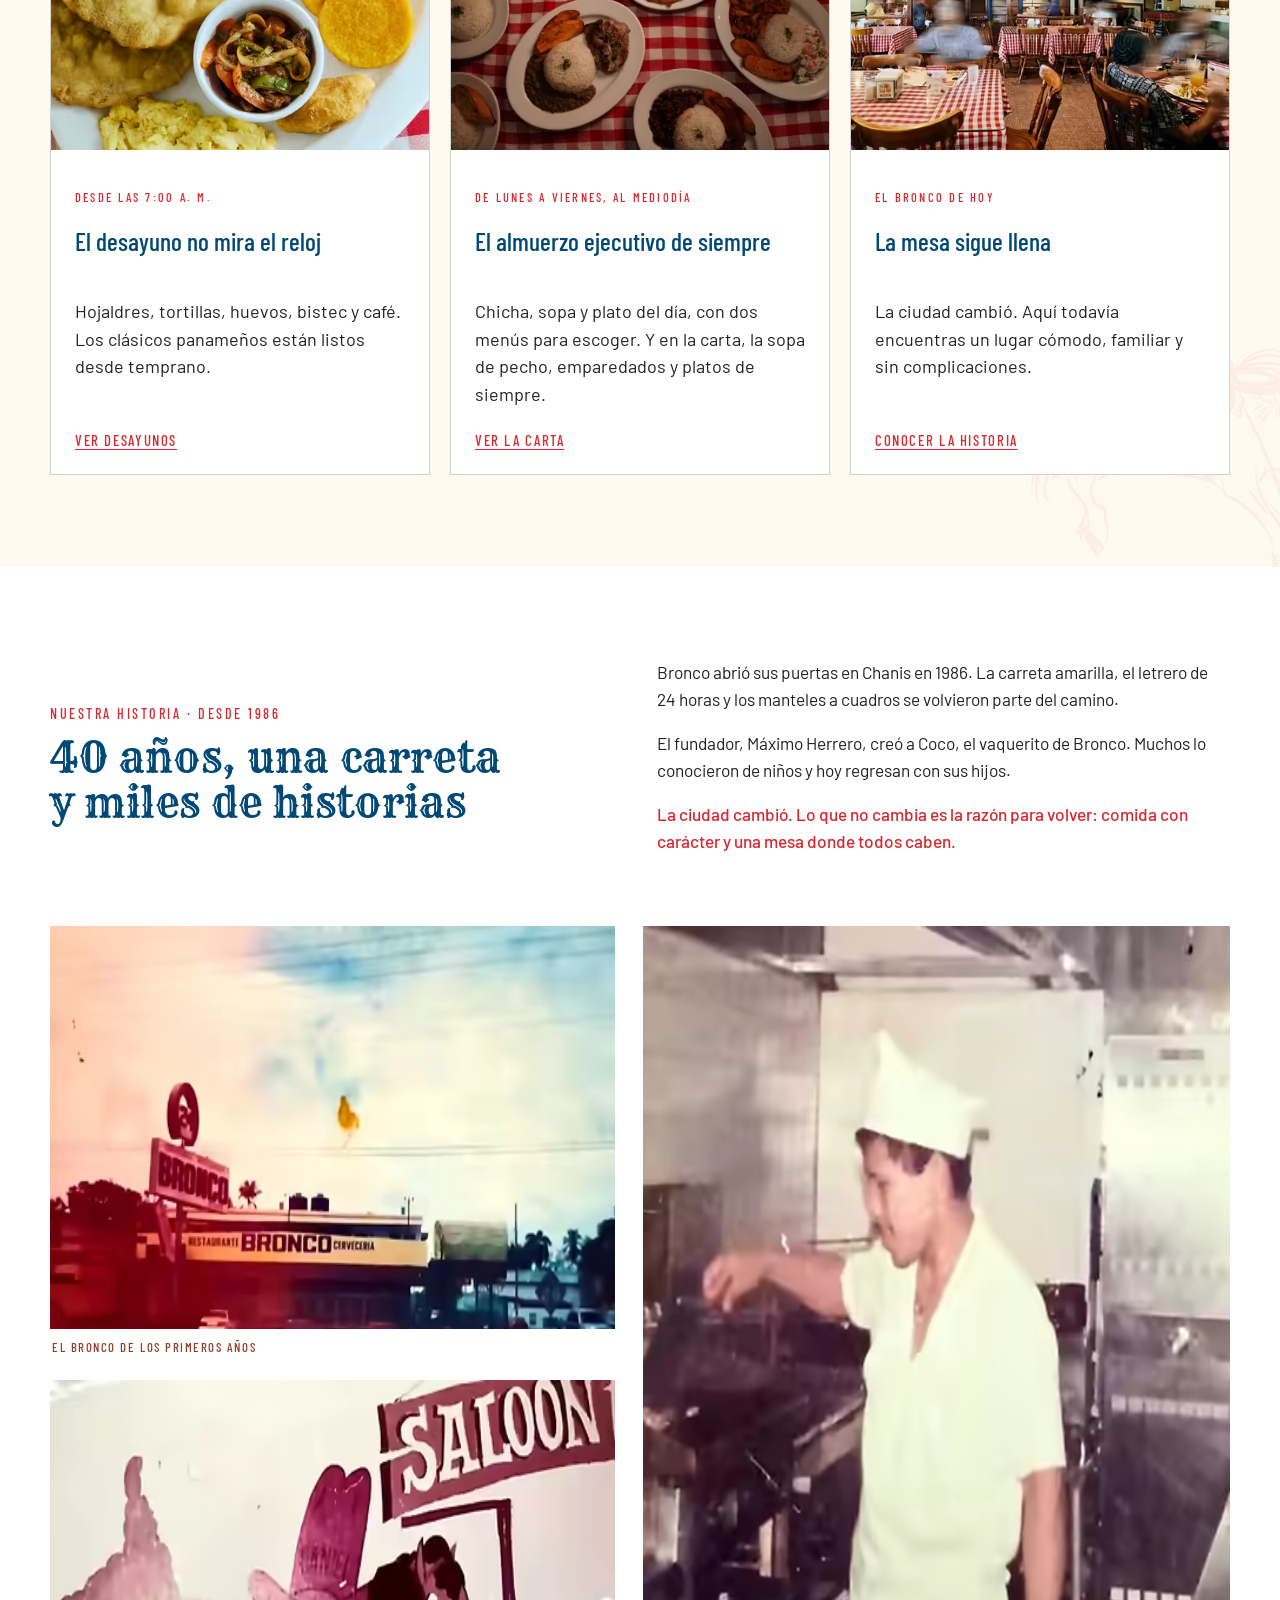
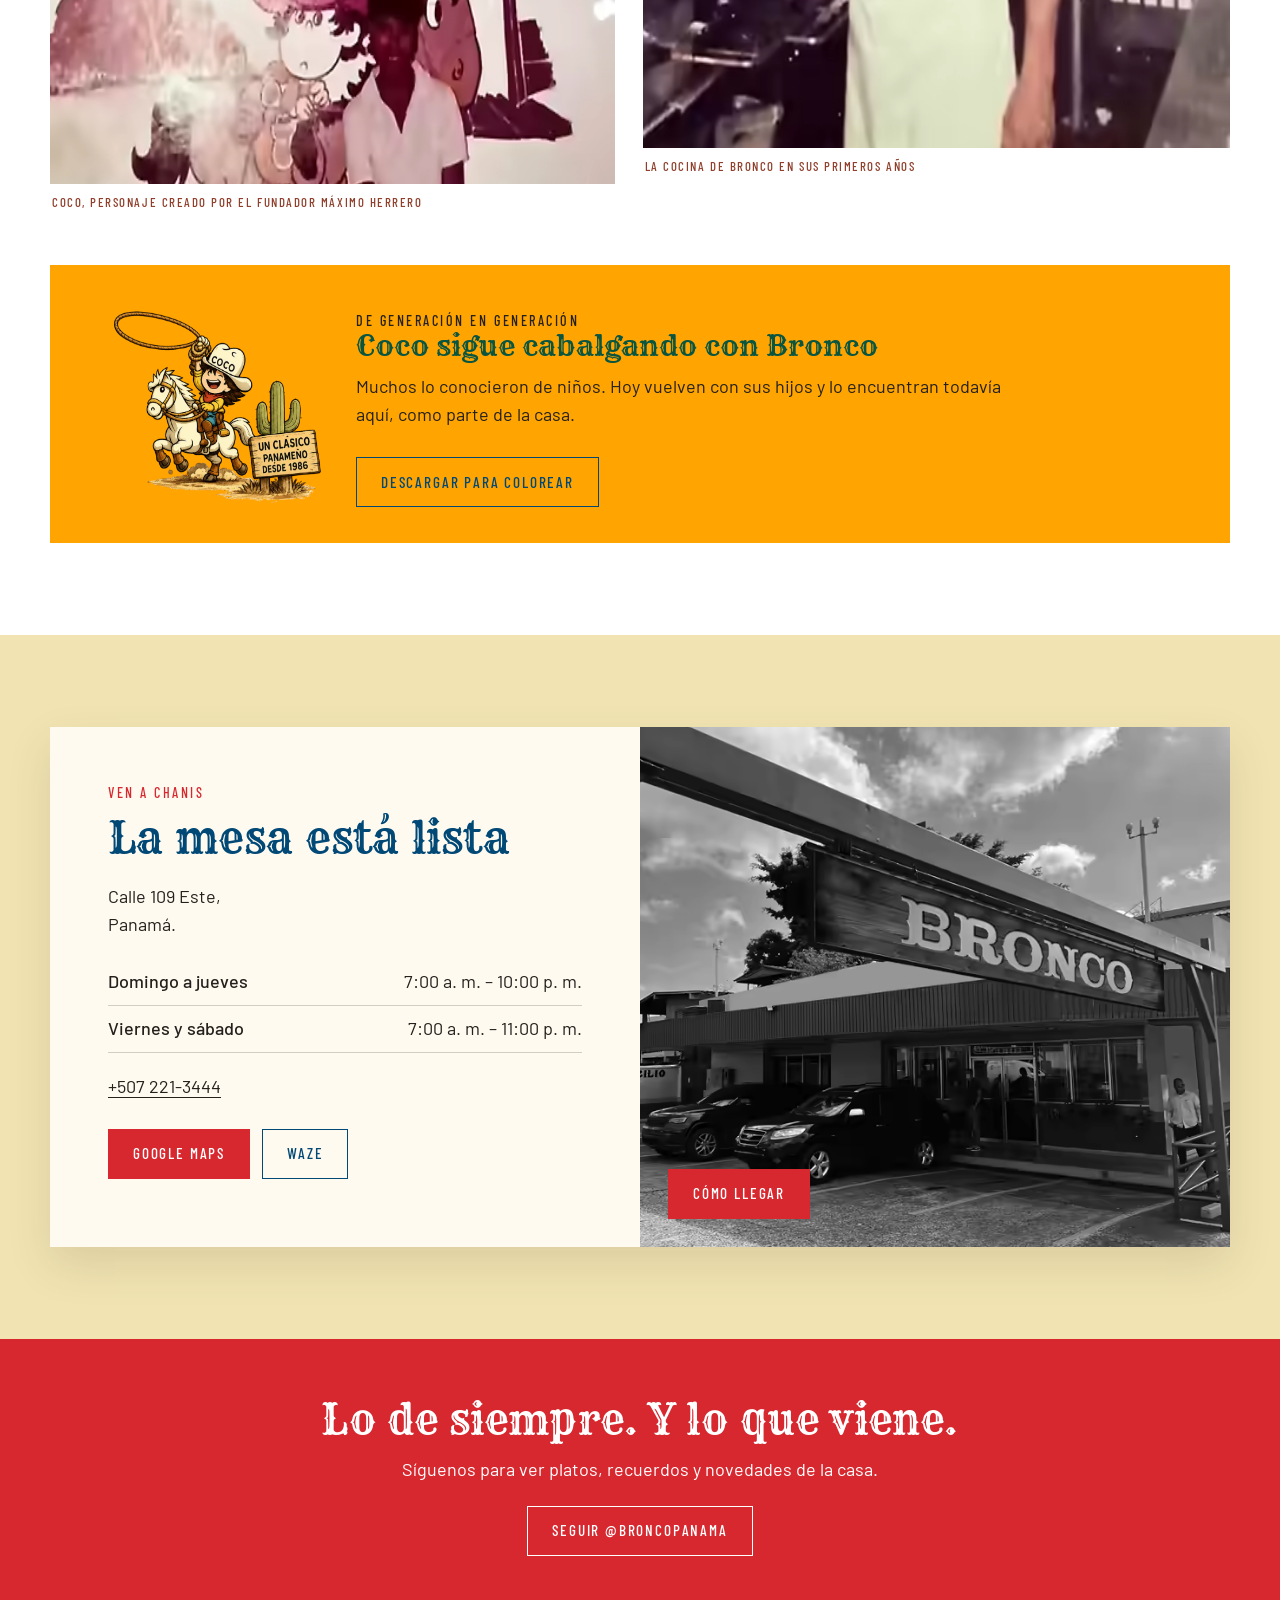
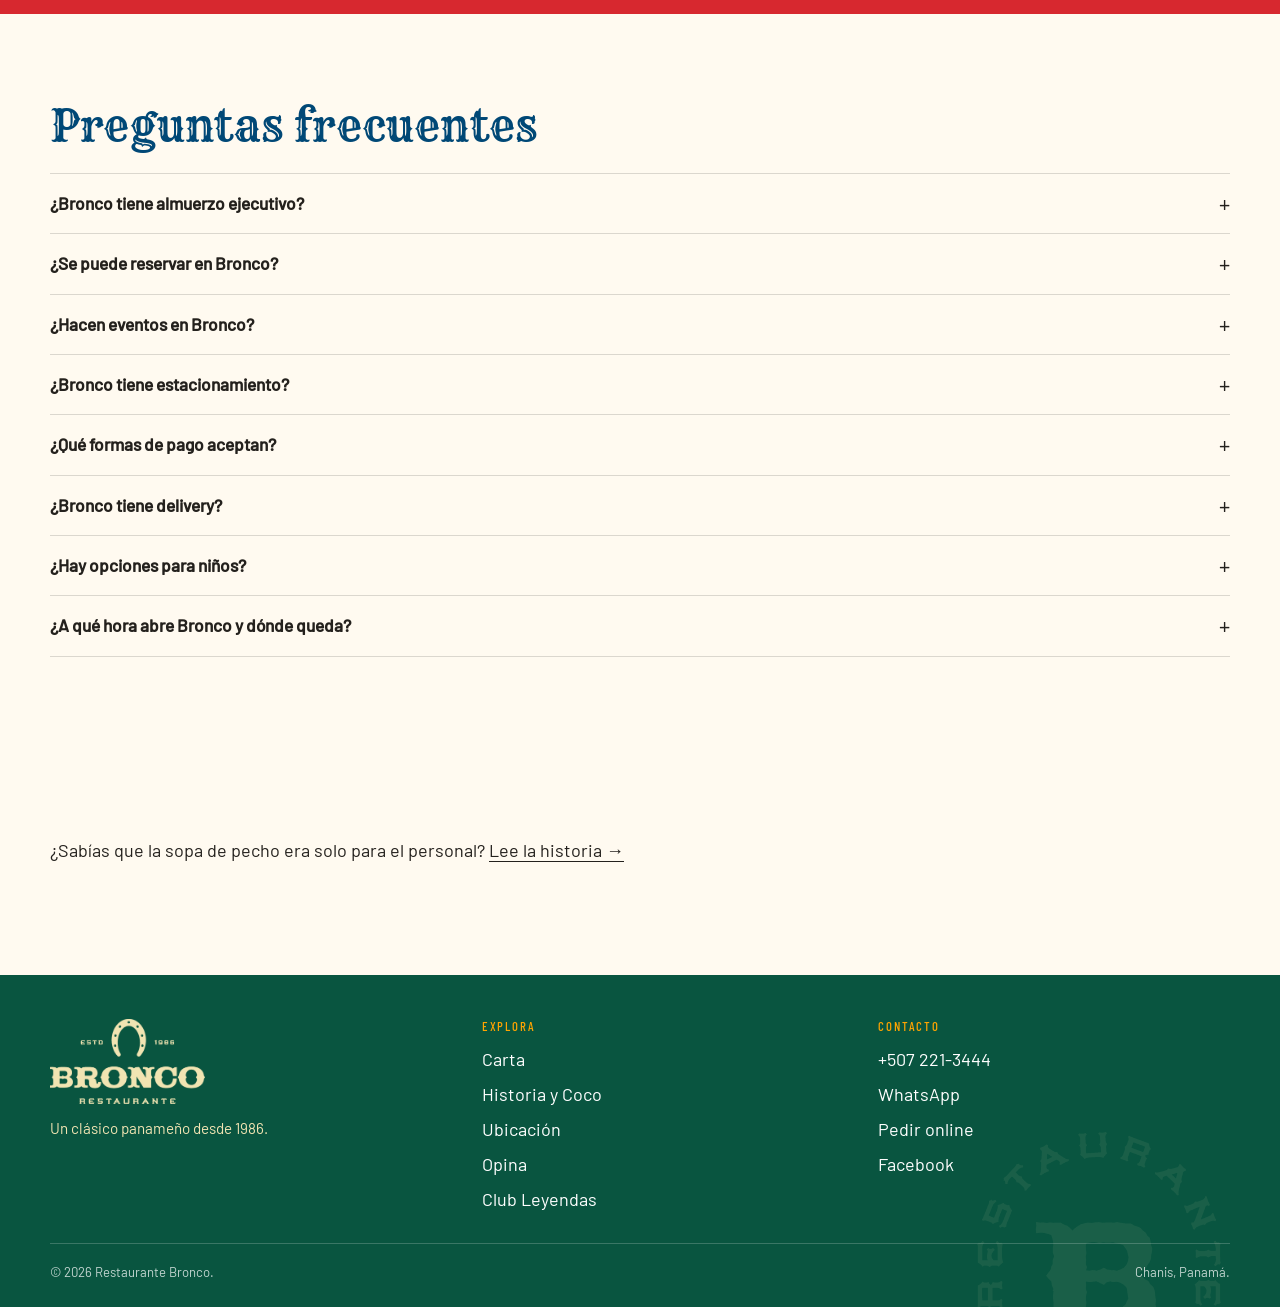
==== commit 5a6593bc: "Portada: foto real del almuerzo ejecutivo" ====
--- a/index.html
+++ b/index.html
@@ -163,9 +163,8 @@
           </article>
           <article class="feature-card">
             <picture>
-              <source type="image/avif" srcset="/assets/images/bronco-mesa-actual-480.avif 480w, /assets/images/bronco-mesa-actual-800.avif 800w" sizes="(max-width:820px) 100vw, 33vw">
-              <source type="image/webp" srcset="/assets/images/bronco-mesa-actual-480.webp 480w, /assets/images/bronco-mesa-actual-800.webp 800w" sizes="(max-width:820px) 100vw, 33vw">
-              <img src="/assets/images/bronco-mesa-actual-480.webp" width="480" height="300" loading="lazy" alt="Mesa de Bronco con platos de la casa">
+              <source type="image/webp" srcset="/assets/images/bronco-menu-ejecutivo-1-480.webp 480w, /assets/images/bronco-menu-ejecutivo-1-800.webp 800w" sizes="(max-width:820px) 100vw, 33vw">
+              <img src="/assets/images/bronco-menu-ejecutivo-1-480.webp" width="480" height="300" loading="lazy" alt="Platos del almuerzo ejecutivo de Bronco sobre el mantel de cuadros">
             </picture>
             <div class="feature-body">
               <p class="eyebrow">De lunes a viernes, al mediodía</p>
